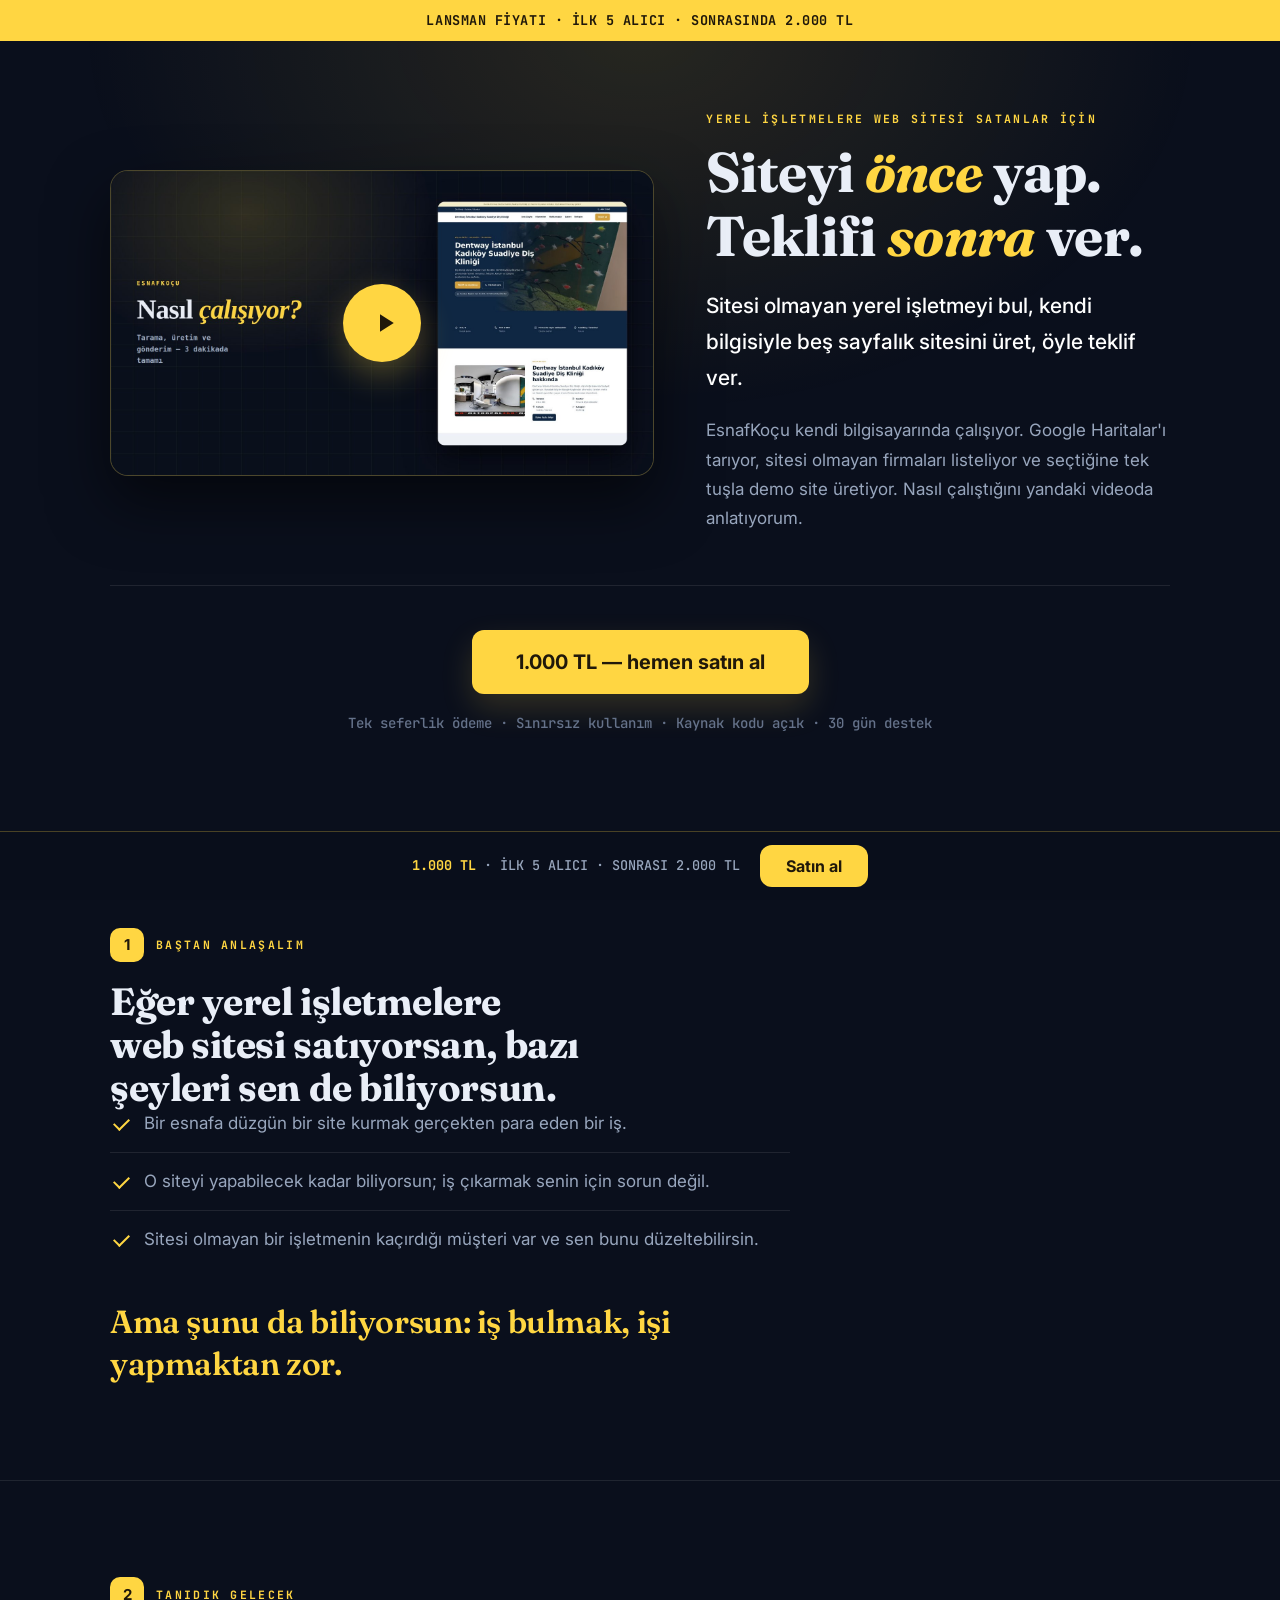
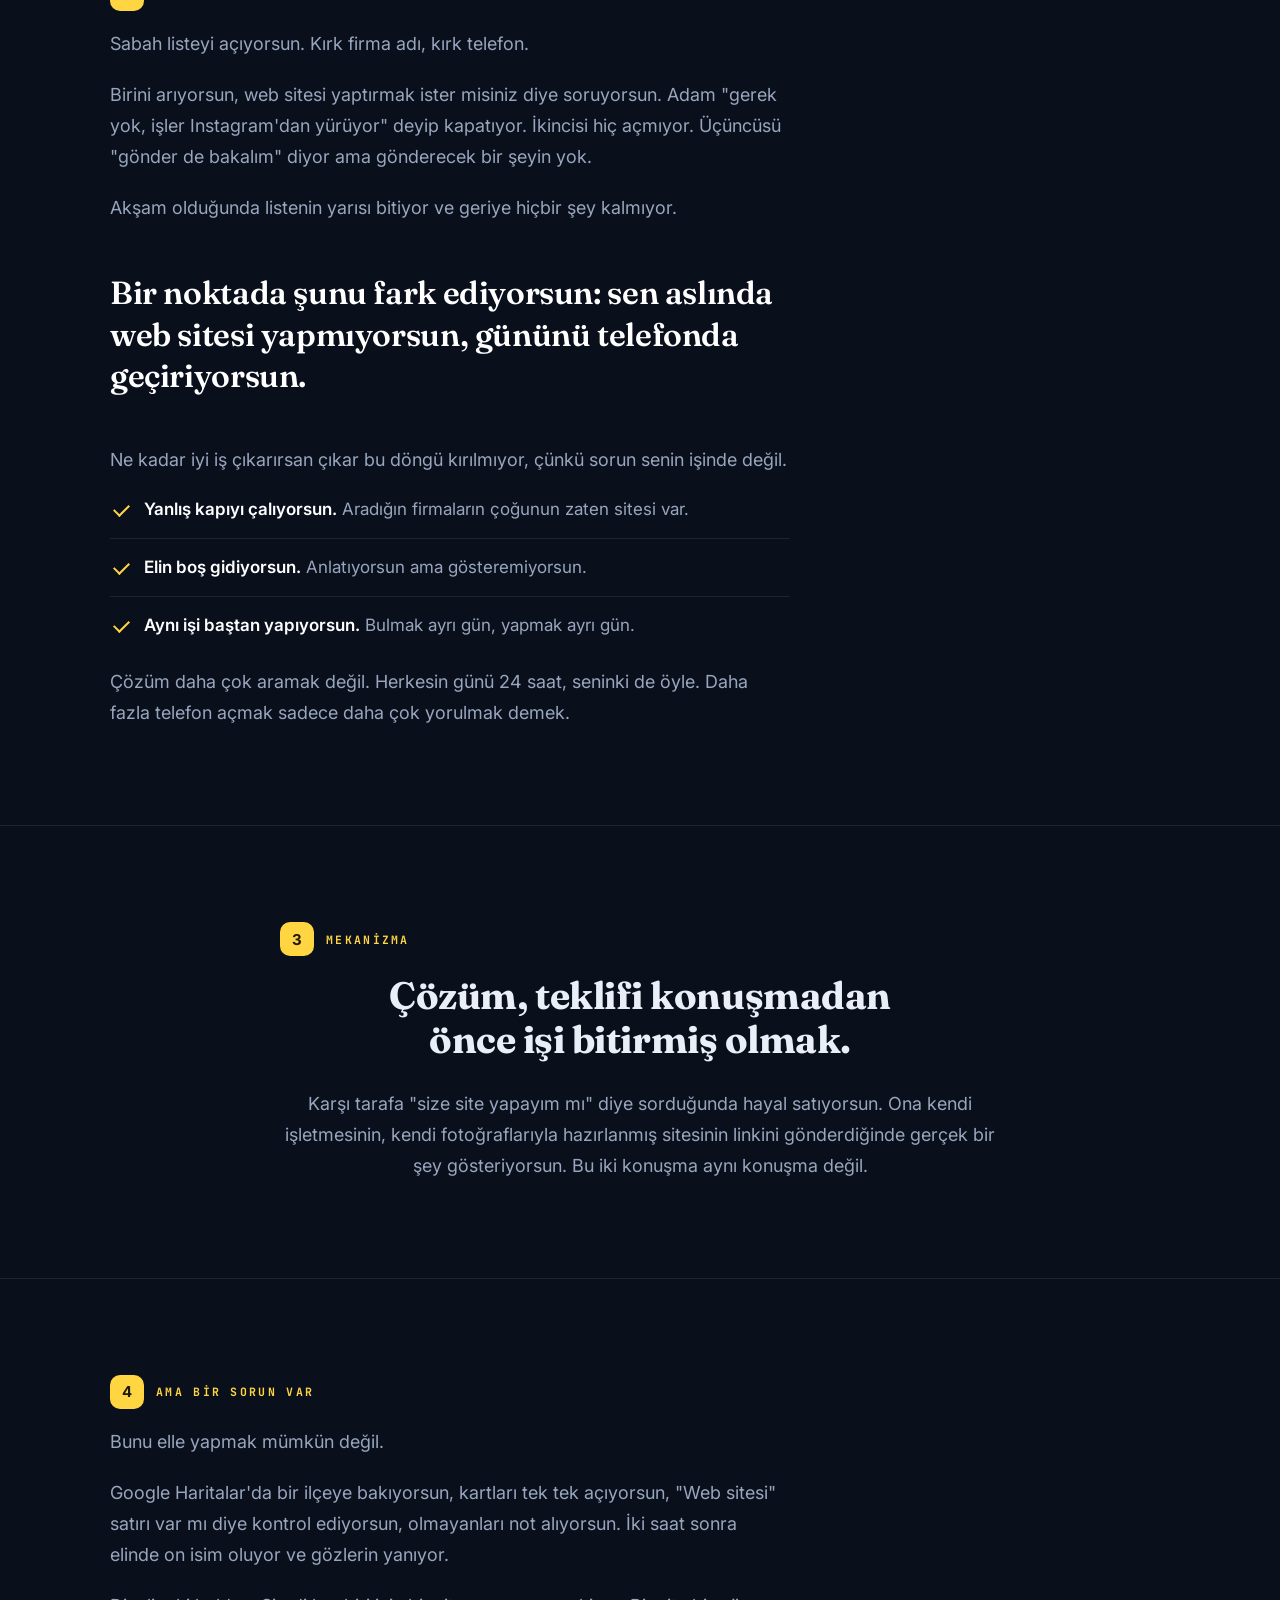
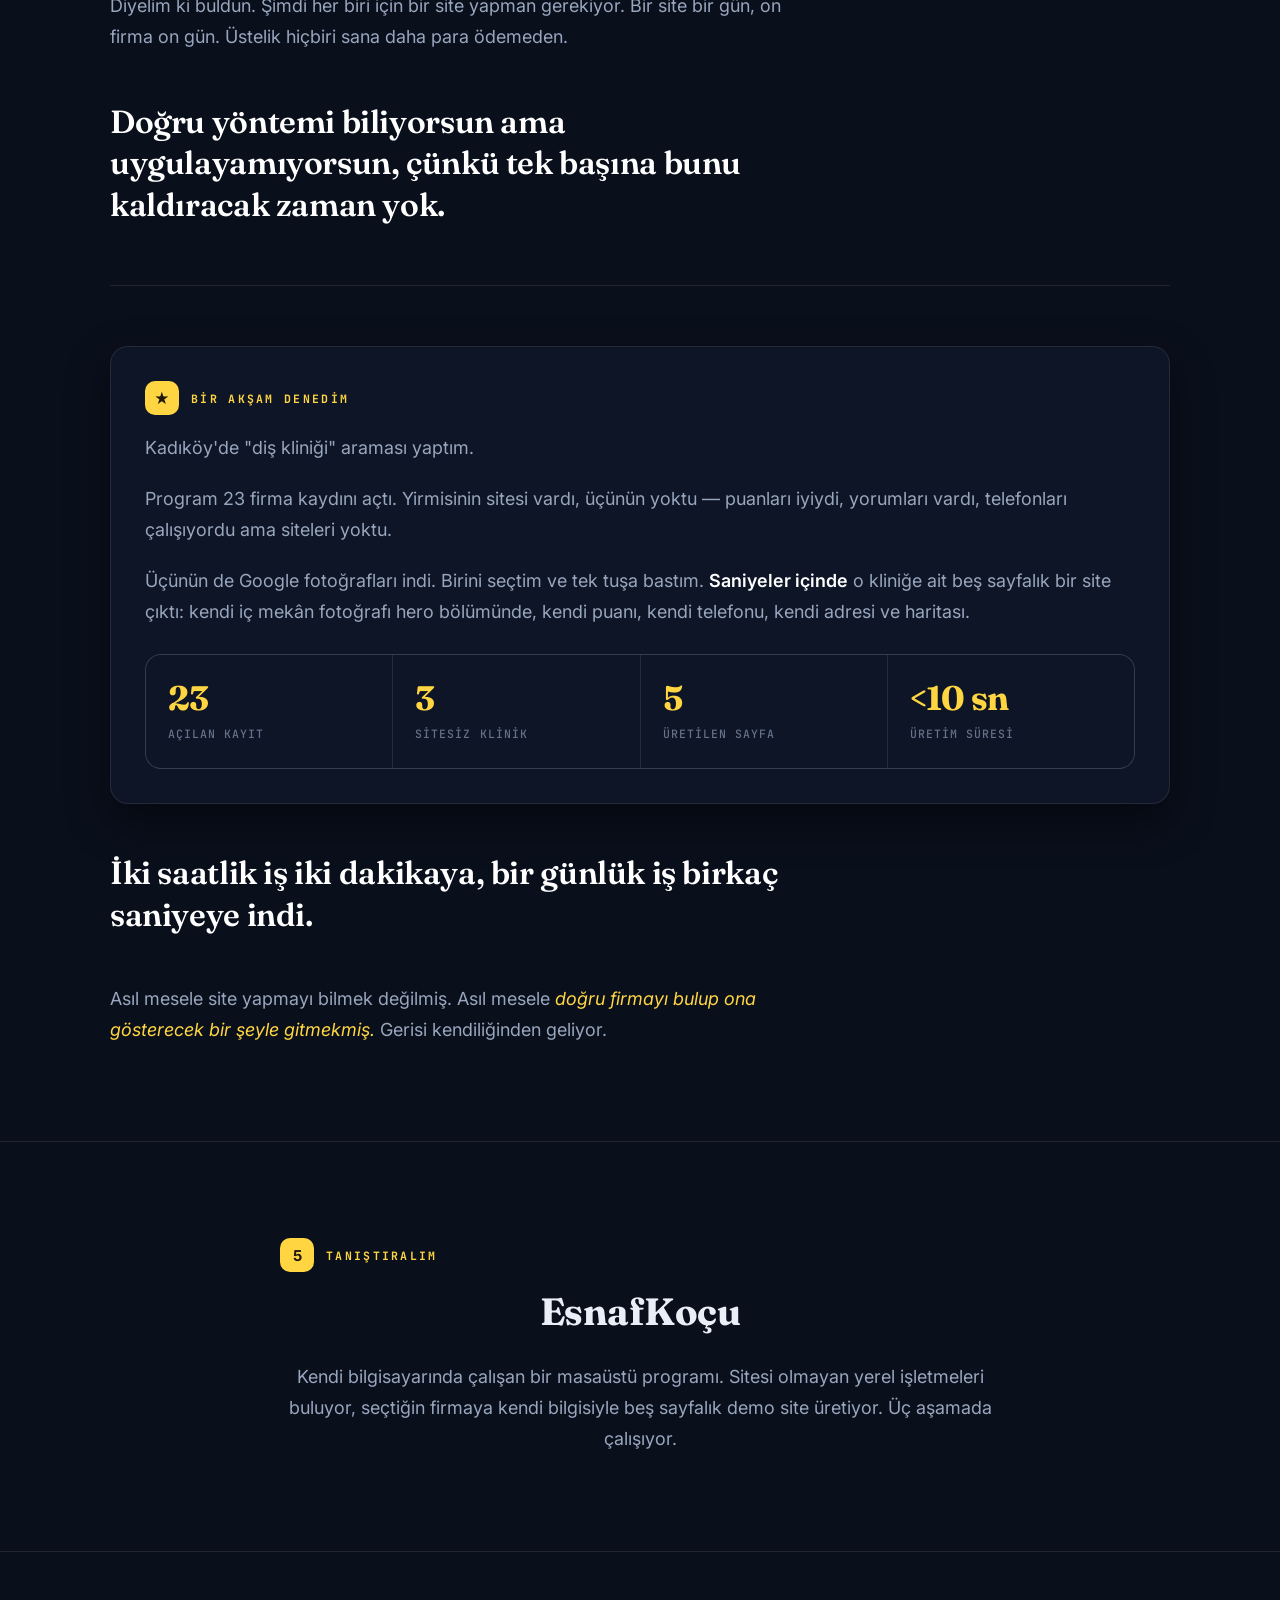
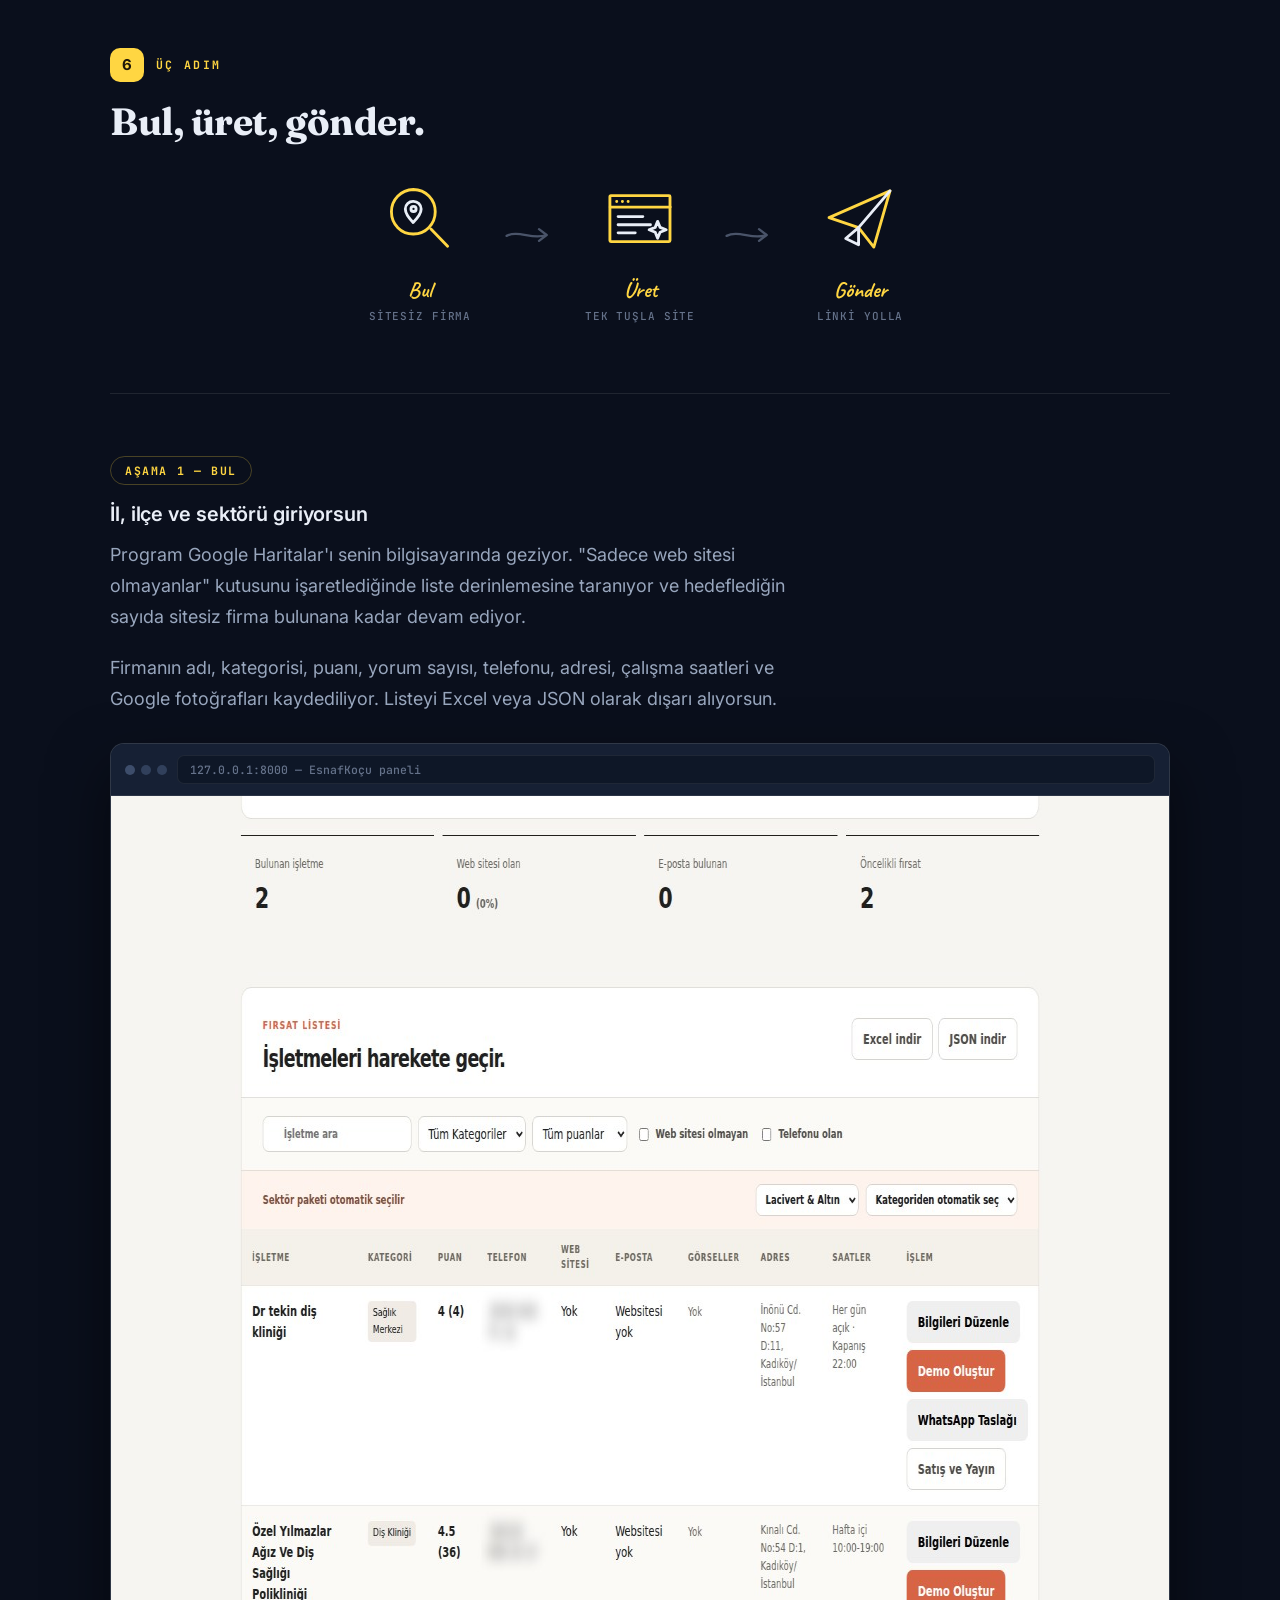
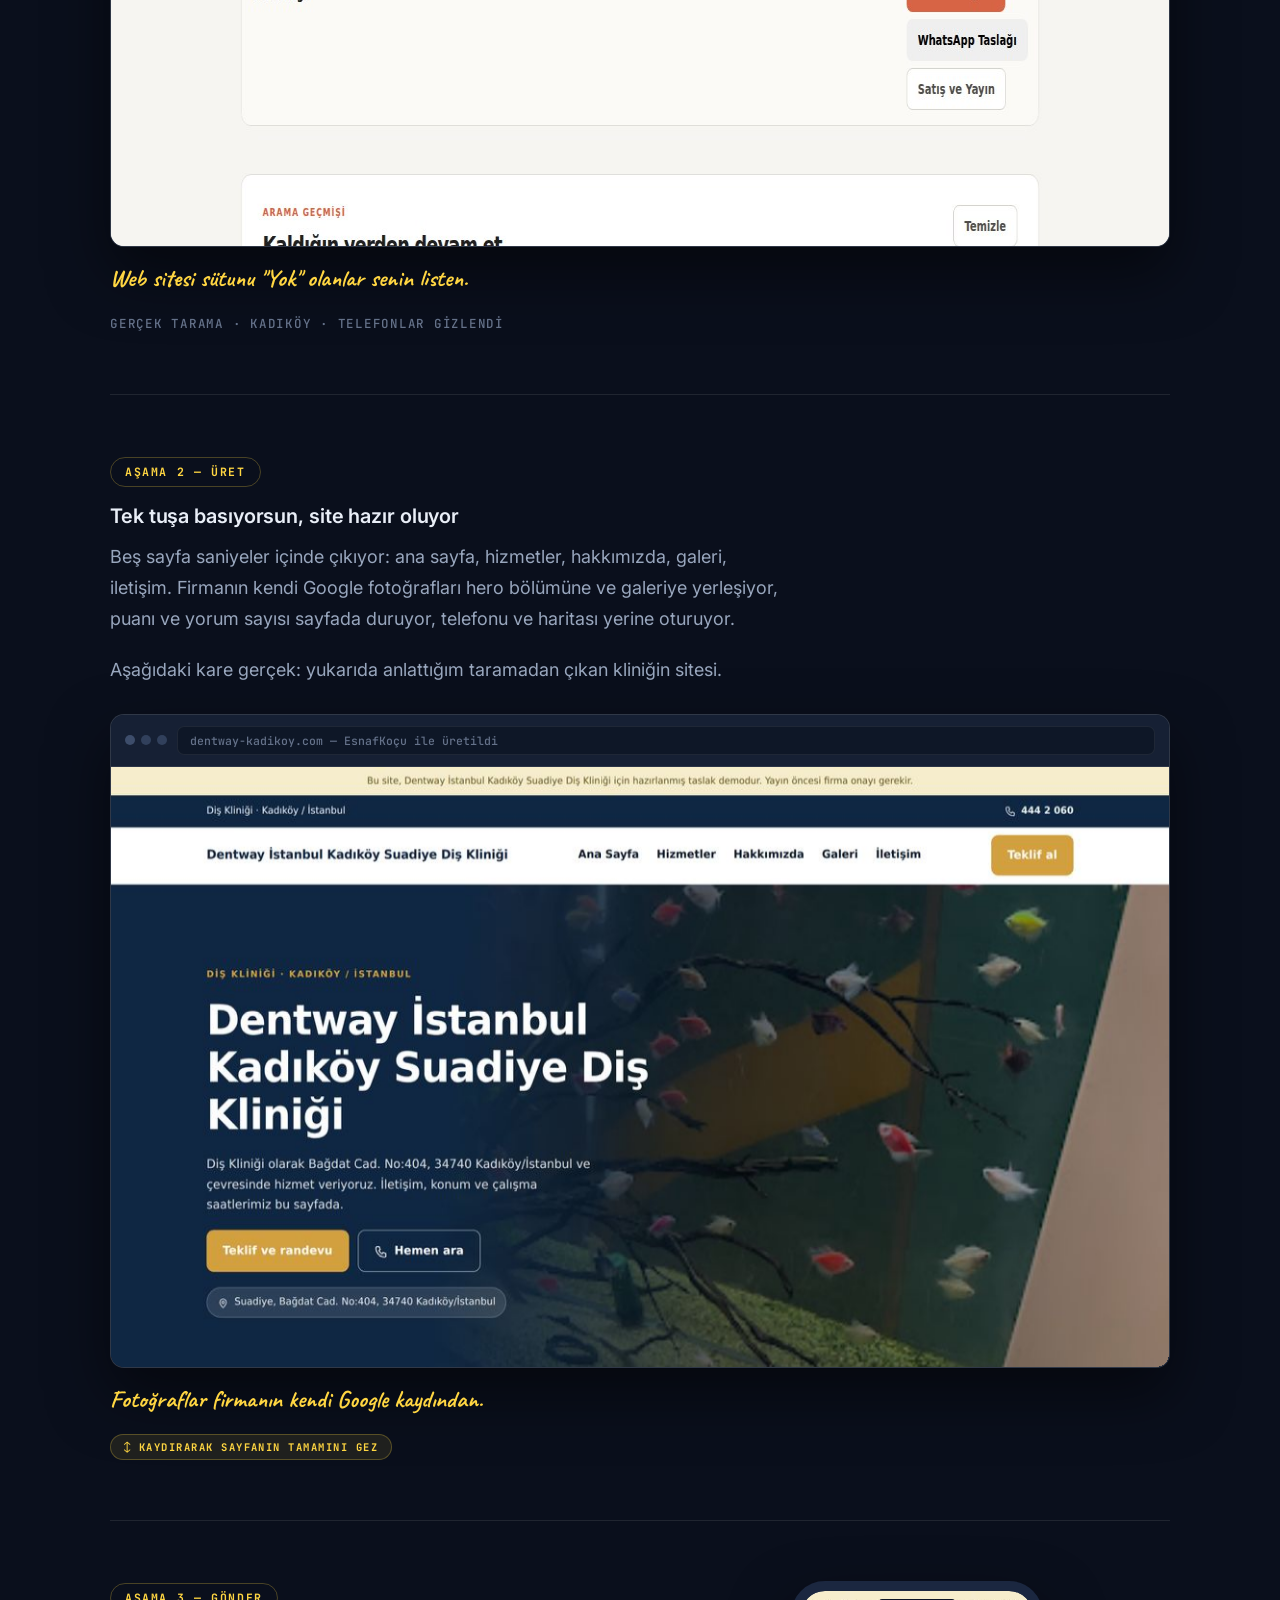
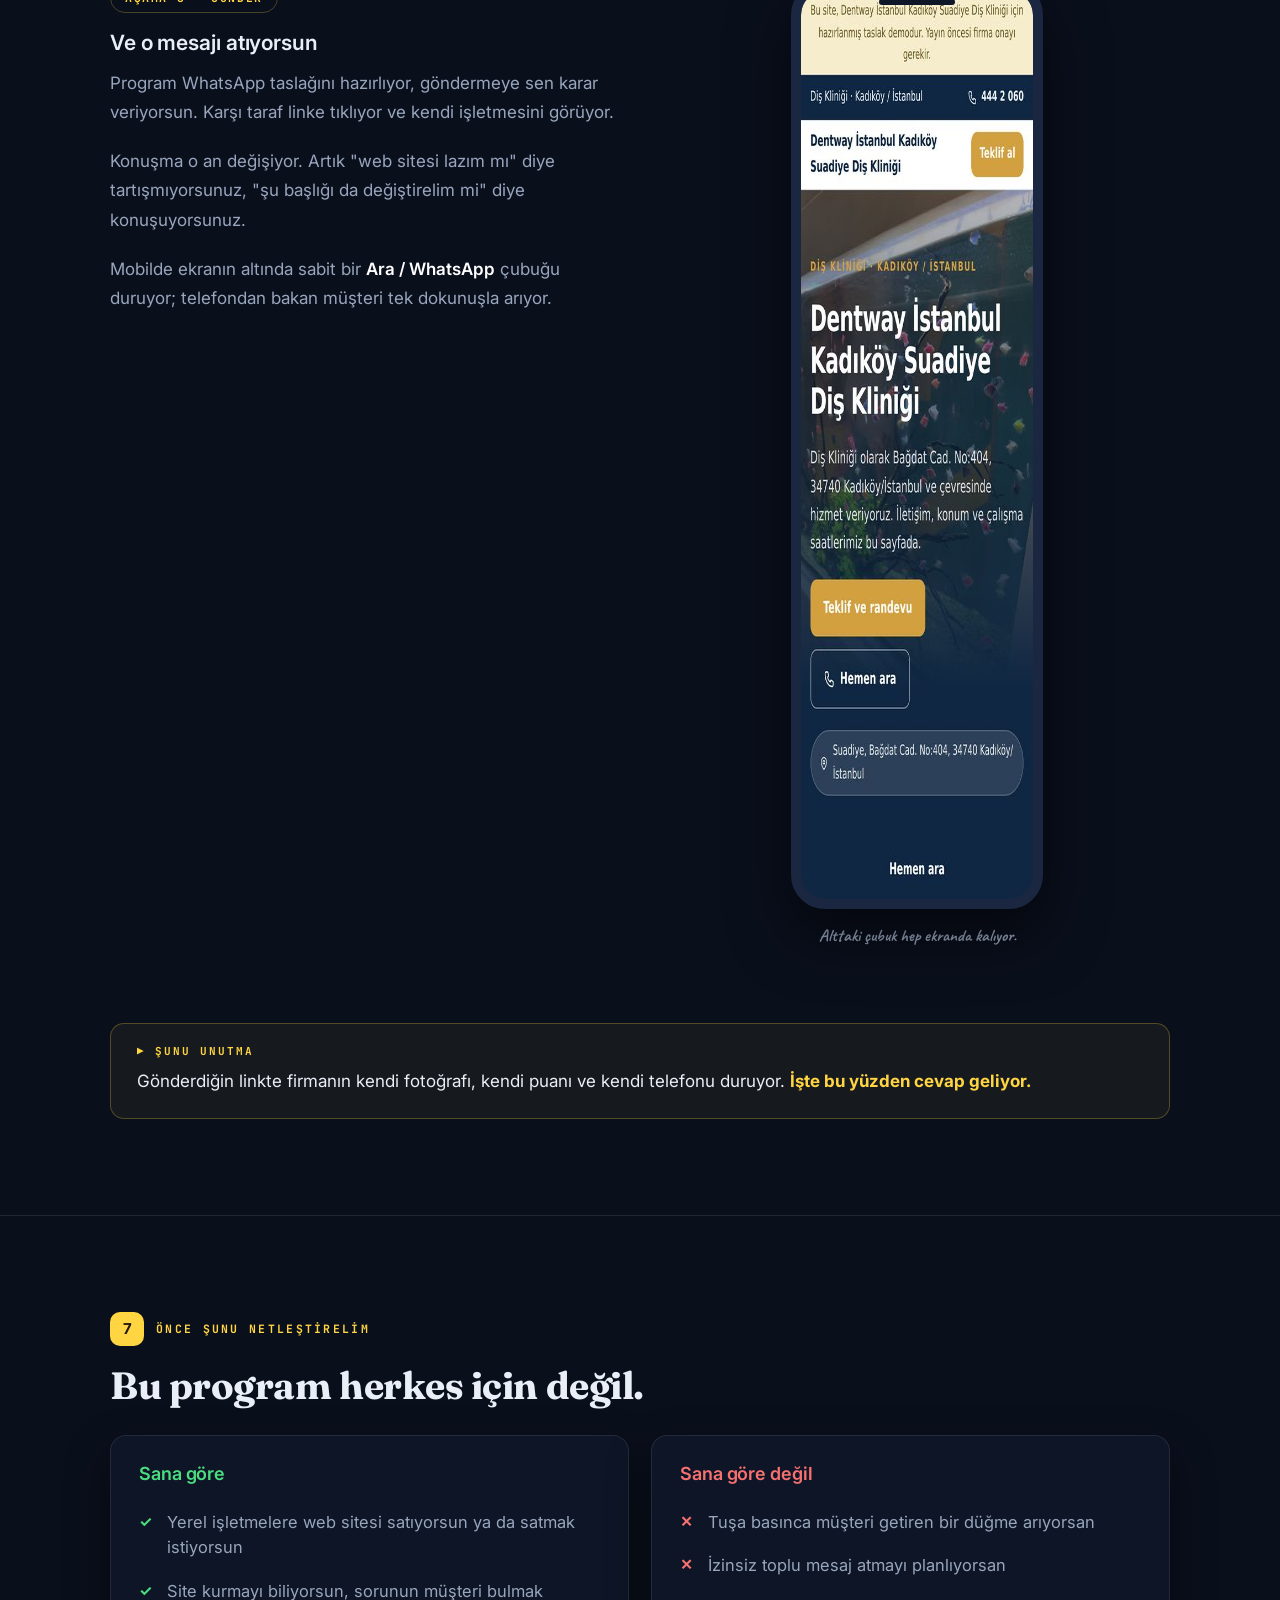
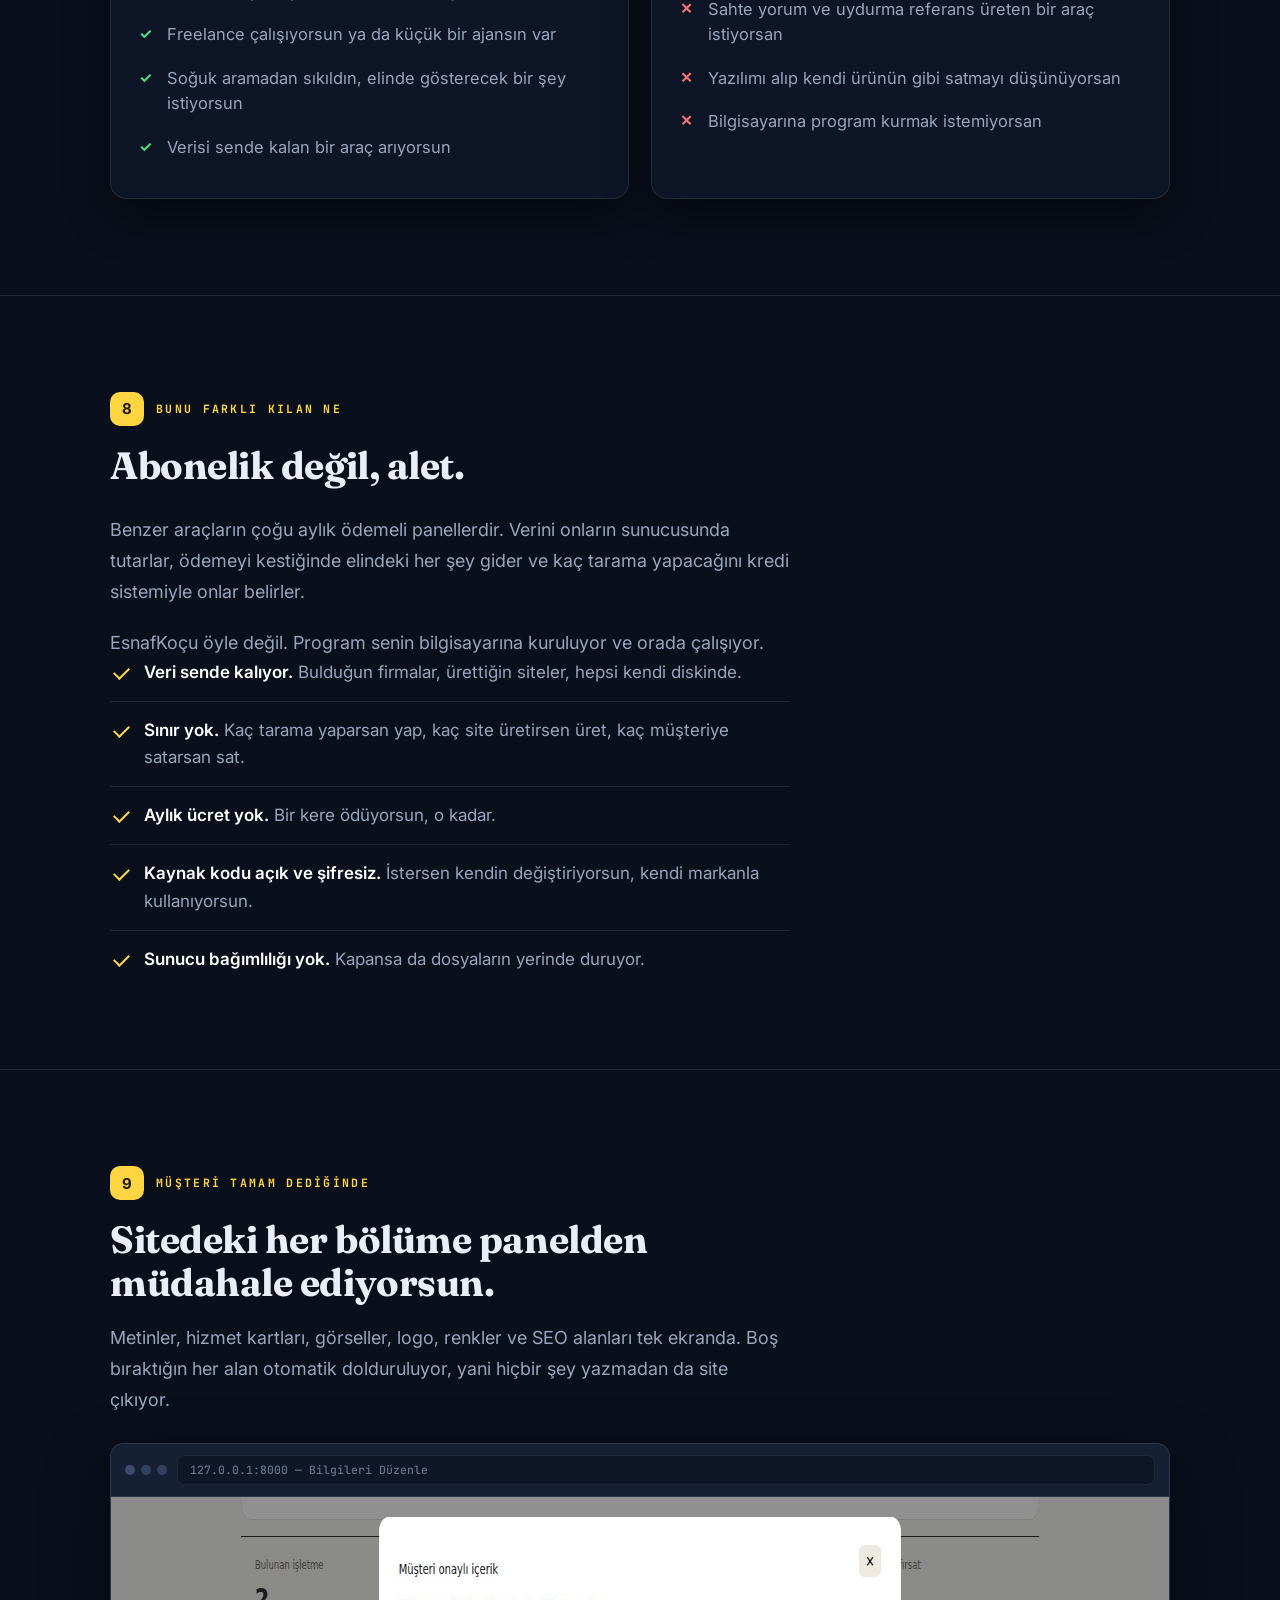
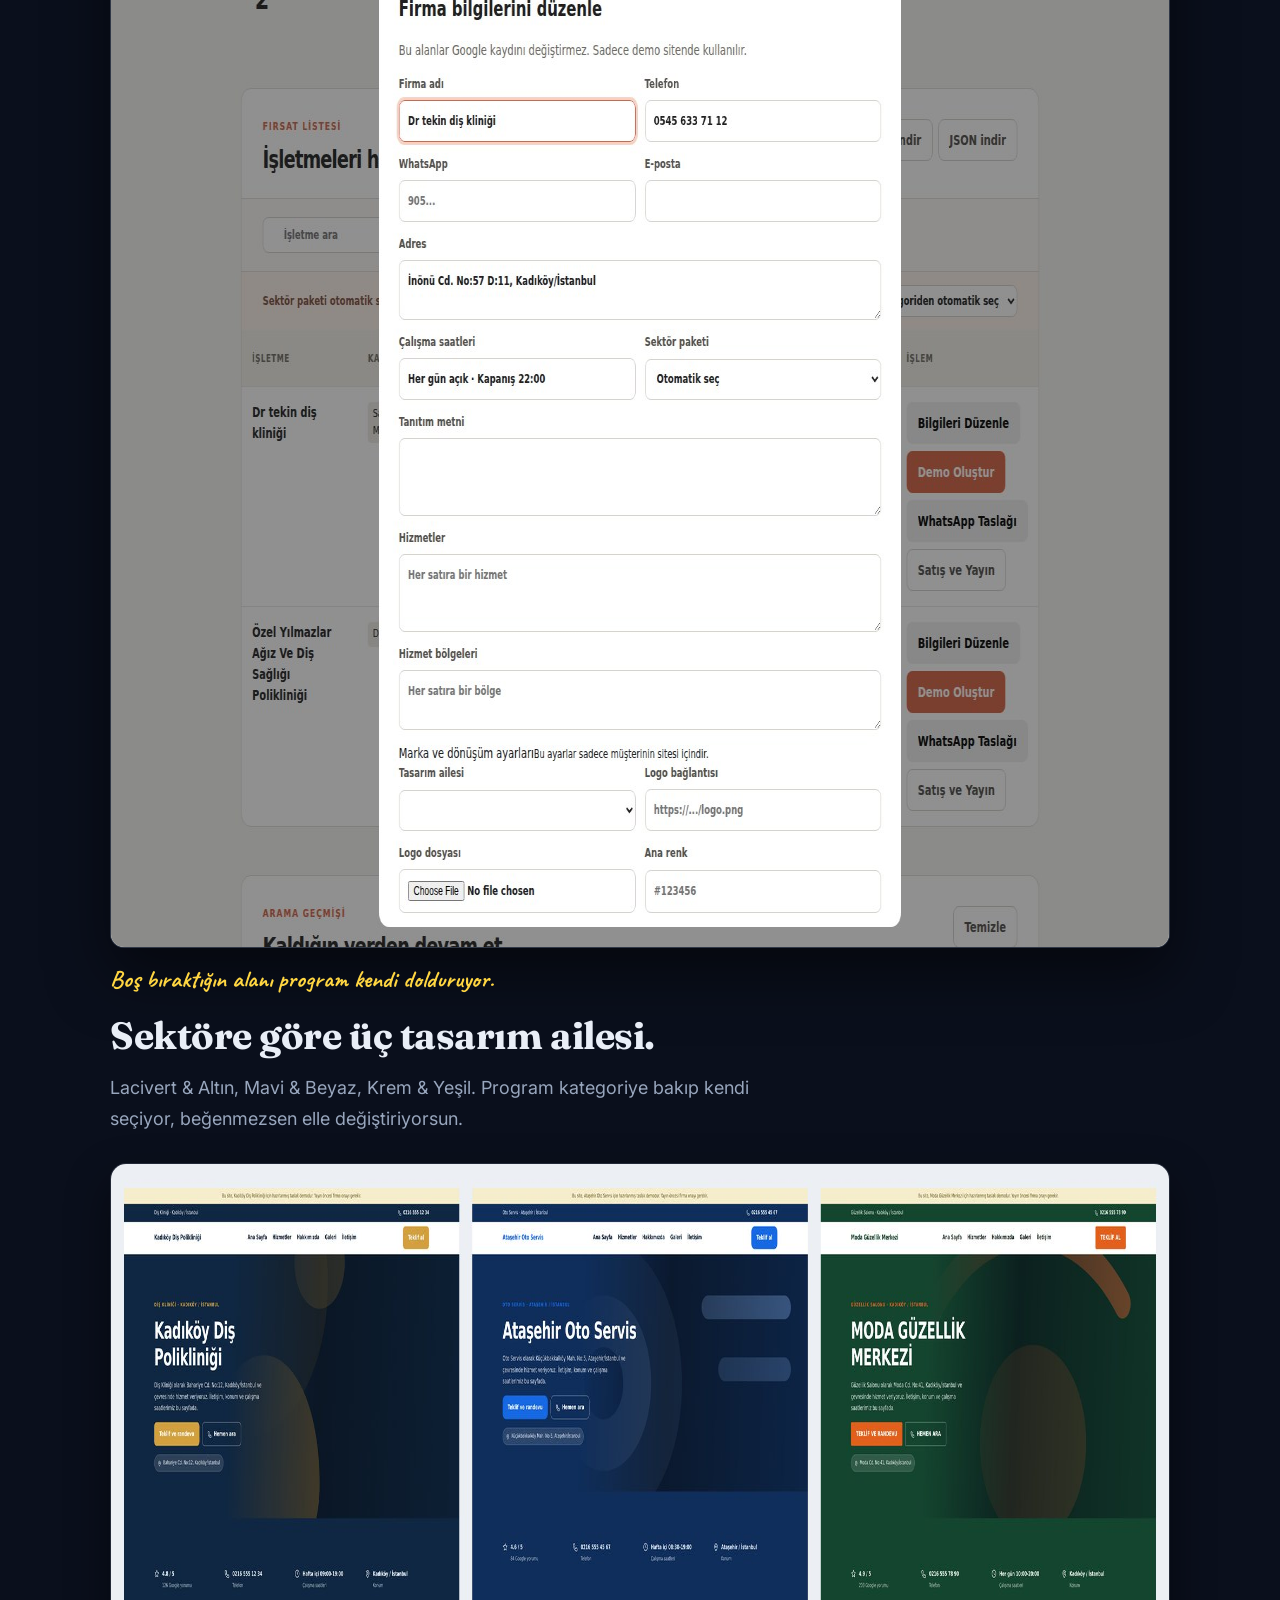
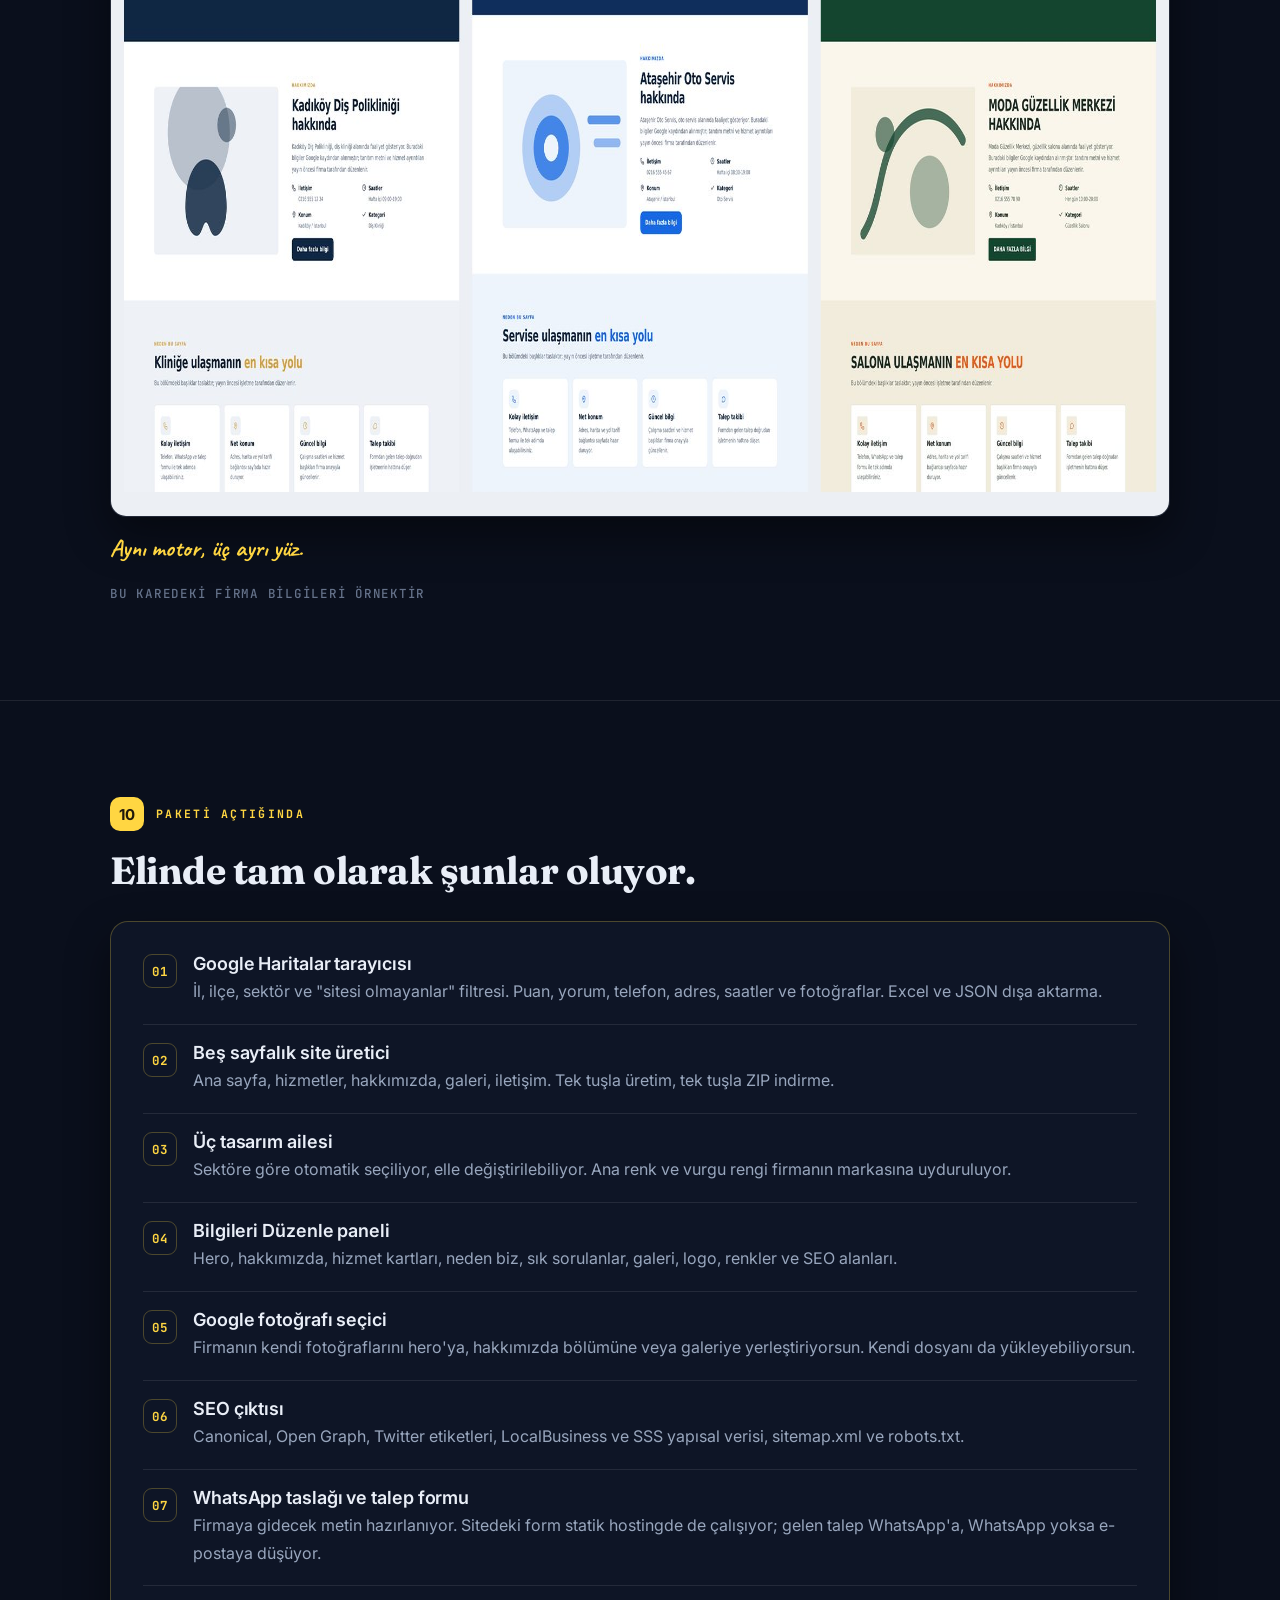
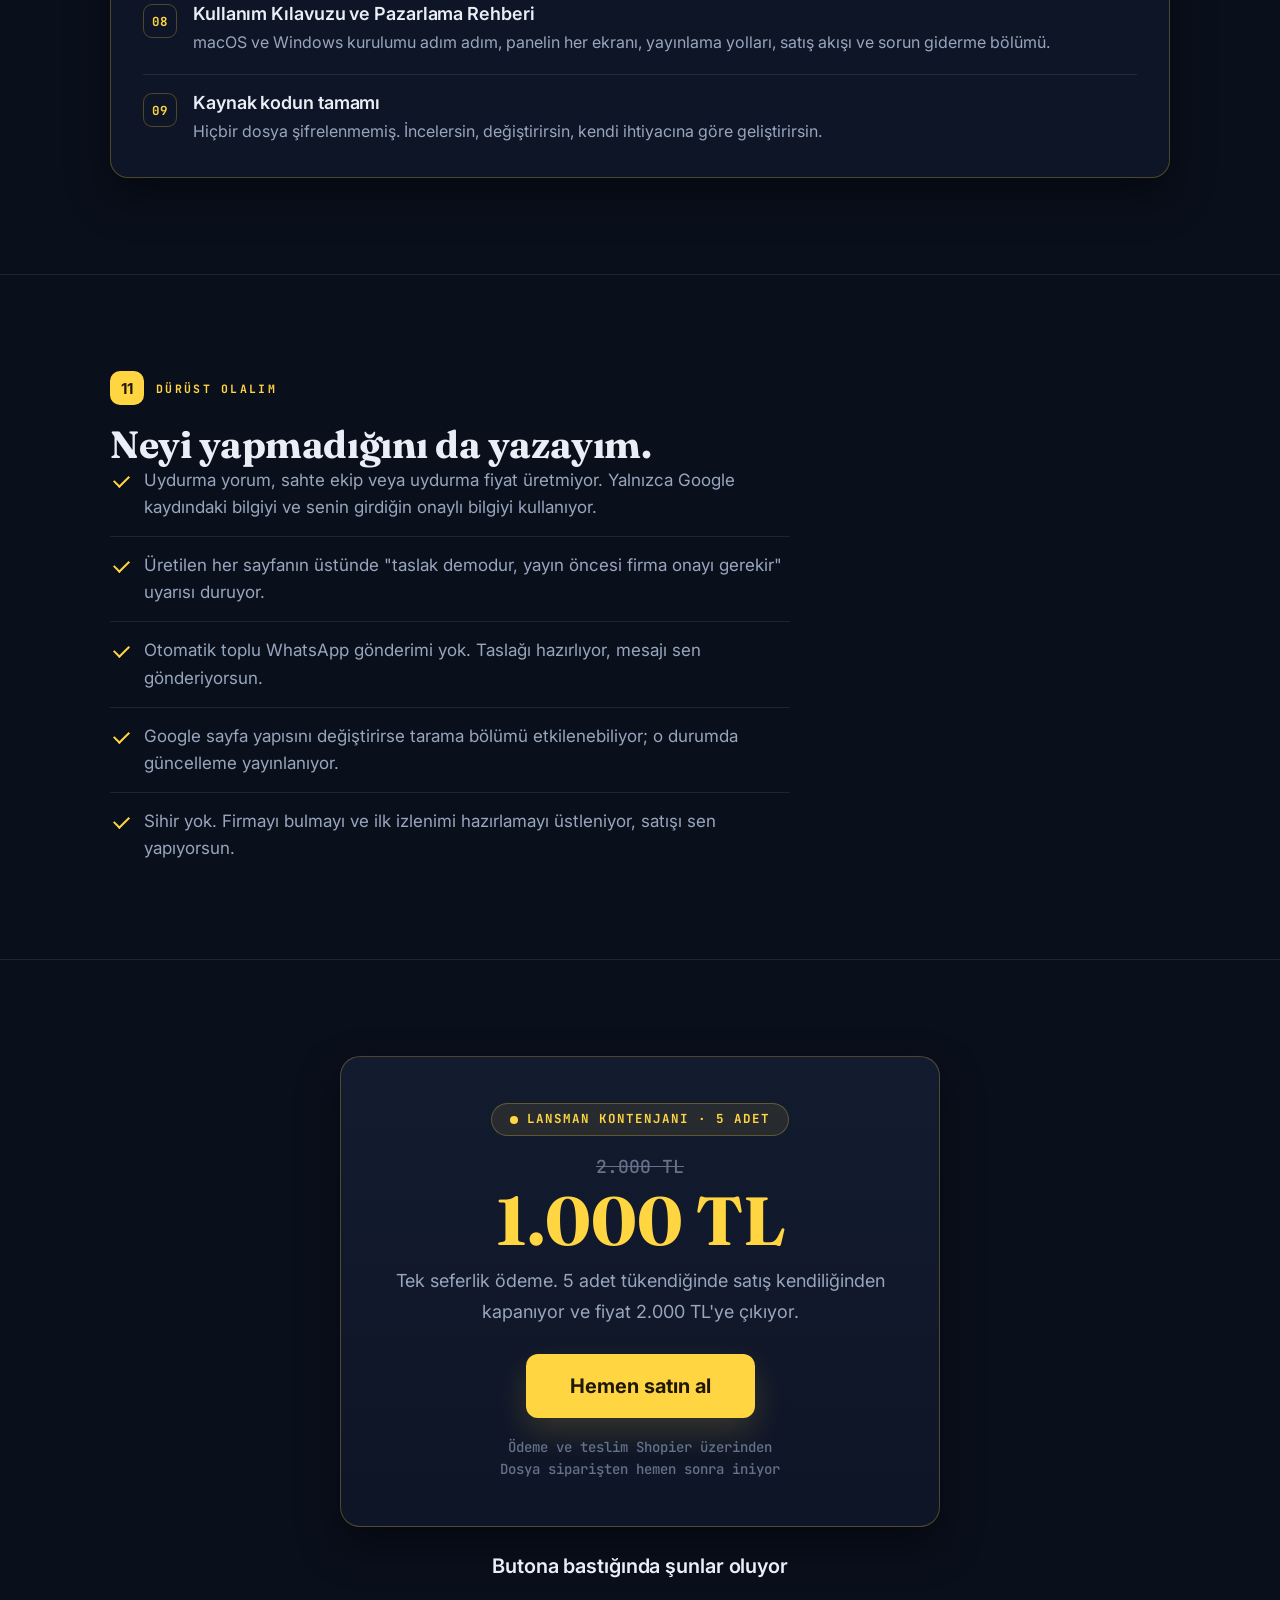
==== index.html @ 89cfa5e7 "Hero yeniden kuruldu: solda video, sagda baslik" ====
<!doctype html>
<html lang="tr">
<head>
<meta charset="utf-8">
<meta name="viewport" content="width=device-width, initial-scale=1">
<title>EsnafKoçu — Sitesi Olmayan İşletmeyi Bul, Sitesini Önceden Yap, Öyle Teklif Ver</title>
<meta name="description" content="Google Haritalar'dan web sitesi olmayan yerel işletmeleri bulan, firmanın kendi bilgisiyle beş sayfalık demo site üreten masaüstü yazılım. Sınırsız kullanım, kaynak kodu açık, tek seferlik ödeme.">
<link rel="canonical" href="https://ALANADIN.com/">
<meta property="og:type" content="website">
<meta property="og:title" content="EsnafKoçu — Sitesini önceden yap, öyle teklif ver">
<meta property="og:description" content="Sitesi olmayan yerel işletmeyi bul, tek tuşla demo sitesini üret, web sitesi hizmetini sat.">
<meta property="og:url" content="https://ALANADIN.com/">
<meta property="og:image" content="https://ALANADIN.com/img/og.jpg">
<meta property="og:locale" content="tr_TR">
<meta name="twitter:card" content="summary_large_image">
<meta name="theme-color" content="#0a0f1c">
<link rel="preconnect" href="https://fonts.googleapis.com">
<link rel="preconnect" href="https://fonts.gstatic.com" crossorigin>
<link rel="stylesheet" href="https://fonts.googleapis.com/css2?family=Caveat:wght@600;700&family=Fraunces:opsz,wght@9..144,400;9..144,600;9..144,700&family=Inter:wght@400;500;600;700&family=JetBrains+Mono:wght@500;700&display=swap">
<style>
/* ============ TEMEL ============ */
:root{
  --bg:#0a0f1c; --bg-2:#0e1526; --bg-3:#131b2f;
  --gold:#ffd642; --gold-2:#e8c451;
  --text:#e9eef7; --dim:#98a6bd; --faint:#65728a;
  --line:rgba(255,255,255,.09);
  --line-2:rgba(255,214,66,.26);
  --ok:#4ade80; --no:#f87171;
  --shadow:0 18px 44px rgba(0,0,0,.45);
  --serif:'Fraunces',Georgia,serif;
  --sans:'Inter','Helvetica Neue',Helvetica,Arial,sans-serif;
  --mono:'JetBrains Mono',ui-monospace,Menlo,Consolas,monospace;

  --gutter:24px;
  --wrap:1060px;
  --measure:680px;
  --pad:96px;
  --gap:28px;
}
*{box-sizing:border-box}
html{scroll-behavior:smooth}
body{margin:0;background:var(--bg);color:var(--text);
  font:400 18px/1.72 var(--sans);-webkit-font-smoothing:antialiased;padding-bottom:80px}
img{max-width:100%;display:block}
a{color:inherit}

/* ============ IZGARA ============ */
.wrap{width:min(100% - (var(--gutter) * 2), var(--wrap));margin-inline:auto}
.text{max-width:var(--measure)}
.mid{max-width:720px;margin-inline:auto;text-align:center}
section{padding:var(--pad) 0;border-top:1px solid var(--line)}
section.plain{border-top:0}
.stack-gap > * + *{margin-top:var(--gap)}
.stack-gap > .beat{margin-top:48px}
.stack-gap > .beat + *{margin-top:48px}
.stack-gap > .hr{margin-top:60px}
.stack-gap > .hr + *{margin-top:60px}
.stack-gap > .frame + *{margin-top:40px}

/* ============ TİPOGRAFİ ============ */
h1,h2,h3{font-family:var(--serif);line-height:1.14;text-wrap:balance;margin:0;letter-spacing:-.012em}
h1{font-size:clamp(34px,5.2vw,56px);font-weight:700}
h2{font-size:clamp(26px,3.4vw,38px);font-weight:700}
h3{font-size:20px;font-weight:600;font-family:var(--sans);letter-spacing:-.005em}
p{margin:0 0 20px}
p:last-child{margin-bottom:0}
strong{font-weight:600;color:#fff}
.label{font:700 11.5px/1 var(--mono);letter-spacing:.2em;text-transform:uppercase;
  color:var(--gold);display:block;margin-bottom:18px}
.lede{font-size:clamp(19px,2.1vw,21px);color:var(--dim)}
.body{color:var(--dim)}
.body strong{color:#fff}
.beat{font-family:var(--serif);font-weight:600;font-size:clamp(24px,3vw,32px);line-height:1.3;
  color:#fff;letter-spacing:-.012em;margin:0}
.beat.gold{color:var(--gold)}
.mark{color:var(--gold);font-style:italic}
.note{font:500 14px/1.6 var(--mono);color:var(--faint)}
.hr{height:1px;background:var(--line);border:0;margin:0}

/* ============ ÜST ŞERİT ============ */
.bar{background:var(--gold);color:#20180a;text-align:center;padding:11px 16px;
  font:700 13.5px/1.4 var(--mono);letter-spacing:.04em}

/* ============ HERO ============ */
.hero{padding:72px 0 var(--pad);position:relative;overflow:hidden;border-top:0}
.hero-grid{display:grid;grid-template-columns:1.08fr .92fr;gap:52px;align-items:center}
.hero-text .label{margin-bottom:16px}
.hero-text h1{margin-bottom:20px}
.hero-text .lede{color:#fff;font-weight:500}
.hero-text .sub{margin-top:16px;color:var(--dim);font-size:17px}
.hero-cta{text-align:center;margin-top:52px;padding-top:44px;border-top:1px solid var(--line)}
.hero-cta .note{margin-top:18px}
.hero:before{content:"";position:absolute;left:50%;top:-420px;transform:translateX(-50%);
  width:1200px;height:820px;border-radius:50%;pointer-events:none;
  background:radial-gradient(ellipse,rgba(255,214,66,.12),rgba(255,214,66,0) 66%)}
.hero .wrap{position:relative}
.hero h1 em{font-style:italic;color:var(--gold)}

/* ============ VİDEO ============ */
.vsl{margin:0}
.vsl-play{aspect-ratio:16/9}
.vsl-play img{height:100%;object-fit:cover}
.vsl-play{display:block;width:100%;position:relative;padding:0;border:1px solid var(--line-2);
  background:#0d1424;border-radius:18px;overflow:hidden;cursor:pointer;
  box-shadow:0 26px 60px rgba(0,0,0,.55);transition:transform .18s,box-shadow .18s}
.vsl-play:hover{transform:translateY(-3px);box-shadow:0 32px 72px rgba(0,0,0,.6)}
.vsl-play img{width:100%}
.vsl-play .play{position:absolute;left:50%;top:50%;transform:translate(-50%,-50%);
  width:78px;height:78px;border-radius:50%;background:var(--gold);color:#20180a;
  display:flex;align-items:center;justify-content:center;padding-left:5px;
  box-shadow:0 12px 34px rgba(255,214,66,.3);transition:transform .18s}
.vsl-play:hover .play{transform:translate(-50%,-50%) scale(1.06)}
.vsl-hint{position:absolute;left:50%;bottom:20px;transform:translateX(-50%);white-space:nowrap;
  font:700 11.5px/1 var(--mono);letter-spacing:.16em;text-transform:uppercase;color:var(--gold);
  background:rgba(10,15,28,.8);border:1px solid var(--line-2);border-radius:999px;padding:9px 16px}
.vsl-frame{position:relative;width:100%;aspect-ratio:16/9;border:1px solid var(--line-2);
  border-radius:18px;overflow:hidden;background:#000;box-shadow:0 26px 60px rgba(0,0,0,.55)}
.vsl-frame iframe,.vsl-frame video{position:absolute;inset:0;width:100%;height:100%;border:0}

/* ============ BUTON ============ */
.btn{display:inline-flex;align-items:center;justify-content:center;
  background:var(--gold);color:#20180a;text-decoration:none;
  font:700 18px/1 var(--sans);padding:19px 36px;border-radius:12px;
  box-shadow:0 14px 32px rgba(255,214,66,.16);transition:transform .15s,box-shadow .15s}
.btn:hover{transform:translateY(-2px);box-shadow:0 18px 40px rgba(255,214,66,.24)}
.btn.big{font-size:20px;padding:22px 44px}

/* ============ LİSTELER ============ */
.check{list-style:none;padding:0;margin:0}
.check li{padding:15px 0 15px 34px;position:relative;border-bottom:1px solid var(--line);
  font-size:17px;color:var(--dim);line-height:1.6}
.check li:last-child{border-bottom:0;padding-bottom:0}
.check li:first-child{padding-top:0}
.check li:before{content:"";position:absolute;left:4px;top:23px;width:13px;height:7px;
  border-left:2.5px solid var(--gold);border-bottom:2.5px solid var(--gold);transform:rotate(-45deg)}
.check li:first-child:before{top:8px}
.check b{font-weight:600;color:#fff}

/* ============ AŞAMALAR ============ */
.stage{display:grid;grid-template-columns:1fr 1fr;gap:48px;align-items:center;
  padding:48px 0;border-top:1px solid var(--line)}
.stage:first-of-type{border-top:0;padding-top:0}
.stage:last-of-type{padding-bottom:0}
.tag{display:inline-block;font:700 11.5px/1 var(--mono);letter-spacing:.14em;text-transform:uppercase;
  color:var(--gold);border:1px solid var(--line-2);border-radius:999px;padding:8px 14px;margin-bottom:18px}
.stage h3{margin-bottom:14px;font-size:21px}
.stage p{font-size:17px;color:var(--dim)}
/* --- tarayıcı çerçevesi --- */
.frame{border:1px solid var(--line);border-radius:16px;overflow:hidden;background:#0d1424;box-shadow:var(--shadow)}
.browser{border:1px solid rgba(255,255,255,.13);border-radius:14px;overflow:hidden;
  background:#111a2c;box-shadow:0 26px 60px rgba(0,0,0,.5)}
.browser .chrome{display:flex;align-items:center;gap:10px;padding:11px 14px;
  background:#162034;border-bottom:1px solid rgba(255,255,255,.09)}
.browser .dots{display:flex;gap:6px;flex:0 0 auto}
.browser .dots i{width:10px;height:10px;border-radius:50%;background:#31405c;display:block}
.browser .dots i:first-child{background:#3d4d6b}
.browser .url{flex:1;background:#0e1727;border:1px solid rgba(255,255,255,.07);border-radius:7px;
  padding:5px 12px;font:500 11.5px/1.5 var(--mono);color:var(--faint);
  overflow:hidden;text-overflow:ellipsis;white-space:nowrap}
.browser .shot{max-height:600px;overflow-y:auto;background:#fff}
.browser .shot img{width:100%}
.browser .shot.fit{max-height:none}
.scroll-note{font:700 10.5px/1 var(--mono);letter-spacing:.14em;text-transform:uppercase;
  color:var(--gold);background:rgba(255,214,66,.09);border:1px solid var(--line-2);
  border-radius:999px;padding:7px 13px;display:inline-block}

/* --- el yazısı + künye --- */
.hand{font:700 24px/1.25 'Caveat','Segoe Script','Bradley Hand',cursive;color:var(--gold);margin-top:16px}
.cap{font:500 12.5px/1.7 var(--mono);letter-spacing:.06em;text-transform:uppercase;
  color:var(--faint);margin-top:8px}
figure{margin:0}

/* --- çizim şeridi --- */
.sketch{display:flex;align-items:flex-start;justify-content:center;gap:8px;flex-wrap:wrap;
  padding:8px 0}
.sketch .step{width:150px;text-align:center}
.sketch .step svg{margin-inline:auto}
.sketch .step b{display:block;font:700 22px/1.25 'Caveat','Segoe Script','Bradley Hand',cursive;color:var(--gold);margin-top:8px}
.sketch .step span{display:block;font:500 11px/1.5 var(--mono);letter-spacing:.08em;
  text-transform:uppercase;color:var(--faint);margin-top:4px}
.sketch .arrow{flex:0 0 auto;margin-top:44px;opacity:.7}

/* --- uyarı kutusu --- */
.callout{border:1px solid var(--line-2);border-radius:14px;padding:22px 26px;
  background:rgba(255,214,66,.05)}
.callout .k{font:700 11px/1 var(--mono);letter-spacing:.18em;text-transform:uppercase;
  color:var(--gold);display:block;margin-bottom:10px}
.callout p{margin:0;color:var(--text);font-size:17px}
.callout b{color:var(--gold)}

.phone{max-width:252px}
.device{position:relative;border:10px solid #1b2740;border-radius:34px;overflow:hidden;
  background:#1b2740;box-shadow:0 26px 60px rgba(0,0,0,.55)}
.device:before{content:"";position:absolute;left:50%;top:8px;transform:translateX(-50%);
  width:76px;height:6px;border-radius:99px;background:#0e1727;z-index:2}
.device img{width:100%;border-radius:24px}

/* ============ İKİ SÜTUN KART ============ */
.duo{display:grid;grid-template-columns:1fr 1fr;gap:22px}
.panel{background:var(--bg-2);border:1px solid var(--line);border-radius:16px;padding:28px;box-shadow:var(--shadow)}
.panel h3{margin-bottom:16px;font-size:18px}
.panel ul{list-style:none;margin:0;padding:0}
.panel li{padding:9px 0 9px 28px;position:relative;font-size:16.5px;color:var(--dim);line-height:1.55}
.panel li:before{position:absolute;left:0;top:9px;font:700 15px/1.55 var(--sans)}
.panel.go li:before{content:"✓";color:var(--ok)}
.panel.no li:before{content:"✕";color:var(--no)}
.panel.go h3{color:var(--ok)}
.panel.no h3{color:var(--no)}
.panel.quiet{background:transparent;box-shadow:none}
.panel.quiet h3{color:var(--faint)}
.panel.hi{border-color:var(--line-2)}
.panel.hi h3{color:var(--gold)}
.panel.quiet li,.panel.hi li{padding-left:20px}
.panel.quiet li:before,.panel.hi li:before{content:"—";color:var(--faint)}
.panel.hi li:before{color:var(--gold)}

/* ============ TEKLİF YIĞINI ============ */
.stack{background:var(--bg-2);border:1px solid var(--line-2);border-radius:18px;
  padding:32px;box-shadow:var(--shadow)}
.stack .row{display:grid;grid-template-columns:34px 1fr;gap:16px;padding:18px 0;border-top:1px solid var(--line)}
.stack .row:first-child{border-top:0;padding-top:0}
.stack .row:last-child{padding-bottom:0}
.stack .ico{font:700 12.5px/34px var(--mono);color:var(--gold);text-align:center;
  border:1px solid var(--line-2);border-radius:9px;height:34px}
.stack h3{font-size:18px;margin-bottom:4px}
.stack p{color:var(--dim);font-size:16px}

/* ============ FİYAT ============ */
.pricebox{background:linear-gradient(180deg,var(--bg-3),var(--bg-2));
  border:1px solid var(--line-2);border-radius:20px;padding:46px 34px;
  max-width:600px;margin-inline:auto;text-align:center;box-shadow:var(--shadow)}
.limit{display:inline-flex;align-items:center;gap:9px;background:rgba(255,214,66,.09);
  border:1px solid var(--line-2);color:var(--gold);border-radius:999px;
  padding:9px 18px;font:700 12.5px/1 var(--mono);letter-spacing:.08em;margin-bottom:22px}
.dot{width:8px;height:8px;border-radius:50%;background:var(--gold);display:inline-block;
  box-shadow:0 0 0 0 rgba(255,214,66,.55);animation:pulse 2.2s infinite}
@keyframes pulse{70%{box-shadow:0 0 0 10px rgba(255,214,66,0)}100%{box-shadow:0 0 0 0 rgba(255,214,66,0)}}
@media (prefers-reduced-motion:reduce){.dot{animation:none}}
.old{font:500 18px/1 var(--mono);color:var(--faint);text-decoration:line-through}
.now{font:700 clamp(48px,7vw,68px)/1 var(--serif);color:var(--gold);margin:10px 0 12px}

/* ============ SSS ============ */
details{border-bottom:1px solid var(--line);padding:20px 0}
details:first-of-type{padding-top:0}
summary{cursor:pointer;font:600 17.5px/1.5 var(--sans);list-style:none;
  display:flex;justify-content:space-between;gap:24px;color:#fff}
summary::-webkit-details-marker{display:none}
summary:after{content:"+";color:var(--gold);font-size:24px;line-height:1.1}
details[open] summary:after{content:"–"}
details p{margin-top:14px;color:var(--dim);font-size:16.5px;max-width:var(--measure)}

/* ============ SABİT ÇUBUK ============ */
.sticky{position:fixed;left:0;right:0;bottom:0;z-index:50;background:rgba(10,15,28,.96);
  backdrop-filter:blur(10px);border-top:1px solid var(--line-2);padding:13px var(--gutter);
  display:flex;align-items:center;justify-content:center;gap:20px}
.sticky span{color:var(--dim);font:500 13.5px/1 var(--mono);white-space:nowrap}
.sticky b{color:var(--gold)}
.sticky .btn{padding:13px 26px;font-size:16px;box-shadow:none}

footer{padding:44px 0 34px;font:500 13.5px/1.9 var(--mono);color:var(--faint);
  text-align:center;border-top:1px solid var(--line)}
footer a{color:var(--gold-2)}


/* ============ RÜTBE ROZETİ ============ */
.badge-row{display:flex;align-items:center;gap:12px;margin-bottom:18px}
.badge{flex:0 0 auto;width:34px;height:34px;border-radius:10px;background:var(--gold);
  color:#20180a;display:flex;align-items:center;justify-content:center;
  font:700 15px/1 var(--sans)}
.badge-row .label{margin:0}

/* ============ KART PANEL ============ */
.card-panel{border:1px solid var(--line);border-radius:18px;padding:34px;background:var(--bg-2);
  box-shadow:var(--shadow)}
.card-panel .text{max-width:none}

/* ============ SAYI ŞERİDİ ============ */
.stats{display:grid;grid-template-columns:repeat(4,1fr);gap:1px;background:var(--line);
  border:1px solid var(--line);border-radius:16px;overflow:hidden}
.stats div{background:var(--bg-2);padding:26px 22px}
.stats b{display:block;font:700 34px/1 var(--serif);color:var(--gold);letter-spacing:-.02em}
.stats span{display:block;font:500 11.5px/1.5 var(--mono);letter-spacing:.09em;
  text-transform:uppercase;color:var(--faint);margin-top:10px}
@media (max-width:768px){.stats{grid-template-columns:repeat(2,1fr)}}

/* ============ MOBİL ============ */
@media (max-width:768px){
  :root{--pad:56px;--gap:22px;--gutter:20px}
  body{font-size:17px}
  .stage,.duo{grid-template-columns:1fr;gap:24px}
  .stage{padding:32px 0}
  .phone{max-width:240px;margin-inline:auto}
  .stack{padding:24px 20px}
  .pricebox{padding:34px 22px}
  .hero-grid{grid-template-columns:1fr;gap:30px}
  .hero-grid .vsl{order:2}
  .hero-grid .hero-text{order:1}
  .hero-cta{margin-top:34px;padding-top:30px}
  .vsl-play .play{width:60px;height:60px}
  .vsl-play .play svg{width:24px;height:24px}
  .vsl-hint{bottom:12px;font-size:10px;padding:7px 12px}
  .sticky span{display:none}
}
</style>
</head>
<body>

<div class="bar">LANSMAN FİYATI · İLK 5 ALICI · SONRASINDA 2.000 TL</div>

<!-- ============ HERO ============ -->
<header class="hero">
  <div class="wrap">
    <div class="hero-grid">
      <div class="vsl" id="vsl">
        <button class="vsl-play" type="button" aria-label="Tanıtım videosunu oynat">
          <img src="img/vsl-poster.jpg" alt="EsnafKoçu tanıtım videosu" width="1600" height="900" fetchpriority="high">
          <span class="play"><svg viewBox="0 0 24 24" width="30" height="30" aria-hidden="true"><path d="M8 5v14l11-7z" fill="currentColor"/></svg></span>
        </button>
      </div>

      <div class="hero-text">
        <span class="label">Yerel işletmelere web sitesi satanlar için</span>
        <h1>Siteyi <em>önce</em> yap.<br>Teklifi <em>sonra</em> ver.</h1>
        <p class="lede">Sitesi olmayan yerel işletmeyi bul, kendi bilgisiyle beş sayfalık sitesini üret, öyle teklif ver.</p>
        <p class="sub">EsnafKoçu kendi bilgisayarında çalışıyor. Google Haritalar'ı tarıyor, sitesi olmayan firmaları listeliyor ve seçtiğine tek tuşla demo site üretiyor. Nasıl çalıştığını yandaki videoda anlatıyorum.</p>
      </div>
    </div>

    <div class="hero-cta">
      <a class="btn big" href="#satinal">1.000 TL — hemen satın al</a>
      <p class="note">Tek seferlik ödeme · Sınırsız kullanım · Kaynak kodu açık · 30 gün destek</p>
    </div>
  </div>
</header>

<!-- ============ EVET MERDİVENİ ============ -->
<section>
  <div class="wrap stack-gap">
    <div class="text">
      <div class="badge-row"><span class="badge">1</span><span class="label">Baştan anlaşalım</span></div>
      <h2>Eğer yerel işletmelere web sitesi satıyorsan, bazı şeyleri sen de biliyorsun.</h2>
    </div>
    <ul class="check text">
      <li>Bir esnafa düzgün bir site kurmak gerçekten para eden bir iş.</li>
      <li>O siteyi yapabilecek kadar biliyorsun; iş çıkarmak senin için sorun değil.</li>
      <li>Sitesi olmayan bir işletmenin kaçırdığı müşteri var ve sen bunu düzeltebilirsin.</li>
    </ul>
    <p class="beat gold text">Ama şunu da biliyorsun: iş bulmak, işi yapmaktan zor.</p>
  </div>
</section>

<!-- ============ PROBLEM ============ -->
<section>
  <div class="wrap stack-gap">
    <div class="text">
      <div class="badge-row"><span class="badge">2</span><span class="label">Tanıdık gelecek</span></div>
      <div class="body">
        <p>Sabah listeyi açıyorsun. Kırk firma adı, kırk telefon.</p>
        <p>Birini arıyorsun, web sitesi yaptırmak ister misiniz diye soruyorsun. Adam "gerek yok, işler Instagram'dan yürüyor" deyip kapatıyor. İkincisi hiç açmıyor. Üçüncüsü "gönder de bakalım" diyor ama gönderecek bir şeyin yok.</p>
        <p>Akşam olduğunda listenin yarısı bitiyor ve geriye hiçbir şey kalmıyor.</p>
      </div>
    </div>

    <p class="beat text">Bir noktada şunu fark ediyorsun: sen aslında web sitesi yapmıyorsun, gününü telefonda geçiriyorsun.</p>

    <p class="body text">Ne kadar iyi iş çıkarırsan çıkar bu döngü kırılmıyor, çünkü sorun senin işinde değil.</p>

    <ul class="check text">
      <li><b>Yanlış kapıyı çalıyorsun.</b> Aradığın firmaların çoğunun zaten sitesi var.</li>
      <li><b>Elin boş gidiyorsun.</b> Anlatıyorsun ama gösteremiyorsun.</li>
      <li><b>Aynı işi baştan yapıyorsun.</b> Bulmak ayrı gün, yapmak ayrı gün.</li>
    </ul>

    <p class="body text">Çözüm daha çok aramak değil. Herkesin günü 24 saat, seninki de öyle. Daha fazla telefon açmak sadece daha çok yorulmak demek.</p>
  </div>
</section>

<!-- ============ MEKANİZMA ============ -->
<section>
  <div class="wrap">
    <div class="mid stack-gap">
      <div>
        <div class="badge-row"><span class="badge">3</span><span class="label">Mekanizma</span></div>
        <h2>Çözüm, teklifi konuşmadan önce işi bitirmiş olmak.</h2>
      </div>
      <p class="body">Karşı tarafa "size site yapayım mı" diye sorduğunda hayal satıyorsun. Ona kendi işletmesinin, kendi fotoğraflarıyla hazırlanmış sitesinin linkini gönderdiğinde gerçek bir şey gösteriyorsun. Bu iki konuşma aynı konuşma değil.</p>
    </div>
  </div>
</section>

<!-- ============ ELLE OLMUYOR + HİKÂYE ============ -->
<section>
  <div class="wrap stack-gap">
    <div class="text body">
      <div class="badge-row"><span class="badge">4</span><span class="label">Ama bir sorun var</span></div>
      <p>Bunu elle yapmak mümkün değil.</p>
      <p>Google Haritalar'da bir ilçeye bakıyorsun, kartları tek tek açıyorsun, "Web sitesi" satırı var mı diye kontrol ediyorsun, olmayanları not alıyorsun. İki saat sonra elinde on isim oluyor ve gözlerin yanıyor.</p>
      <p>Diyelim ki buldun. Şimdi her biri için bir site yapman gerekiyor. Bir site bir gün, on firma on gün. Üstelik hiçbiri sana daha para ödemeden.</p>
    </div>

    <p class="beat text">Doğru yöntemi biliyorsun ama uygulayamıyorsun, çünkü tek başına bunu kaldıracak zaman yok.</p>

    <hr class="hr">

    <div class="card-panel">
      <div class="badge-row"><span class="badge">★</span><span class="label">Bir akşam denedim</span></div>
      <div class="body">
      <p>Kadıköy'de "diş kliniği" araması yaptım.</p>
      <p>Program 23 firma kaydını açtı. Yirmisinin sitesi vardı, üçünün yoktu — puanları iyiydi, yorumları vardı, telefonları çalışıyordu ama siteleri yoktu.</p>
      <p>Üçünün de Google fotoğrafları indi. Birini seçtim ve tek tuşa bastım. <strong>Saniyeler içinde</strong> o kliniğe ait beş sayfalık bir site çıktı: kendi iç mekân fotoğrafı hero bölümünde, kendi puanı, kendi telefonu, kendi adresi ve haritası.</p>
      </div>
      <div class="stats" style="margin-top:26px">
        <div><b>23</b><span>Açılan kayıt</span></div>
        <div><b>3</b><span>Sitesiz klinik</span></div>
        <div><b>5</b><span>Üretilen sayfa</span></div>
        <div><b>&lt;10 sn</b><span>Üretim süresi</span></div>
      </div>
    </div>

    <p class="beat text">İki saatlik iş iki dakikaya, bir günlük iş birkaç saniyeye indi.</p>

    <p class="body text">Asıl mesele site yapmayı bilmek değilmiş. Asıl mesele <span class="mark">doğru firmayı bulup ona gösterecek bir şeyle gitmekmiş.</span> Gerisi kendiliğinden geliyor.</p>
  </div>
</section>

<!-- ============ ÜRÜN ============ -->
<section>
  <div class="wrap">
    <div class="mid stack-gap">
      <div>
        <div class="badge-row"><span class="badge">5</span><span class="label">Tanıştıralım</span></div>
        <h2>EsnafKoçu</h2>
      </div>
      <p class="body">Kendi bilgisayarında çalışan bir masaüstü programı. Sitesi olmayan yerel işletmeleri buluyor, seçtiğin firmaya kendi bilgisiyle beş sayfalık demo site üretiyor. Üç aşamada çalışıyor.</p>
    </div>
  </div>
</section>

<!-- ============ AŞAMALAR ============ -->
<section>
  <div class="wrap stack-gap">
    <div class="text">
      <div class="badge-row"><span class="badge">6</span><span class="label">Üç adım</span></div>
      <h2>Bul, üret, gönder.</h2>
    </div>

    <div class="sketch">
      <div class="step">
        <svg viewBox="0 0 84 84" width="80" height="80" fill="none" stroke="#ffd642" stroke-width="3" stroke-linecap="round" stroke-linejoin="round" aria-hidden="true">
          <path d="M35 11c-13.2.4-23 10.6-23 23.4C12 47.6 22.2 58 35.2 57.8 48 57.6 58 47.2 58 34.4 58 21.6 48 11 35 11z"/>
          <path d="M53.5 52.5 71 70.5"/>
          <path d="M35 23.5c-4.6-.2-8.4 3.4-8.4 7.9 0 5.6 8.2 14.2 8.2 14.2s8.4-8.4 8.4-14.1c0-4.5-3.7-8.1-8.2-8z" stroke="#e9eef7"/>
          <path d="M35.2 28.7c-1.5 0-2.7 1.2-2.7 2.7s1.2 2.7 2.7 2.7 2.7-1.2 2.7-2.7-1.2-2.7-2.7-2.7z" stroke="#e9eef7"/>
        </svg>
        <b>Bul</b><span>Sitesiz firma</span>
      </div>

      <svg class="arrow" viewBox="0 0 60 24" width="54" height="24" fill="none" stroke="#65728a" stroke-width="2.6" stroke-linecap="round" stroke-linejoin="round" aria-hidden="true"><path d="M4 13c13-7 29 5 44-1"/><path d="M40 5.5 48.5 12 40 18.5"/></svg>

      <div class="step">
        <svg viewBox="0 0 84 84" width="80" height="80" fill="none" stroke="#ffd642" stroke-width="3" stroke-linecap="round" stroke-linejoin="round" aria-hidden="true">
          <path d="M11.5 17.5h61c.6 0 1 .5 1 1.1v46c0 .6-.5 1.1-1.1 1.1H11.4c-.6 0-1-.5-1-1.1V18.7c0-.7.5-1.2 1.1-1.2z"/>
          <path d="M10.7 29.5h63"/>
          <path d="M17.5 23.6h.1M23.5 23.6h.1M29.5 23.6h.1"/>
          <path d="M19 39.5h26M19 48h34M19 56.5h18" stroke="#e9eef7"/>
          <path d="M60.5 44.5l2.6 6.3 6.4 2.5-6.4 2.6-2.6 6.3-2.5-6.3-6.4-2.6 6.4-2.5z" stroke="#e9eef7"/>
        </svg>
        <b>Üret</b><span>Tek tuşla site</span>
      </div>

      <svg class="arrow" viewBox="0 0 60 24" width="54" height="24" fill="none" stroke="#65728a" stroke-width="2.6" stroke-linecap="round" stroke-linejoin="round" aria-hidden="true"><path d="M4 13c13-7 29 5 44-1"/><path d="M40 5.5 48.5 12 40 18.5"/></svg>

      <div class="step">
        <svg viewBox="0 0 84 84" width="80" height="80" fill="none" stroke="#ffd642" stroke-width="3" stroke-linecap="round" stroke-linejoin="round" aria-hidden="true">
          <path d="M9.5 40.5 73.5 12.5 56.5 71.5 40.5 51z"/>
          <path d="M40.5 51 73.5 12.5" stroke="#e9eef7"/>
          <path d="M27 62.5 40.5 51v18z" stroke="#e9eef7"/>
        </svg>
        <b>Gönder</b><span>Linki yolla</span>
      </div>
    </div>

    <hr class="hr">

    <!-- AŞAMA 1 -->
    <div class="text">
      <span class="tag">Aşama 1 — Bul</span>
      <h3>İl, ilçe ve sektörü giriyorsun</h3>
      <div class="body" style="margin-top:14px">
        <p>Program Google Haritalar'ı senin bilgisayarında geziyor. "Sadece web sitesi olmayanlar" kutusunu işaretlediğinde liste derinlemesine taranıyor ve hedeflediğin sayıda sitesiz firma bulunana kadar devam ediyor.</p>
        <p>Firmanın adı, kategorisi, puanı, yorum sayısı, telefonu, adresi, çalışma saatleri ve Google fotoğrafları kaydediliyor. Listeyi Excel veya JSON olarak dışarı alıyorsun.</p>
      </div>
    </div>
    <figure>
      <div class="browser">
        <div class="chrome"><span class="dots"><i></i><i></i><i></i></span><span class="url">127.0.0.1:8000 — EsnafKoçu paneli</span></div>
        <div class="shot fit"><img src="img/tarama.jpg" alt="Tarama sonucu: web sitesi olmayan firmaların listesi" loading="lazy" width="1500" height="1050"></div>
      </div>
      <figcaption>
        <p class="hand">Web sitesi sütunu "Yok" olanlar senin listen.</p>
        <p class="cap">Gerçek tarama · Kadıköy · telefonlar gizlendi</p>
      </figcaption>
    </figure>

    <hr class="hr">

    <!-- AŞAMA 2 -->
    <div class="text">
      <span class="tag">Aşama 2 — Üret</span>
      <h3>Tek tuşa basıyorsun, site hazır oluyor</h3>
      <div class="body" style="margin-top:14px">
        <p>Beş sayfa saniyeler içinde çıkıyor: ana sayfa, hizmetler, hakkımızda, galeri, iletişim. Firmanın kendi Google fotoğrafları hero bölümüne ve galeriye yerleşiyor, puanı ve yorum sayısı sayfada duruyor, telefonu ve haritası yerine oturuyor.</p>
        <p>Aşağıdaki kare gerçek: yukarıda anlattığım taramadan çıkan kliniğin sitesi.</p>
      </div>
    </div>
    <figure>
      <div class="browser">
        <div class="chrome"><span class="dots"><i></i><i></i><i></i></span><span class="url">dentway-kadikoy.com — EsnafKoçu ile üretildi</span></div>
        <div class="shot"><img src="img/site.jpg" alt="Taramadan çıkan firmaya tek tuşla üretilen sitenin tamamı" loading="lazy" width="1100" height="5160"></div>
      </div>
      <figcaption>
        <p class="hand">Fotoğraflar firmanın kendi Google kaydından.</p>
        <p class="cap"><span class="scroll-note">↕ Kaydırarak sayfanın tamamını gez</span></p>
      </figcaption>
    </figure>

    <hr class="hr">

    <!-- AŞAMA 3 -->
    <div class="stage" style="border-top:0;padding-top:0;align-items:start">
      <div>
        <span class="tag">Aşama 3 — Gönder</span>
        <h3>Ve o mesajı atıyorsun</h3>
        <div class="body">
          <p>Program WhatsApp taslağını hazırlıyor, göndermeye sen karar veriyorsun. Karşı taraf linke tıklıyor ve kendi işletmesini görüyor.</p>
          <p>Konuşma o an değişiyor. Artık "web sitesi lazım mı" diye tartışmıyorsunuz, "şu başlığı da değiştirelim mi" diye konuşuyorsunuz.</p>
          <p>Mobilde ekranın altında sabit bir <strong>Ara / WhatsApp</strong> çubuğu duruyor; telefondan bakan müşteri tek dokunuşla arıyor.</p>
        </div>
      </div>
      <figure class="phone" style="margin-inline:auto">
        <div class="device"><img src="img/mobil.jpg" alt="Üretilen sitenin mobil görünümü" loading="lazy" width="420" height="908"></div>
        <figcaption><p class="hand" style="text-align:center">Alttaki çubuk hep ekranda kalıyor.</p></figcaption>
      </figure>
    </div>

    <div class="callout">
      <span class="k">▶ Şunu unutma</span>
      <p>Gönderdiğin linkte firmanın kendi fotoğrafı, kendi puanı ve kendi telefonu duruyor. <b>İşte bu yüzden cevap geliyor.</b></p>
    </div>
  </div>
</section>

<!-- ============ KİMİN İÇİN ============ -->
<section>
  <div class="wrap stack-gap">
    <div class="text">
      <div class="badge-row"><span class="badge">7</span><span class="label">Önce şunu netleştirelim</span></div>
      <h2>Bu program herkes için değil.</h2>
    </div>
    <div class="duo">
      <div class="panel go">
        <h3>Sana göre</h3>
        <ul>
          <li>Yerel işletmelere web sitesi satıyorsun ya da satmak istiyorsun</li>
          <li>Site kurmayı biliyorsun, sorunun müşteri bulmak</li>
          <li>Freelance çalışıyorsun ya da küçük bir ajansın var</li>
          <li>Soğuk aramadan sıkıldın, elinde gösterecek bir şey istiyorsun</li>
          <li>Verisi sende kalan bir araç arıyorsun</li>
        </ul>
      </div>
      <div class="panel no">
        <h3>Sana göre değil</h3>
        <ul>
          <li>Tuşa basınca müşteri getiren bir düğme arıyorsan</li>
          <li>İzinsiz toplu mesaj atmayı planlıyorsan</li>
          <li>Sahte yorum ve uydurma referans üreten bir araç istiyorsan</li>
          <li>Yazılımı alıp kendi ürünün gibi satmayı düşünüyorsan</li>
          <li>Bilgisayarına program kurmak istemiyorsan</li>
        </ul>
      </div>
    </div>
  </div>
</section>

<!-- ============ NEDEN FARKLI ============ -->
<section>
  <div class="wrap stack-gap">
    <div class="text">
      <div class="badge-row"><span class="badge">8</span><span class="label">Bunu farklı kılan ne</span></div>
      <h2>Abonelik değil, alet.</h2>
    </div>
    <div class="text body">
      <p>Benzer araçların çoğu aylık ödemeli panellerdir. Verini onların sunucusunda tutarlar, ödemeyi kestiğinde elindeki her şey gider ve kaç tarama yapacağını kredi sistemiyle onlar belirler.</p>
      <p>EsnafKoçu öyle değil. Program senin bilgisayarına kuruluyor ve orada çalışıyor.</p>
    </div>
    <ul class="check text">
      <li><b>Veri sende kalıyor.</b> Bulduğun firmalar, ürettiğin siteler, hepsi kendi diskinde.</li>
      <li><b>Sınır yok.</b> Kaç tarama yaparsan yap, kaç site üretirsen üret, kaç müşteriye satarsan sat.</li>
      <li><b>Aylık ücret yok.</b> Bir kere ödüyorsun, o kadar.</li>
      <li><b>Kaynak kodu açık ve şifresiz.</b> İstersen kendin değiştiriyorsun, kendi markanla kullanıyorsun.</li>
      <li><b>Sunucu bağımlılığı yok.</b> Kapansa da dosyaların yerinde duruyor.</li>
    </ul>
  </div>
</section>

<!-- ============ PANEL ============ -->
<section>
  <div class="wrap stack-gap">
    <div class="text">
      <div class="badge-row"><span class="badge">9</span><span class="label">Müşteri tamam dediğinde</span></div>
      <h2>Sitedeki her bölüme panelden müdahale ediyorsun.</h2>
      <p class="body" style="margin-top:18px">Metinler, hizmet kartları, görseller, logo, renkler ve SEO alanları tek ekranda. Boş bıraktığın her alan otomatik dolduruluyor, yani hiçbir şey yazmadan da site çıkıyor.</p>
    </div>
    <figure>
      <div class="browser">
        <div class="chrome"><span class="dots"><i></i><i></i><i></i></span><span class="url">127.0.0.1:8000 — Bilgileri Düzenle</span></div>
        <div class="shot fit"><img src="img/duzenle.jpg" alt="Bilgileri Düzenle ekranı" loading="lazy" width="1500" height="1050"></div>
      </div>
      <figcaption><p class="hand">Boş bıraktığın alanı program kendi dolduruyor.</p></figcaption>
    </figure>

    <div class="text" style="margin-top:20px">
      <h2>Sektöre göre üç tasarım ailesi.</h2>
      <p class="body" style="margin-top:16px">Lacivert &amp; Altın, Mavi &amp; Beyaz, Krem &amp; Yeşil. Program kategoriye bakıp kendi seçiyor, beğenmezsen elle değiştiriyorsun.</p>
    </div>
    <figure>
      <div class="frame"><img src="img/stiller.jpg" alt="Üç tasarım ailesi yan yana" loading="lazy" width="1956" height="952"></div>
      <figcaption>
        <p class="hand">Aynı motor, üç ayrı yüz.</p>
        <p class="cap">Bu karedeki firma bilgileri örnektir</p>
      </figcaption>
    </figure>
  </div>
</section>

<!-- ============ TEKLİF YIĞINI ============ -->
<section>
  <div class="wrap stack-gap">
    <div class="text">
      <div class="badge-row"><span class="badge">10</span><span class="label">Paketi açtığında</span></div>
      <h2>Elinde tam olarak şunlar oluyor.</h2>
    </div>
    <div class="stack">
      <div class="row"><div class="ico">01</div><div>
        <h3>Google Haritalar tarayıcısı</h3>
        <p>İl, ilçe, sektör ve "sitesi olmayanlar" filtresi. Puan, yorum, telefon, adres, saatler ve fotoğraflar. Excel ve JSON dışa aktarma.</p></div></div>
      <div class="row"><div class="ico">02</div><div>
        <h3>Beş sayfalık site üretici</h3>
        <p>Ana sayfa, hizmetler, hakkımızda, galeri, iletişim. Tek tuşla üretim, tek tuşla ZIP indirme.</p></div></div>
      <div class="row"><div class="ico">03</div><div>
        <h3>Üç tasarım ailesi</h3>
        <p>Sektöre göre otomatik seçiliyor, elle değiştirilebiliyor. Ana renk ve vurgu rengi firmanın markasına uyduruluyor.</p></div></div>
      <div class="row"><div class="ico">04</div><div>
        <h3>Bilgileri Düzenle paneli</h3>
        <p>Hero, hakkımızda, hizmet kartları, neden biz, sık sorulanlar, galeri, logo, renkler ve SEO alanları.</p></div></div>
      <div class="row"><div class="ico">05</div><div>
        <h3>Google fotoğrafı seçici</h3>
        <p>Firmanın kendi fotoğraflarını hero'ya, hakkımızda bölümüne veya galeriye yerleştiriyorsun. Kendi dosyanı da yükleyebiliyorsun.</p></div></div>
      <div class="row"><div class="ico">06</div><div>
        <h3>SEO çıktısı</h3>
        <p>Canonical, Open Graph, Twitter etiketleri, LocalBusiness ve SSS yapısal verisi, sitemap.xml ve robots.txt.</p></div></div>
      <div class="row"><div class="ico">07</div><div>
        <h3>WhatsApp taslağı ve talep formu</h3>
        <p>Firmaya gidecek metin hazırlanıyor. Sitedeki form statik hostingde de çalışıyor; gelen talep WhatsApp'a, WhatsApp yoksa e-postaya düşüyor.</p></div></div>
      <div class="row"><div class="ico">08</div><div>
        <h3>Kullanım Kılavuzu ve Pazarlama Rehberi</h3>
        <p>macOS ve Windows kurulumu adım adım, panelin her ekranı, yayınlama yolları, satış akışı ve sorun giderme bölümü.</p></div></div>
      <div class="row"><div class="ico">09</div><div>
        <h3>Kaynak kodun tamamı</h3>
        <p>Hiçbir dosya şifrelenmemiş. İncelersin, değiştirirsin, kendi ihtiyacına göre geliştirirsin.</p></div></div>
    </div>
  </div>
</section>

<!-- ============ DÜRÜST SINIRLAR ============ -->
<section>
  <div class="wrap stack-gap">
    <div class="text">
      <div class="badge-row"><span class="badge">11</span><span class="label">Dürüst olalım</span></div>
      <h2>Neyi yapmadığını da yazayım.</h2>
    </div>
    <ul class="check text">
      <li>Uydurma yorum, sahte ekip veya uydurma fiyat üretmiyor. Yalnızca Google kaydındaki bilgiyi ve senin girdiğin onaylı bilgiyi kullanıyor.</li>
      <li>Üretilen her sayfanın üstünde "taslak demodur, yayın öncesi firma onayı gerekir" uyarısı duruyor.</li>
      <li>Otomatik toplu WhatsApp gönderimi yok. Taslağı hazırlıyor, mesajı sen gönderiyorsun.</li>
      <li>Google sayfa yapısını değiştirirse tarama bölümü etkilenebiliyor; o durumda güncelleme yayınlanıyor.</li>
      <li>Sihir yok. Firmayı bulmayı ve ilk izlenimi hazırlamayı üstleniyor, satışı sen yapıyorsun.</li>
    </ul>
  </div>
</section>

<!-- ============ FİYAT ============ -->
<section id="satinal">
  <div class="wrap stack-gap">
    <div class="pricebox">
      <span class="limit"><span class="dot"></span> LANSMAN KONTENJANI · 5 ADET</span>
      <div class="old">2.000 TL</div>
      <div class="now">1.000 TL</div>
      <p class="body" style="margin-bottom:26px">Tek seferlik ödeme. 5 adet tükendiğinde satış kendiliğinden kapanıyor ve fiyat 2.000 TL'ye çıkıyor.</p>
      <a class="btn big" href="https://www.shopier.com/50565225">Hemen satın al</a>
      <p class="note" style="margin-top:18px">Ödeme ve teslim Shopier üzerinden<br>Dosya siparişten hemen sonra iniyor</p>
    </div>

    <div style="max-width:600px;margin-inline:auto">
      <h3 style="text-align:center;margin-bottom:18px">Butona bastığında şunlar oluyor</h3>
      <ul class="check">
        <li>Programın tamamını ZIP olarak indiriyorsun, kaynak kodu dahil.</li>
        <li>Kullanım kılavuzu ve pazarlama rehberi paketin içinden çıkıyor.</li>
        <li>Tek dosyaya çift tıklayıp kuruyorsun, on dakika içinde ilk taramanı yapıyorsun.</li>
        <li>Otuz gün boyunca kurulum ve kullanım sorularını bana sorabiliyorsun.</li>
      </ul>
    </div>
  </div>
</section>

<!-- ============ LİSANS ============ -->
<section>
  <div class="wrap stack-gap">
    <div class="text">
      <div class="badge-row"><span class="badge">12</span><span class="label">Lisans</span></div>
      <h2>Ne yapabilirsin, ne yapamazsın.</h2>
    </div>
    <div class="duo">
      <div class="panel go">
        <h3>Serbest</h3>
        <ul>
          <li>Sınırsız kurulum, sınırsız tarama, sınırsız site, sınırsız müşteri</li>
          <li>Kaynak kodu değiştirme ve kendi markanla kullanma</li>
          <li>Ürettiğin siteleri satma — gelirin tamamı sende kalıyor</li>
        </ul>
      </div>
      <div class="panel no">
        <h3>Serbest değil</h3>
        <ul>
          <li>Yazılımın kendisini üçüncü kişilere satma, kiralama veya dağıtma</li>
          <li>Değiştirilmiş hâlini dağıtma</li>
          <li>Kendi ürünün gibi yeniden paketleyip pazarlama</li>
        </ul>
      </div>
    </div>
  </div>
</section>

<!-- ============ İKİ YOL ============ -->
<section>
  <div class="wrap stack-gap">
    <div class="text">
      <div class="badge-row"><span class="badge">13</span><span class="label">Seçim senin</span></div>
      <h2>İki yol var.</h2>
    </div>
    <div class="duo">
      <div class="panel quiet">
        <h3>Bugünkü yol</h3>
        <ul>
          <li>Listeyi açmaya devam edersin</li>
          <li>Aynı cevapları duyarsın</li>
          <li>Gösterecek bir şeyin olmaz</li>
          <li>Ayın sonunda yine aynı yerde durursun</li>
        </ul>
      </div>
      <div class="panel hi">
        <h3>Diğer yol</h3>
        <ul>
          <li>Sitesiz firmaları on dakikada listelersin</li>
          <li>Seçtiğine tek tuşla site üretirsin</li>
          <li>Linki gönderir, cevabı beklersin</li>
          <li>Konuşma "yapalım mı" değil "ne zaman" olur</li>
        </ul>
      </div>
    </div>
  </div>
</section>

<!-- ============ SSS ============ -->
<section>
  <div class="wrap stack-gap">
    <div class="text">
      <div class="badge-row"><span class="badge">14</span><span class="label">Sık sorulanlar</span></div>
      <h2>Aklına takılanlar</h2>
    </div>
    <div>
      <details open><summary>Kurulum zor mu?</summary><p>macOS'ta start.command, Windows'ta start.bat dosyasına çift tıklıyorsun. İlk açılışta gerekli bileşenler iniyor, sonraki açılışlar birkaç saniye sürüyor. Bilgisayarında Python 3 kurulu olması yeterli; kılavuzda onun kurulumu da anlatılıyor.</p></details>
      <details><summary>Kaç firma çekebiliyorum?</summary><p>Sınır yok. Tarama sayısı, üretilen site sayısı ve müşteri sayısı sınırsız. Aylık ücret de yok.</p></details>
      <details><summary>Google engellemez mi?</summary><p>Program tarayıcıyı senin bilgisayarında açıyor ve herkese açık sayfaları geziyor, hız ayarları makul tutuldu. Yine de tek oturumda binlerce kayıt çekmeye çalışma.</p></details>
      <details><summary>Yapay zekâ şart mı?</summary><p>Değil. OpenAI anahtarı girmezsen program tam olarak çalışıyor, metinler firma bilgisinden hazırlanıyor.</p></details>
      <details><summary>Ürettiği siteyi nereye yüklerim?</summary><p>ZIP kendi kendine yetiyor, dış dosya bağımlılığı yok. Cloudflare Pages, Netlify, Vercel veya klasik cPanel hostinge olduğu gibi yükleniyor. Kılavuzda üçünün de adımları var.</p></details>
      <details><summary>Yazılımı ben de satabilir miyim?</summary><p>Hayır. Ürettiğin siteleri müşterine satıyorsun ama yazılımın kendisini üçüncü kişilere satamıyor ve dağıtamıyorsun.</p></details>
      <details><summary>Güncelleme ücretli mi?</summary><p>Yayınlanan güncellemeler için ek ücret istenmiyor, satın alma kanalı üzerinden duyuruluyor. Güncelleme takvimi taahhüt edilmiyor.</p></details>
      <details><summary>Windows mu, Mac mi?</summary><p>İkisi de. Pakette hem start.command hem start.bat var, kılavuzda ikisinin kurulumu ayrı ayrı anlatılıyor.</p></details>
    </div>
  </div>
</section>

<!-- ============ SON ÇAĞRI ============ -->
<section>
  <div class="wrap">
    <div class="mid stack-gap">
      <h2>Bir müşteriye sattığın tek site bunu zaten çıkarıyor.</h2>
      <p class="body">Gerisi sana kalıyor. Kontenjan 5 kişi, sonrasında fiyat iki katına çıkıyor.</p>
      <div>
        <a class="btn big" href="https://www.shopier.com/50565225">1.000 TL — hemen satın al</a>
        <p class="note" style="margin-top:18px">Sınırsız kullanım · Kaynak kodu açık · 30 gün teknik destek</p>
      </div>
    </div>
  </div>
</section>

<footer>
  <div class="wrap">
    © 2026 EsnafKoçu · Sürüm 1.0<br>
    Ödeme ve teslim: <a href="https://www.shopier.com/50565225">Shopier</a>
  </div>
</footer>

<div class="sticky">
  <span><b>1.000 TL</b> · İLK 5 ALICI · SONRASI 2.000 TL</span>
  <a class="btn" href="https://www.shopier.com/50565225">Satın al</a>
</div>

<script>
/* ------------------------------------------------------------------
   VİDEO AYARI — buraya kendi videonu yaz.
   YouTube  : VIDEO = "yt:VIDEO_ID"        ör. "yt:dQw4w9WgXcQ"
   Vimeo    : VIDEO = "vimeo:VIDEO_ID"     ör. "vimeo:123456789"
   Kendi MP4: VIDEO = "video/tanitim.mp4"  (dosyayı siteyle beraber yükle)
   Boş bırakırsan poster tıklanınca satın alma bölümüne gider.
------------------------------------------------------------------- */
var VIDEO = "";

(function () {
  var box = document.getElementById('vsl');
  if (!box) return;
  box.querySelector('.vsl-play').addEventListener('click', function () {
    if (!VIDEO) { document.getElementById('satinal').scrollIntoView({ behavior: 'smooth' }); return; }
    var frame = document.createElement('div');
    frame.className = 'vsl-frame';
    if (VIDEO.indexOf('yt:') === 0) {
      frame.innerHTML = '<iframe src="https://www.youtube-nocookie.com/embed/' + VIDEO.slice(3) +
        '?autoplay=1&rel=0&modestbranding=1" title="EsnafKoçu tanıtım videosu" ' +
        'allow="autoplay; encrypted-media; picture-in-picture; fullscreen" allowfullscreen></iframe>';
    } else if (VIDEO.indexOf('vimeo:') === 0) {
      frame.innerHTML = '<iframe src="https://player.vimeo.com/video/' + VIDEO.slice(6) +
        '?autoplay=1&title=0&byline=0" title="EsnafKoçu tanıtım videosu" ' +
        'allow="autoplay; fullscreen; picture-in-picture" allowfullscreen></iframe>';
    } else {
      frame.innerHTML = '<video src="' + VIDEO + '" poster="img/vsl-poster.jpg" controls autoplay playsinline></video>';
    }
    box.replaceChildren(frame);
  });
})();
</script>

<script type="application/ld+json">
{"@context":"https://schema.org","@type":"SoftwareApplication","name":"EsnafKoçu","applicationCategory":"BusinessApplication","operatingSystem":"macOS, Windows","description":"Google Haritalar'dan web sitesi olmayan yerel işletmeleri bulan ve firmanın kendi bilgisiyle beş sayfalık demo site üreten masaüstü yazılım.","offers":{"@type":"Offer","price":"1000","priceCurrency":"TRY","url":"https://www.shopier.com/50565225","availability":"https://schema.org/LimitedAvailability"}}
</script>
</body>
</html>
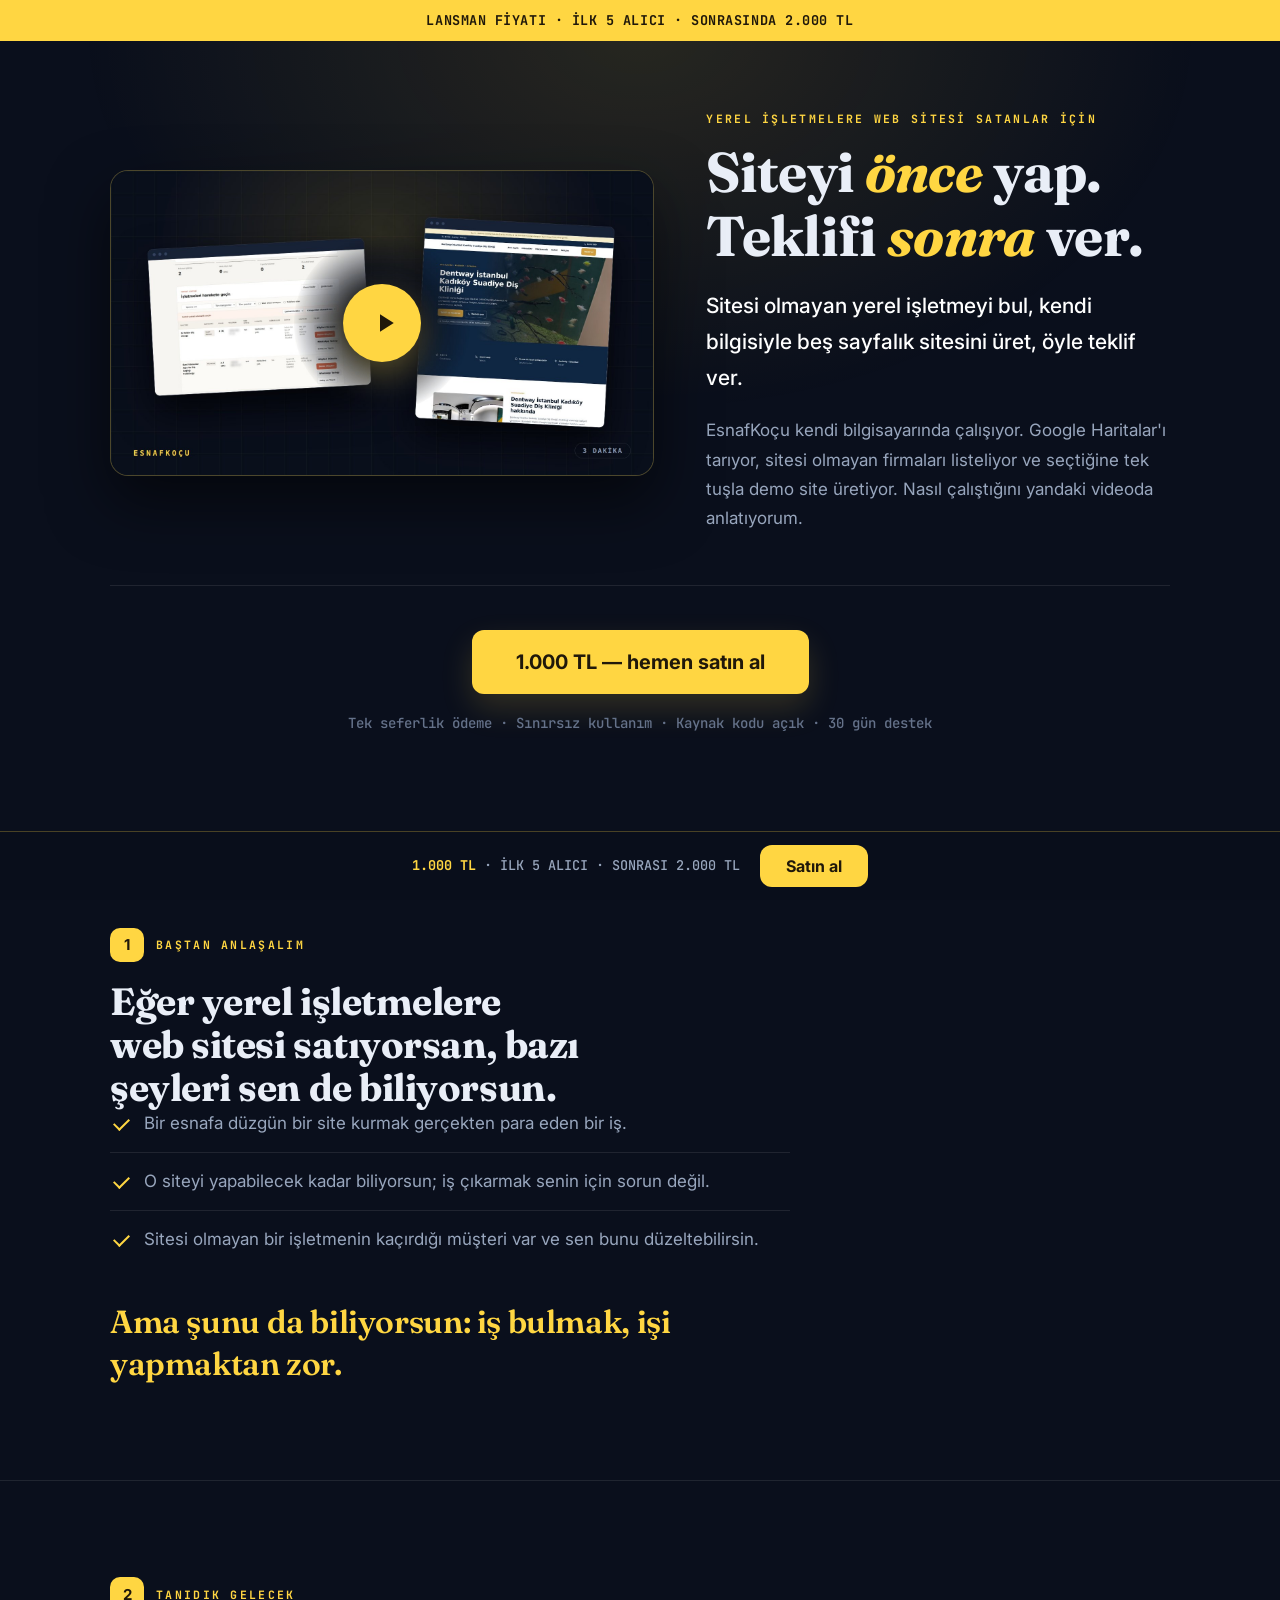
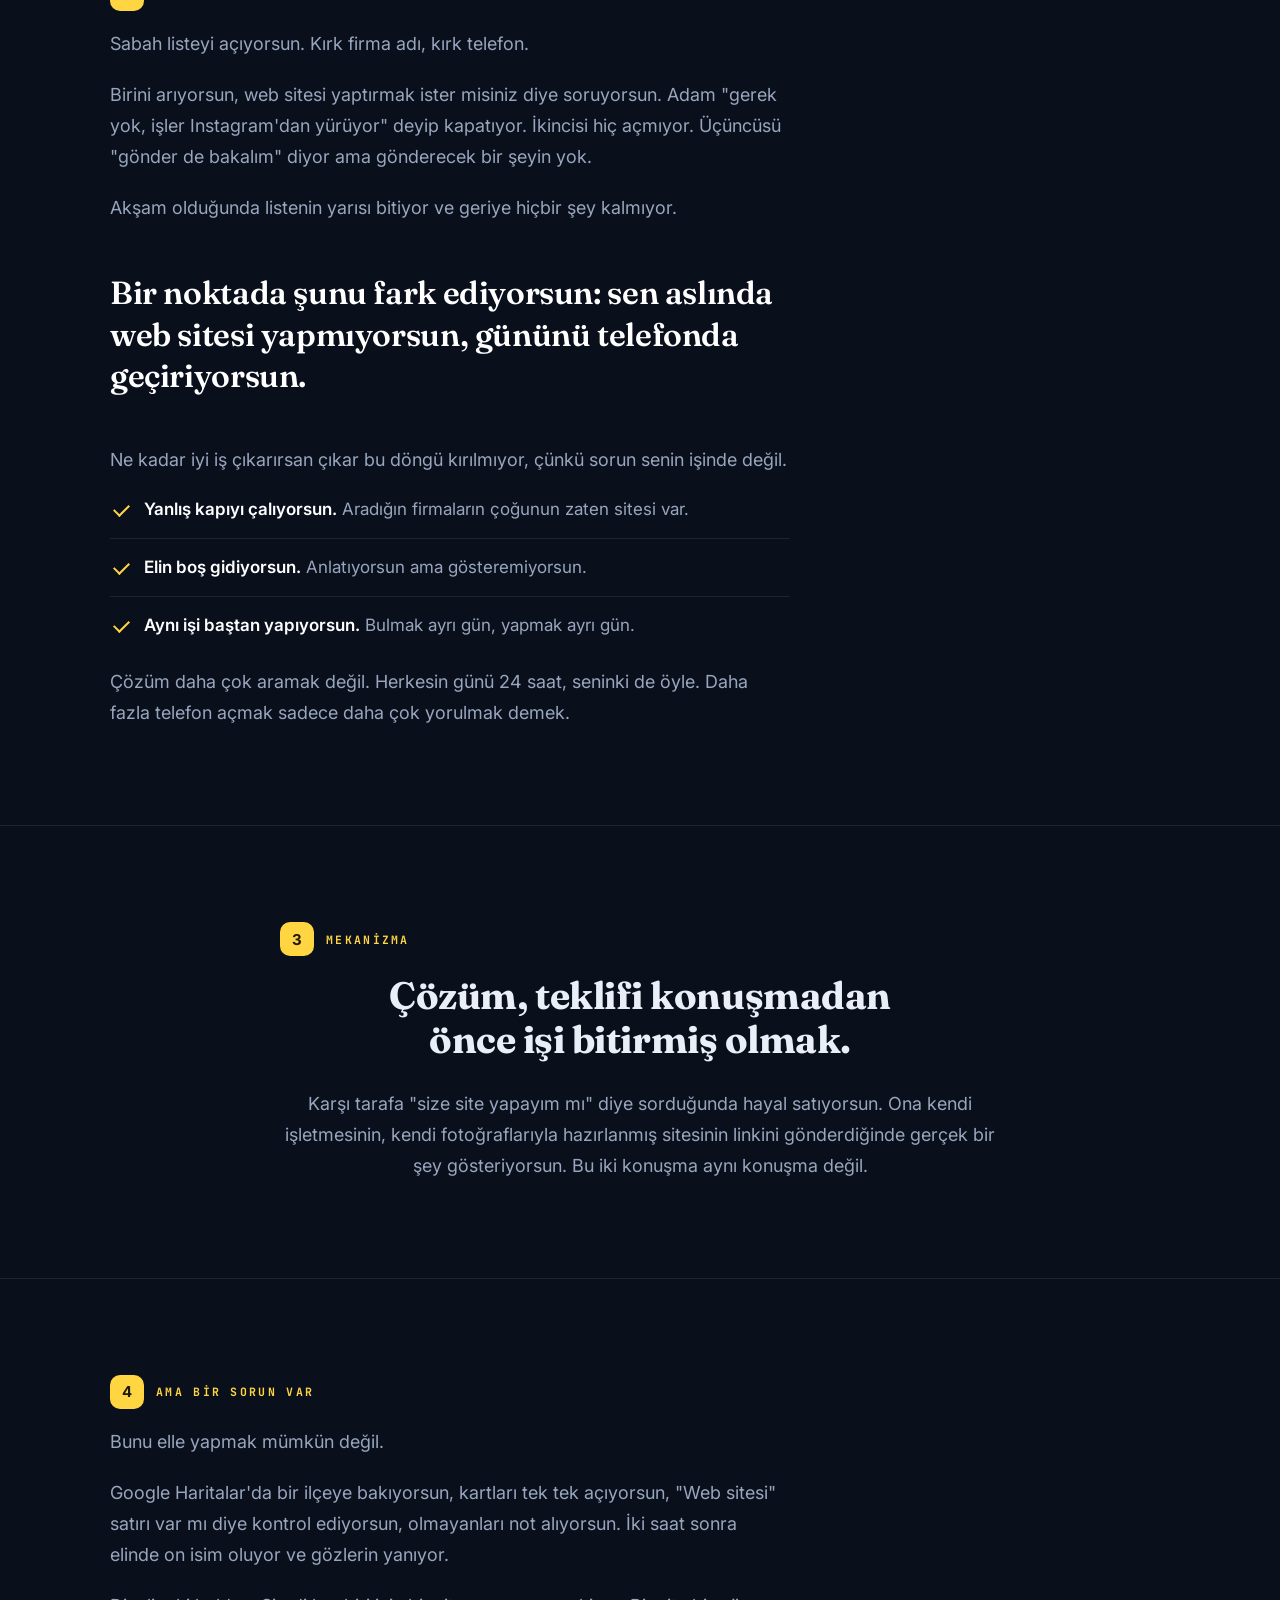
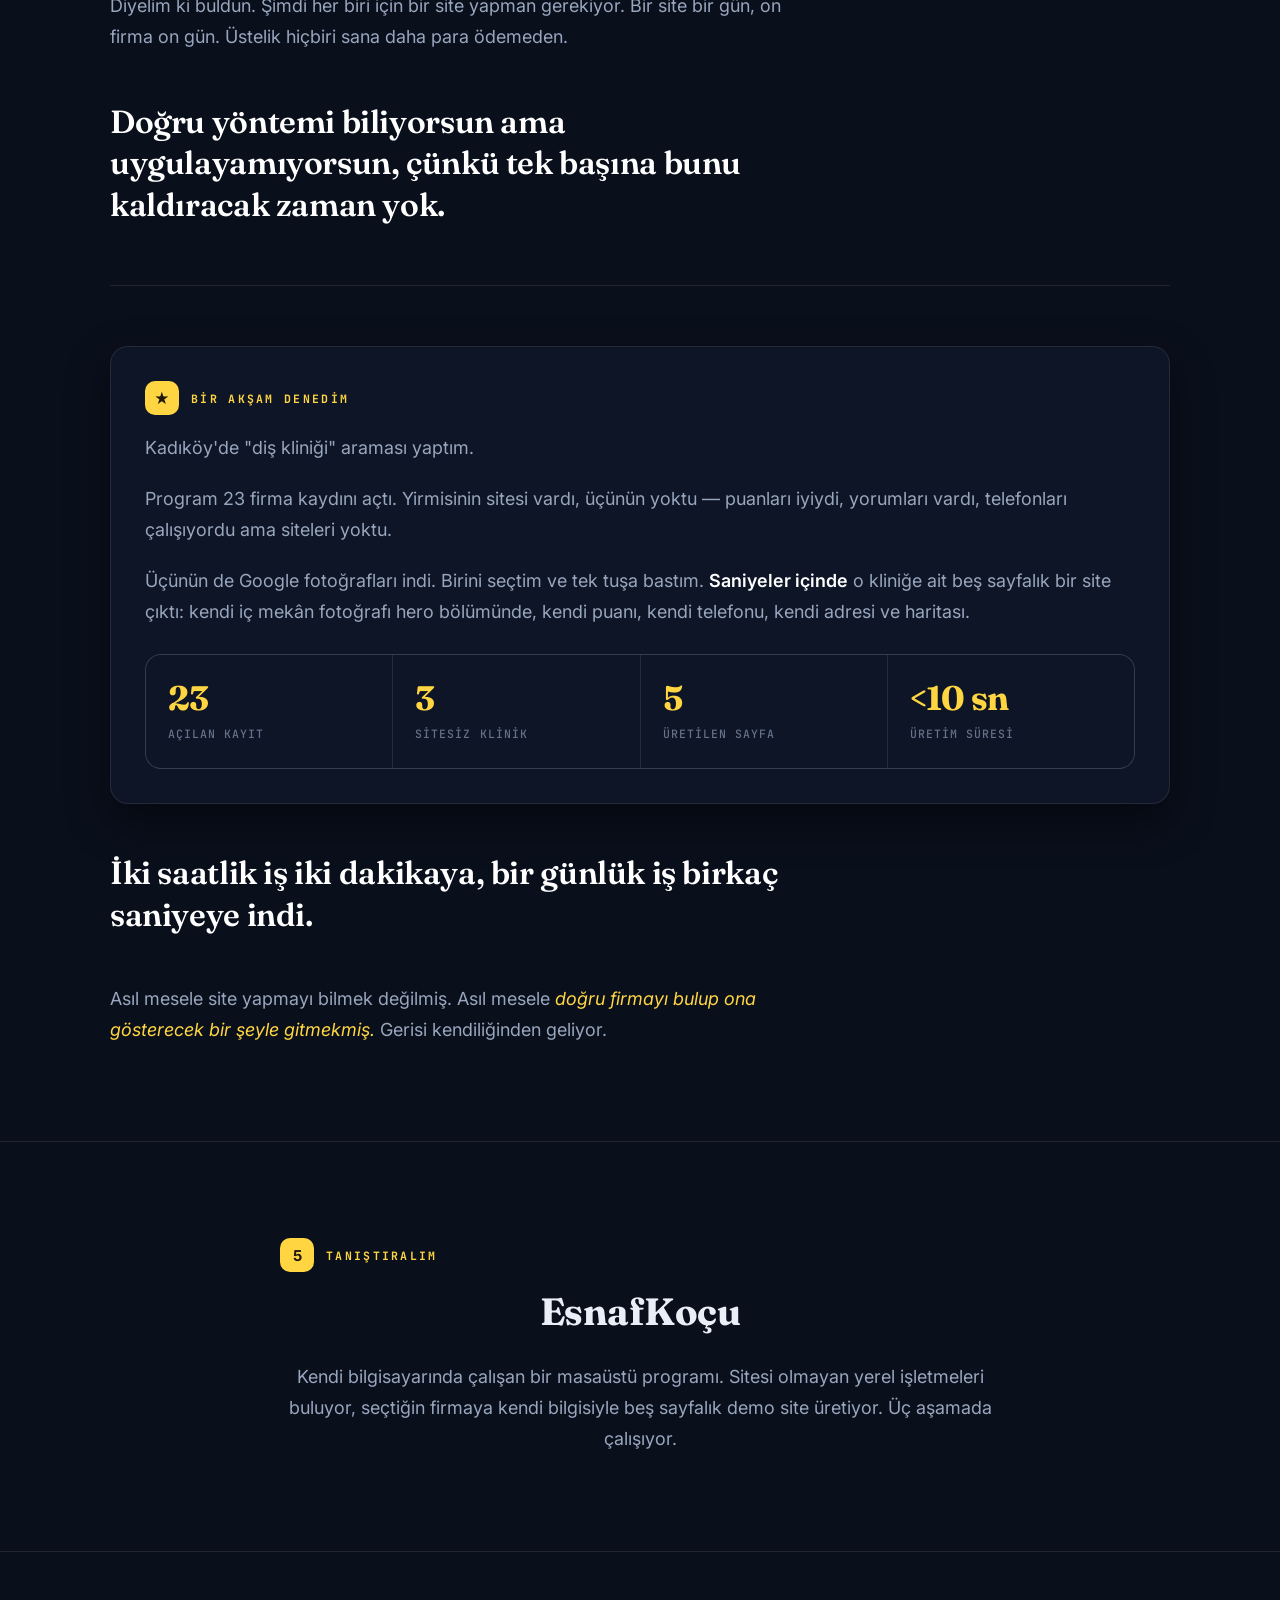
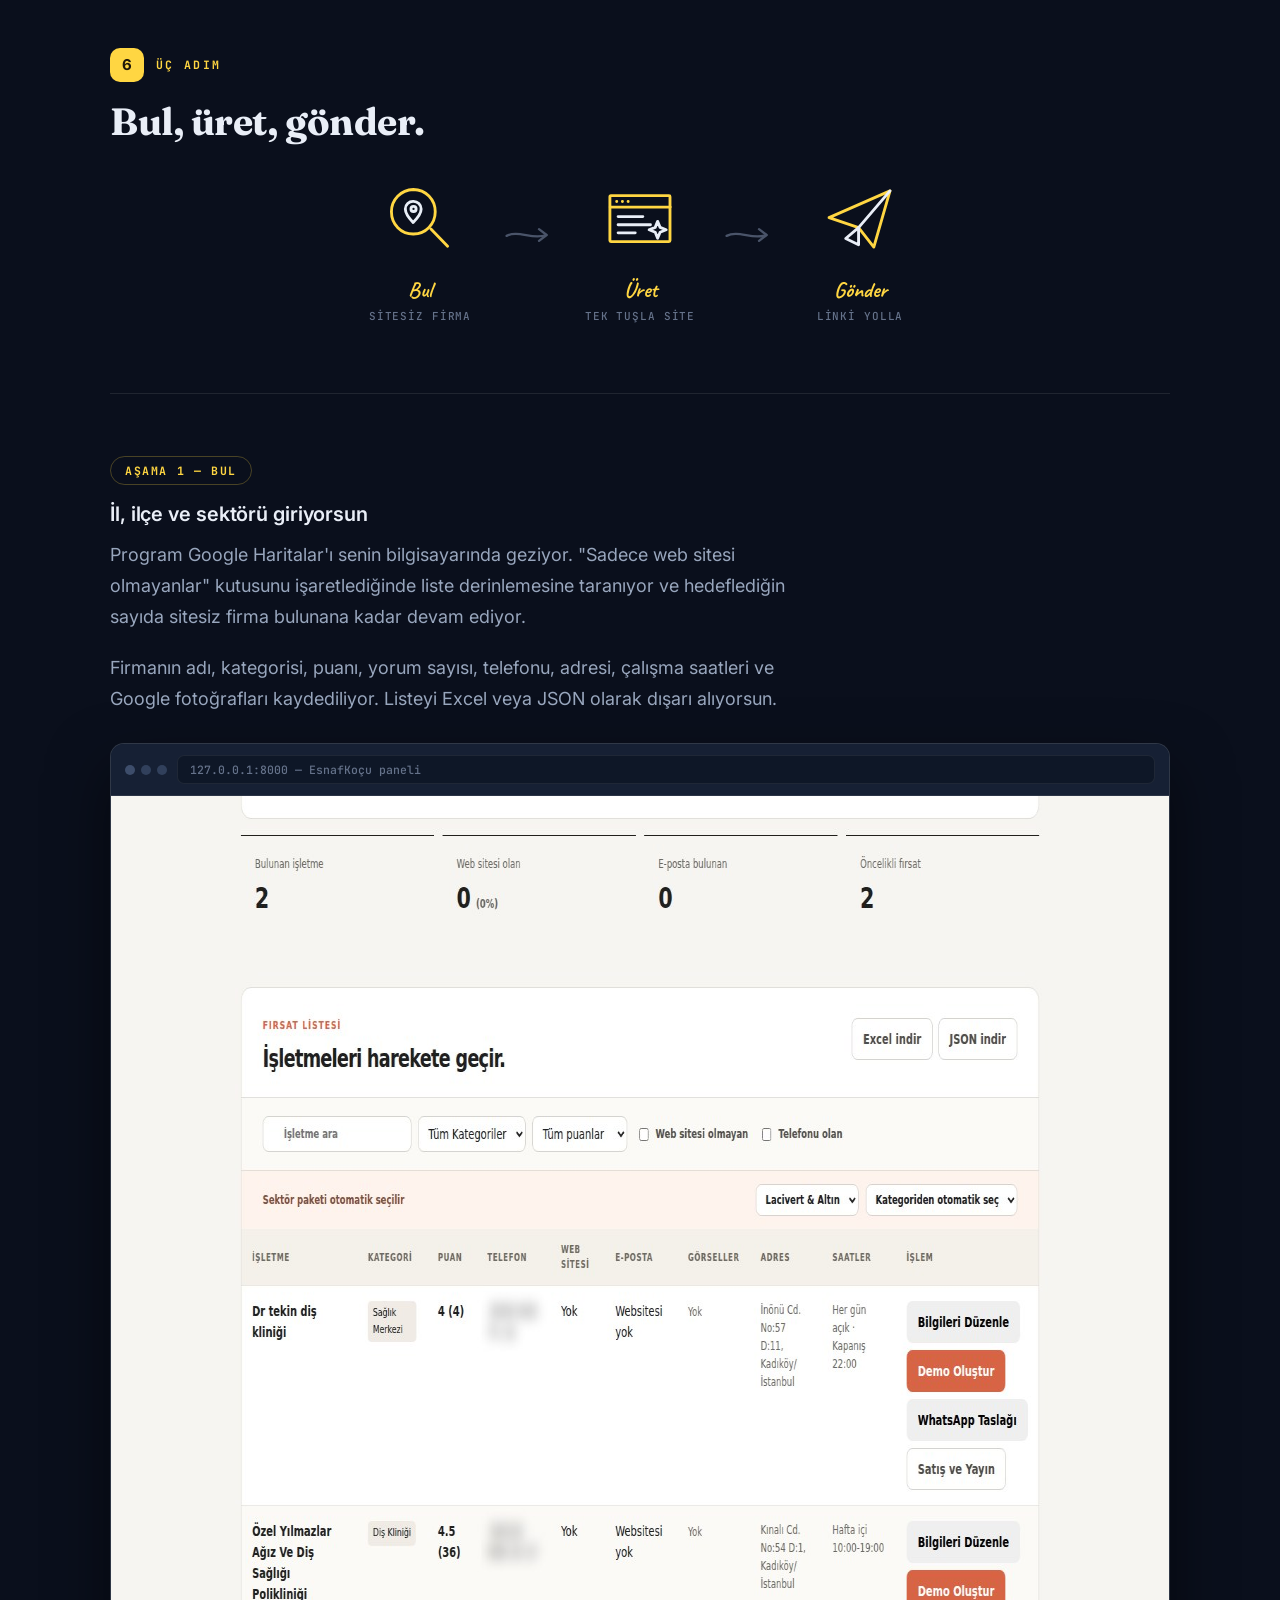
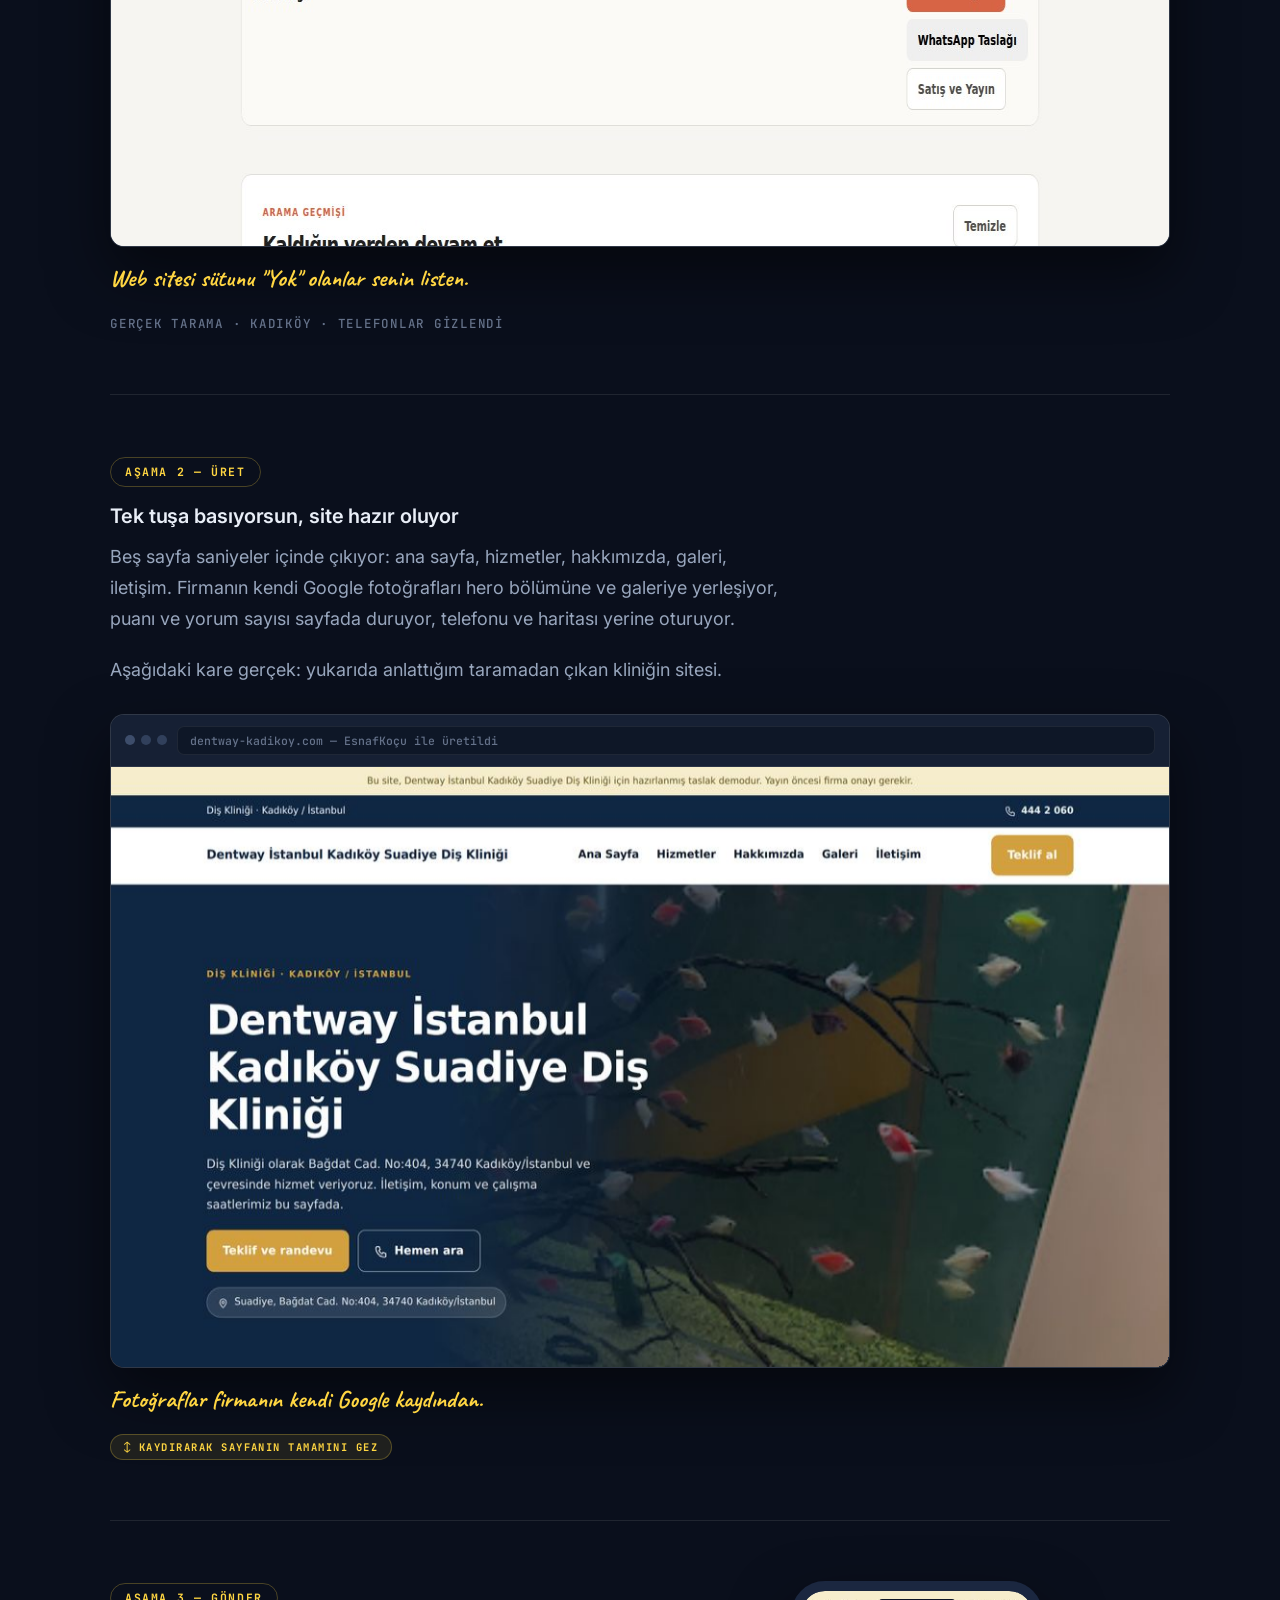
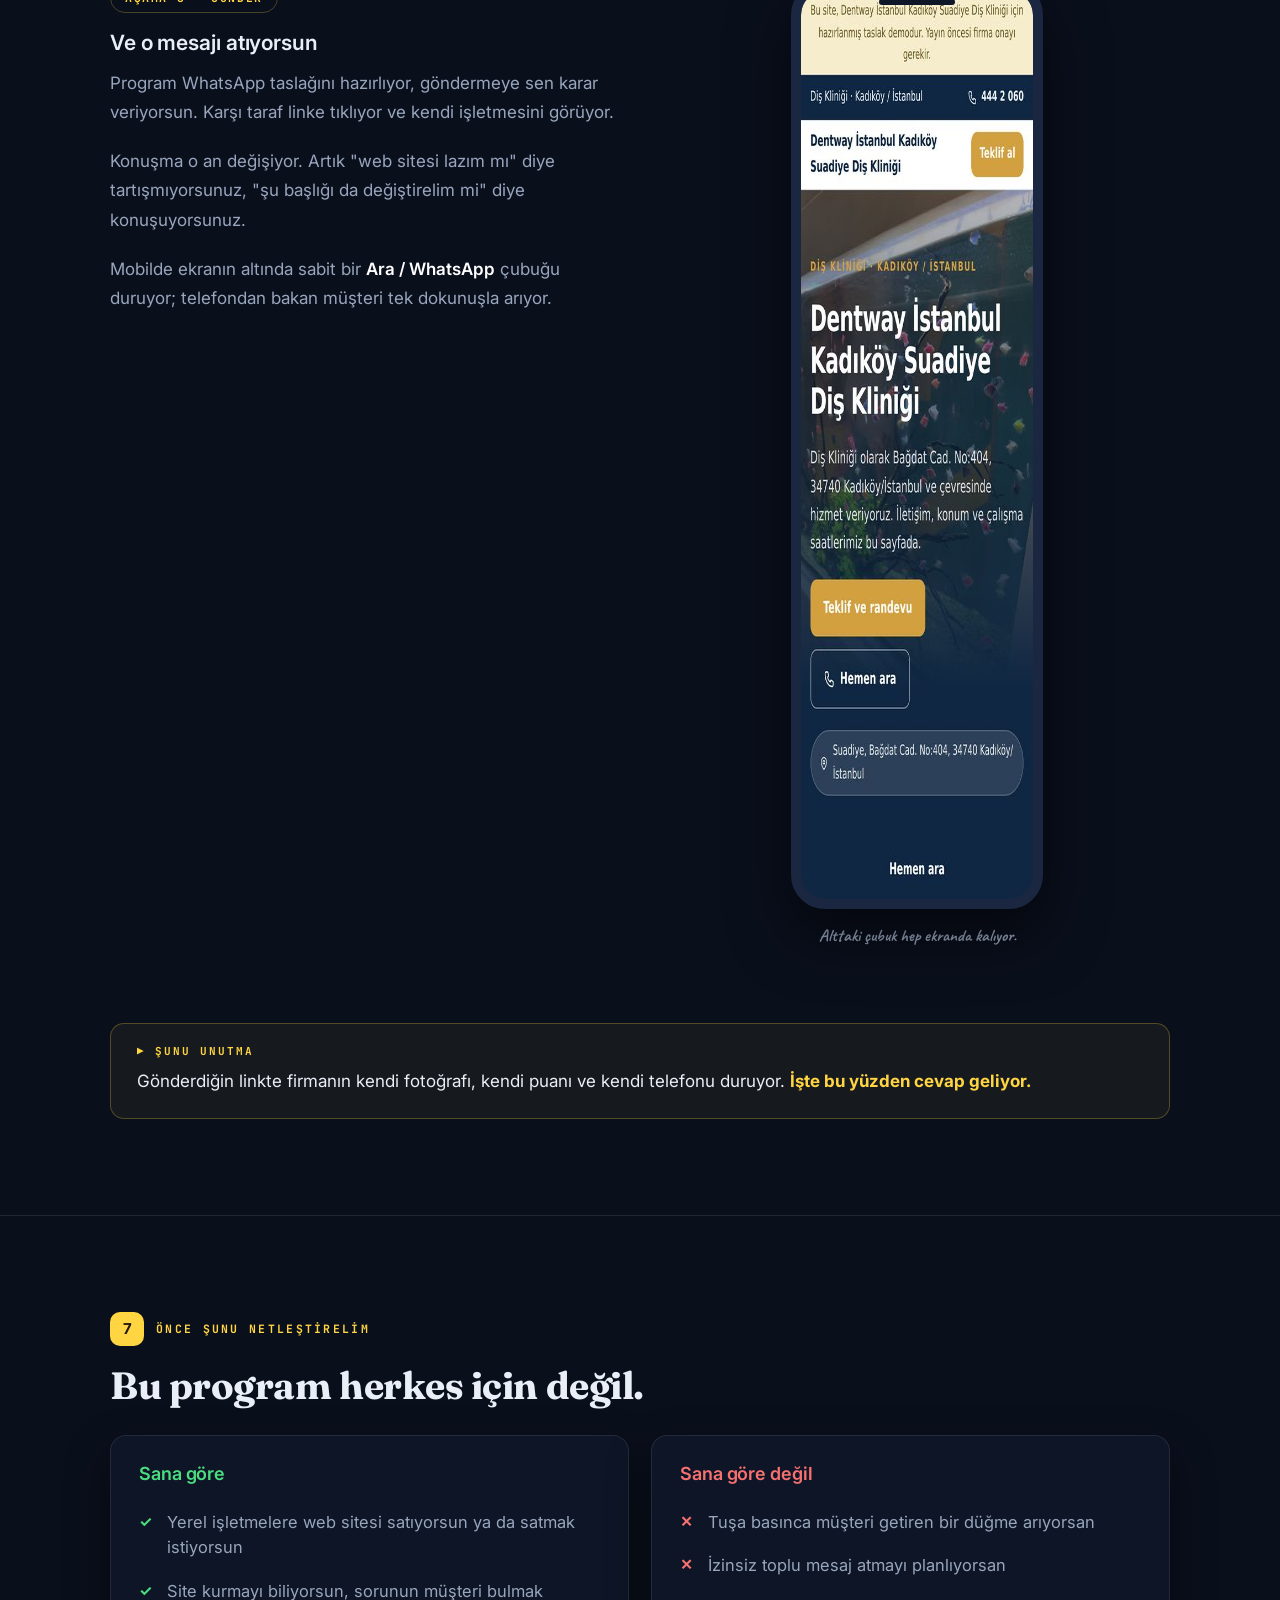
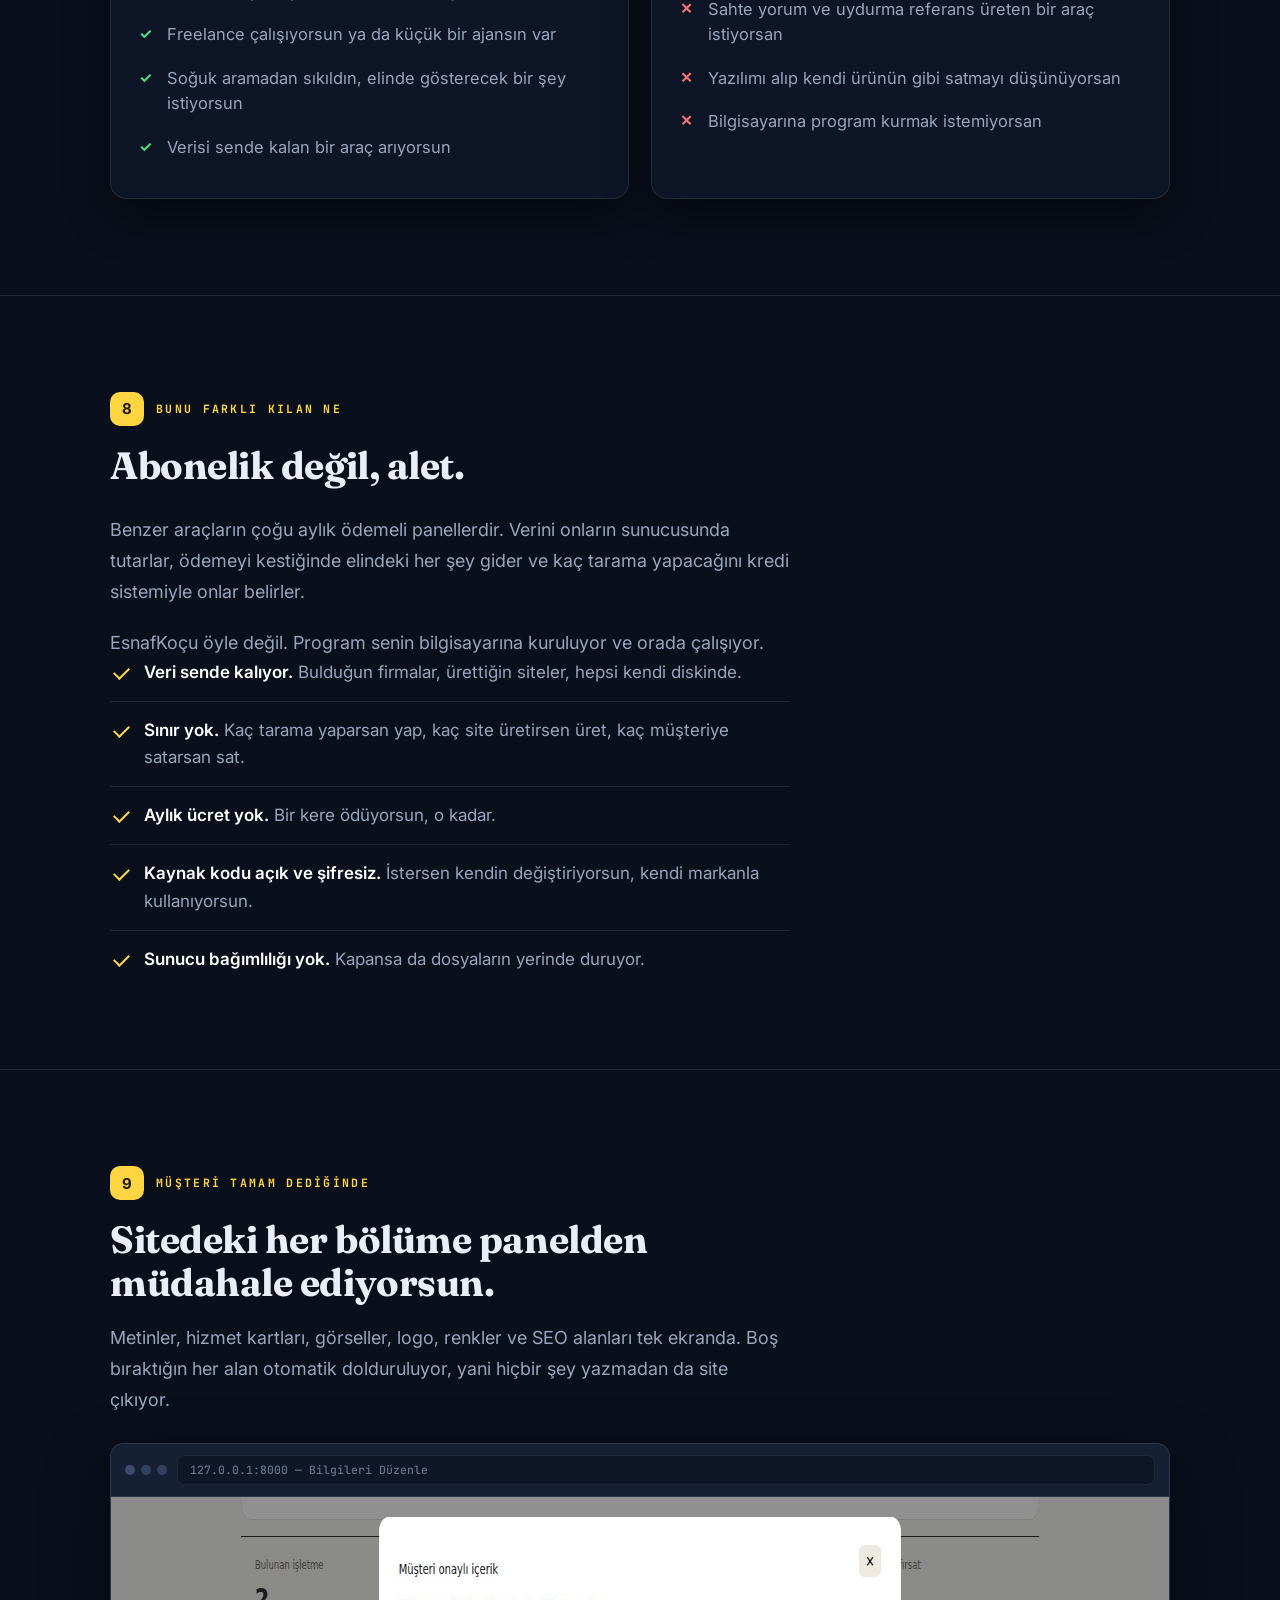
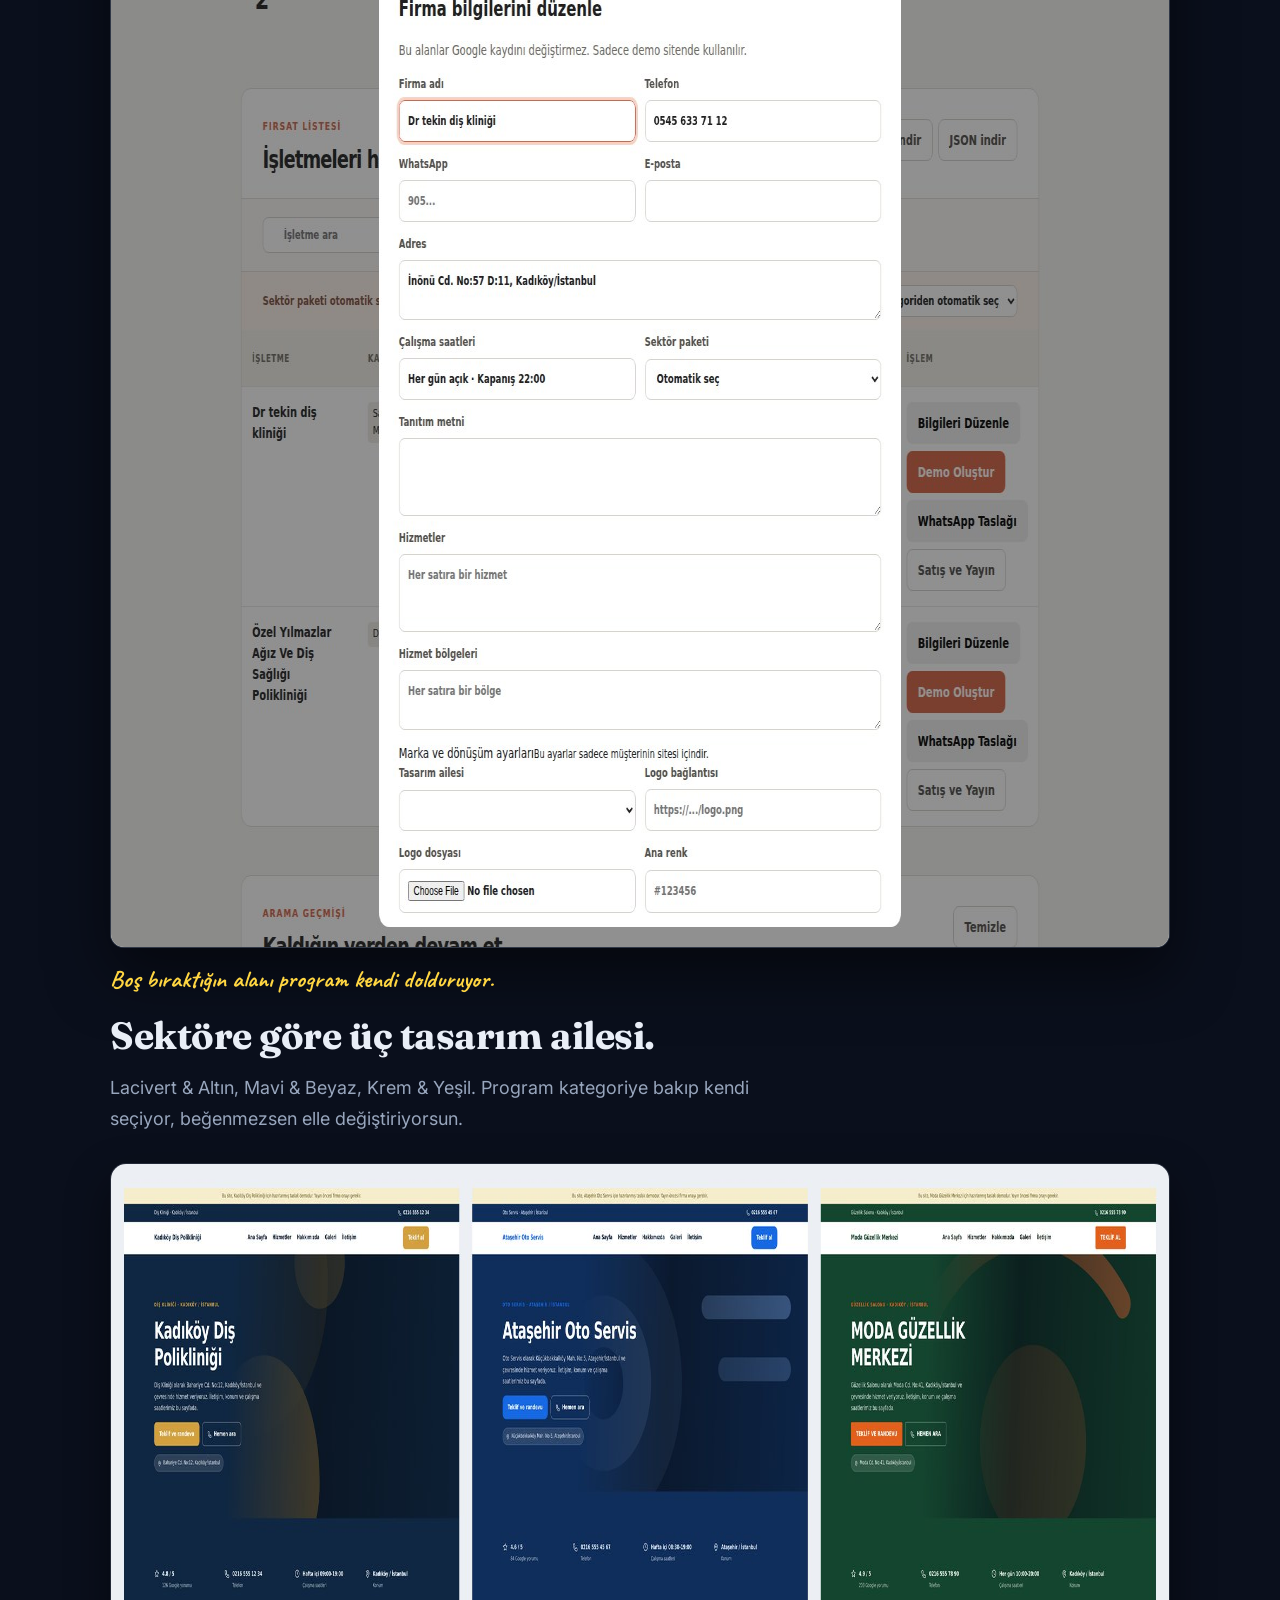
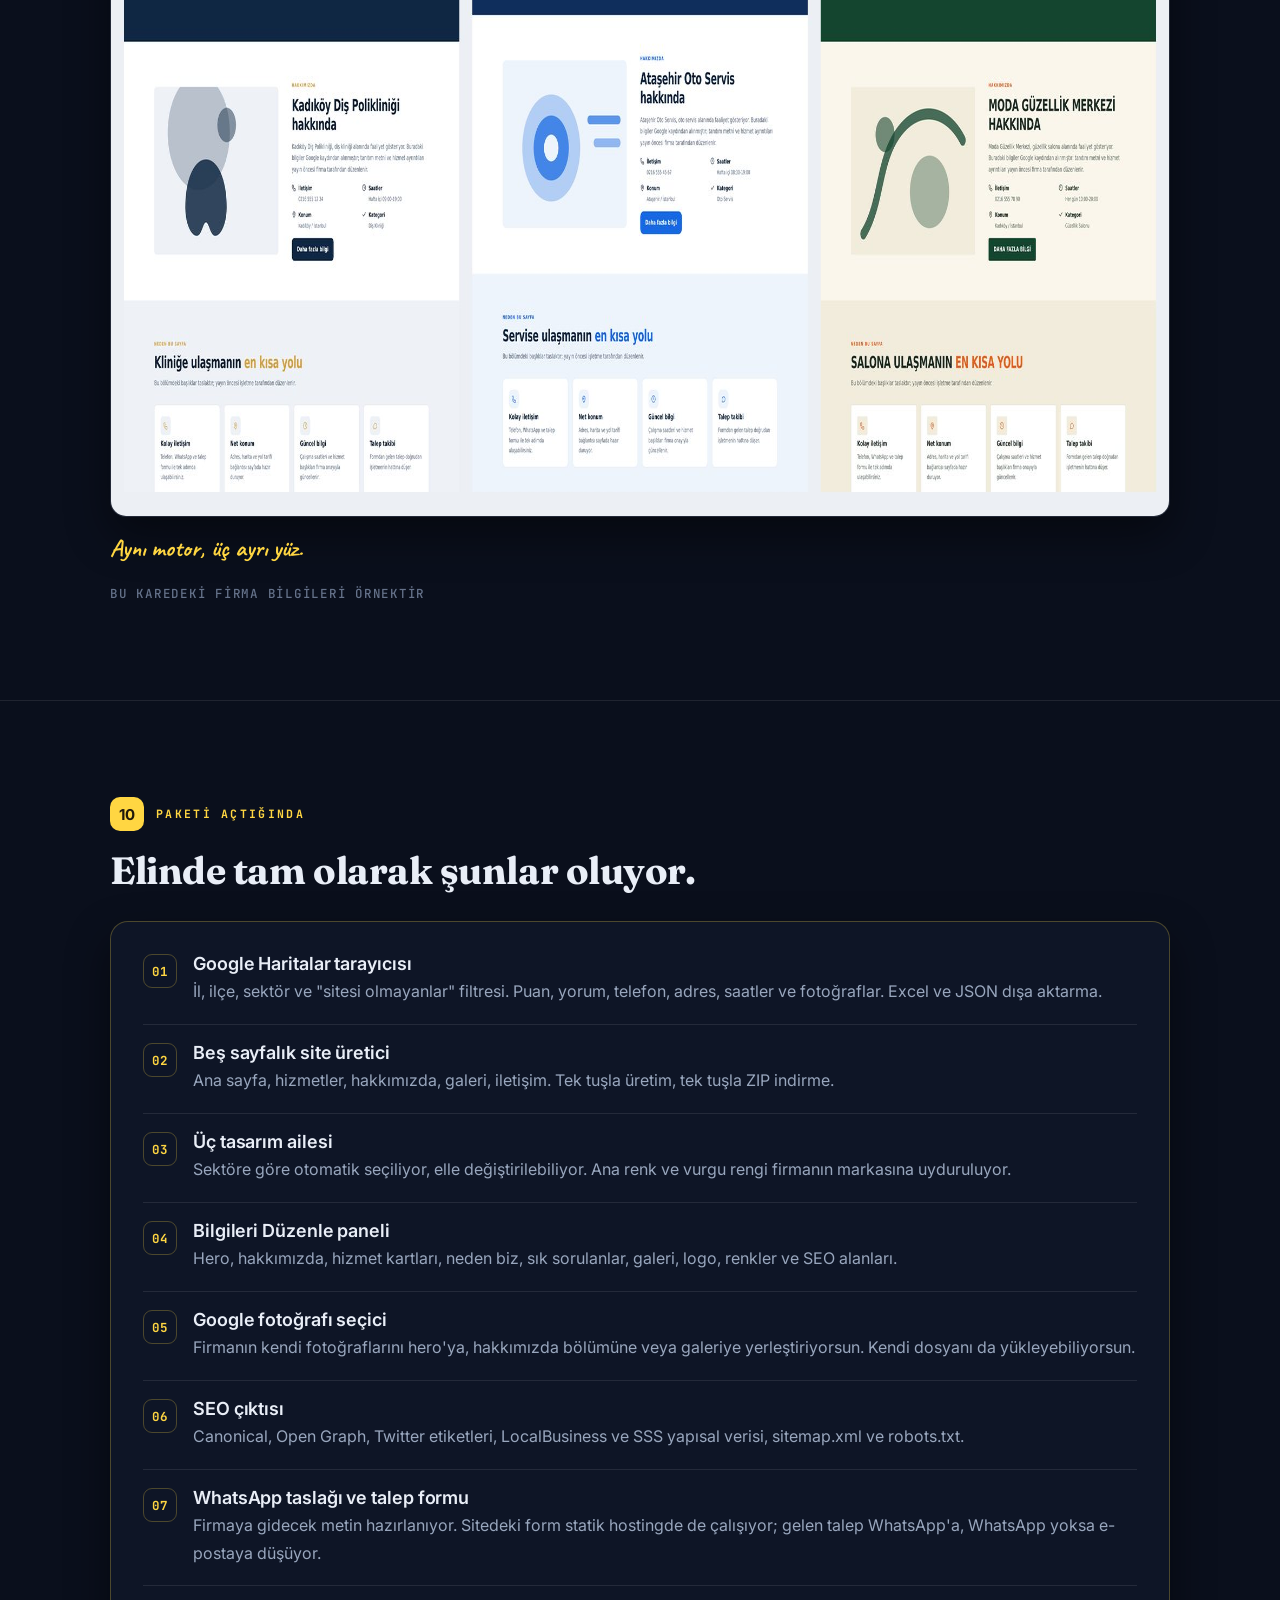
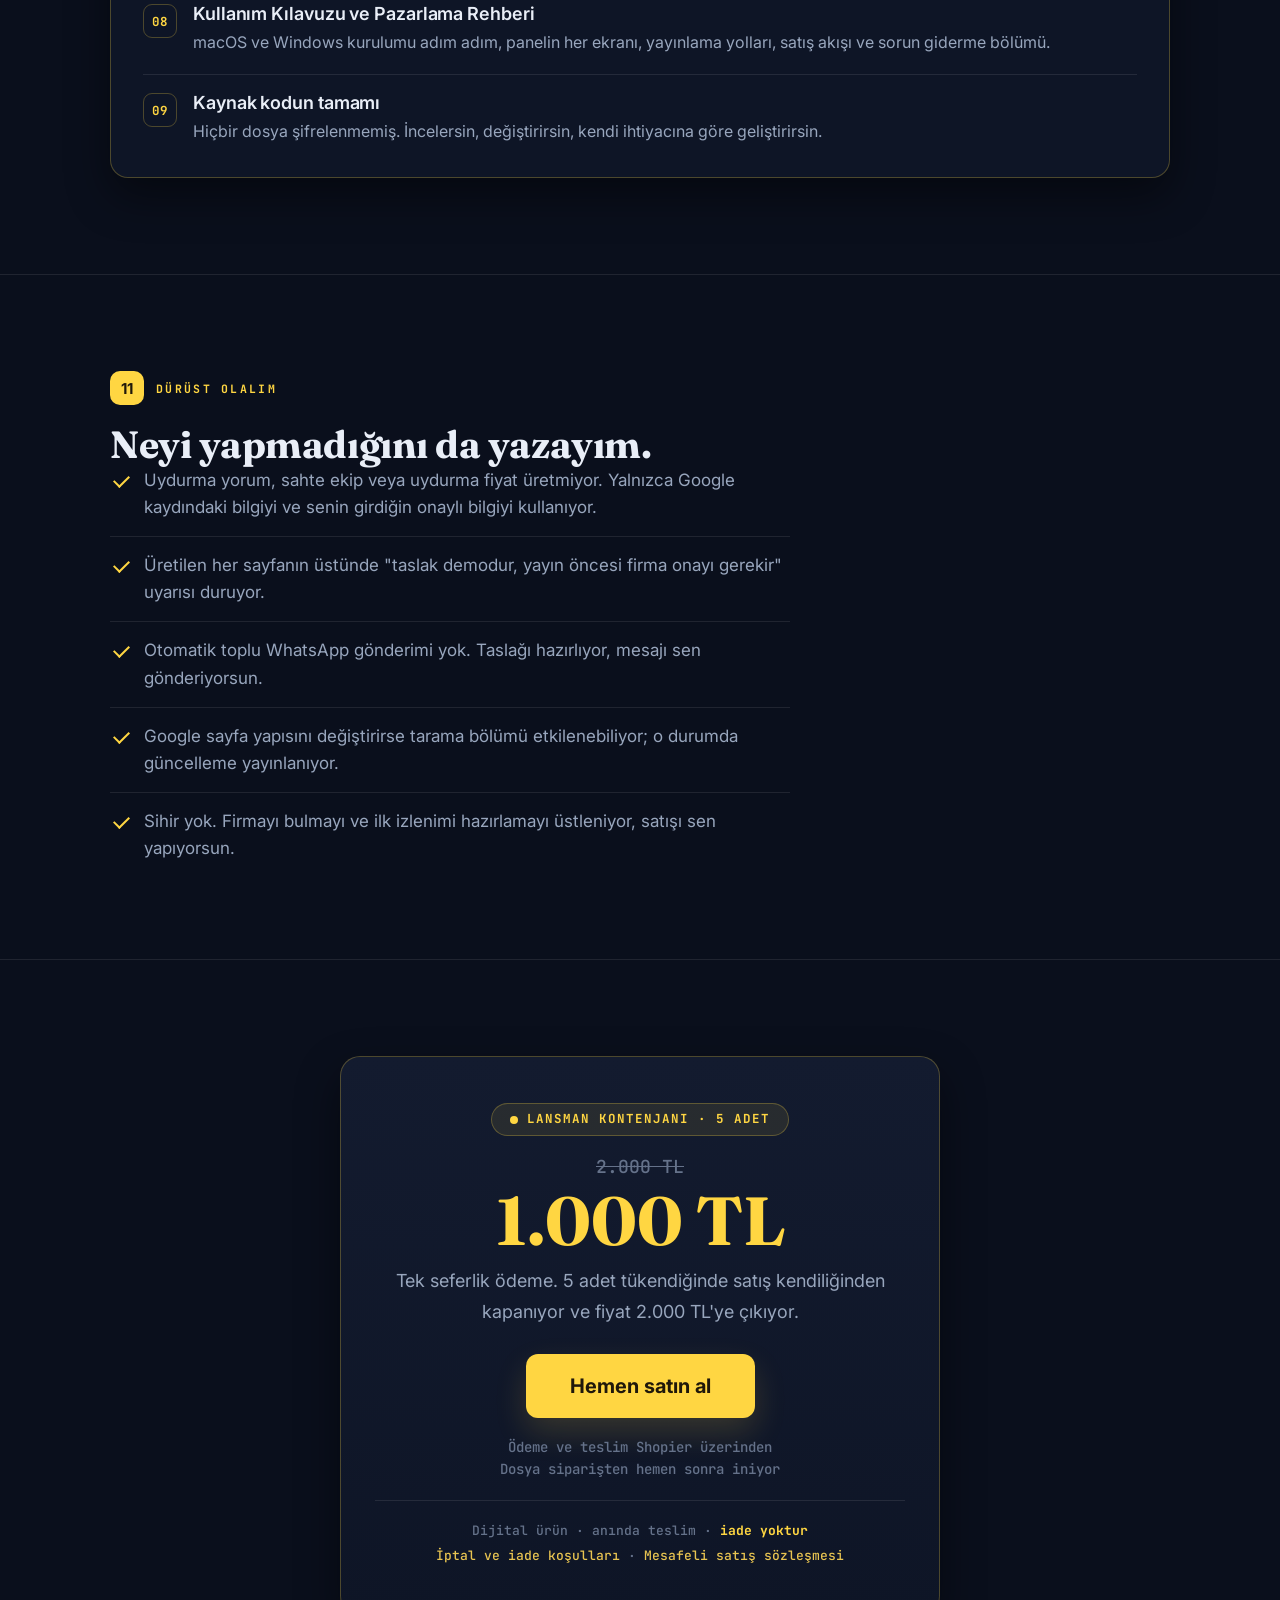
==== commit fac31987: "Sozlesme, iade, teslimat ve KVKK sayfalari eklendi" ====
--- a/index.html
+++ b/index.html
@@ -239,6 +239,12 @@
 .old{font:500 18px/1 var(--mono);color:var(--faint);text-decoration:line-through}
 .now{font:700 clamp(48px,7vw,68px)/1 var(--serif);color:var(--gold);margin:10px 0 12px}
 
+.refund{margin-top:20px;padding-top:18px;border-top:1px solid var(--line);
+  font:500 13px/1.9 var(--mono);color:var(--faint)}
+.refund b{color:var(--gold)}
+.refund a{color:var(--gold-2);text-decoration:none;white-space:nowrap}
+.refund a:hover{text-decoration:underline}
+
 /* ============ SSS ============ */
 details{border-bottom:1px solid var(--line);padding:20px 0}
 details:first-of-type{padding-top:0}
@@ -260,6 +266,10 @@
 footer{padding:44px 0 34px;font:500 13.5px/1.9 var(--mono);color:var(--faint);
   text-align:center;border-top:1px solid var(--line)}
 footer a{color:var(--gold-2)}
+.legal-nav{display:flex;flex-wrap:wrap;justify-content:center;gap:10px 22px;
+  margin-bottom:26px;padding-bottom:24px;border-bottom:1px solid var(--line)}
+.legal-nav a{text-decoration:none;white-space:nowrap}
+.legal-nav a:hover{text-decoration:underline}
 
 
 /* ============ RÜTBE ROZETİ ============ */
@@ -699,6 +709,9 @@
       <p class="body" style="margin-bottom:26px">Tek seferlik ödeme. 5 adet tükendiğinde satış kendiliğinden kapanıyor ve fiyat 2.000 TL'ye çıkıyor.</p>
       <a class="btn big" href="https://www.shopier.com/50565225">Hemen satın al</a>
       <p class="note" style="margin-top:18px">Ödeme ve teslim Shopier üzerinden<br>Dosya siparişten hemen sonra iniyor</p>
+      <p class="refund">Dijital ürün · anında teslim · <b>iade yoktur</b><br>
+        <a href="iptal-iade-kosullari.html">İptal ve iade koşulları</a> ·
+        <a href="mesafeli-satis-sozlesmesi.html">Mesafeli satış sözleşmesi</a></p>
     </div>
 
     <div style="max-width:600px;margin-inline:auto">
@@ -786,6 +799,7 @@
       <details><summary>Ürettiği siteyi nereye yüklerim?</summary><p>ZIP kendi kendine yetiyor, dış dosya bağımlılığı yok. Cloudflare Pages, Netlify, Vercel veya klasik cPanel hostinge olduğu gibi yükleniyor. Kılavuzda üçünün de adımları var.</p></details>
       <details><summary>Yazılımı ben de satabilir miyim?</summary><p>Hayır. Ürettiğin siteleri müşterine satıyorsun ama yazılımın kendisini üçüncü kişilere satamıyor ve dağıtamıyorsun.</p></details>
       <details><summary>Güncelleme ücretli mi?</summary><p>Yayınlanan güncellemeler için ek ücret istenmiyor, satın alma kanalı üzerinden duyuruluyor. Güncelleme takvimi taahhüt edilmiyor.</p></details>
+      <details><summary>İade var mı?</summary><p>Yok. EsnafKoçu ödemeden hemen sonra indirilen dijital bir ürün; Mesafeli Sözleşmeler Yönetmeliği'nin 15/1-(ğ) maddesi gereği bu tür ürünlerde cayma hakkı kullanılamıyor. Bu yüzden satın almadan önce sormanı tercih ederim, aklına takılan her şeyi cevaplarım. Dosya hiç teslim edilemezse veya bozuk gelirse bedel elbette iade edilir; ayrıntısı <a href="iptal-iade-kosullari.html">iptal ve iade koşulları</a> sayfasında.</p></details>
       <details><summary>Windows mu, Mac mi?</summary><p>İkisi de. Pakette hem start.command hem start.bat var, kılavuzda ikisinin kurulumu ayrı ayrı anlatılıyor.</p></details>
     </div>
   </div>
@@ -807,6 +821,12 @@
 
 <footer>
   <div class="wrap">
+    <nav class="legal-nav">
+      <a href="mesafeli-satis-sozlesmesi.html">Mesafeli Satış Sözleşmesi</a>
+      <a href="iptal-iade-kosullari.html">İptal ve İade Koşulları</a>
+      <a href="teslimat.html">Teslimat</a>
+      <a href="gizlilik-ve-kvkk.html">Gizlilik ve KVKK</a>
+    </nav>
     © 2026 EsnafKoçu · Sürüm 1.0<br>
     Ödeme ve teslim: <a href="https://www.shopier.com/50565225">Shopier</a>
   </div>
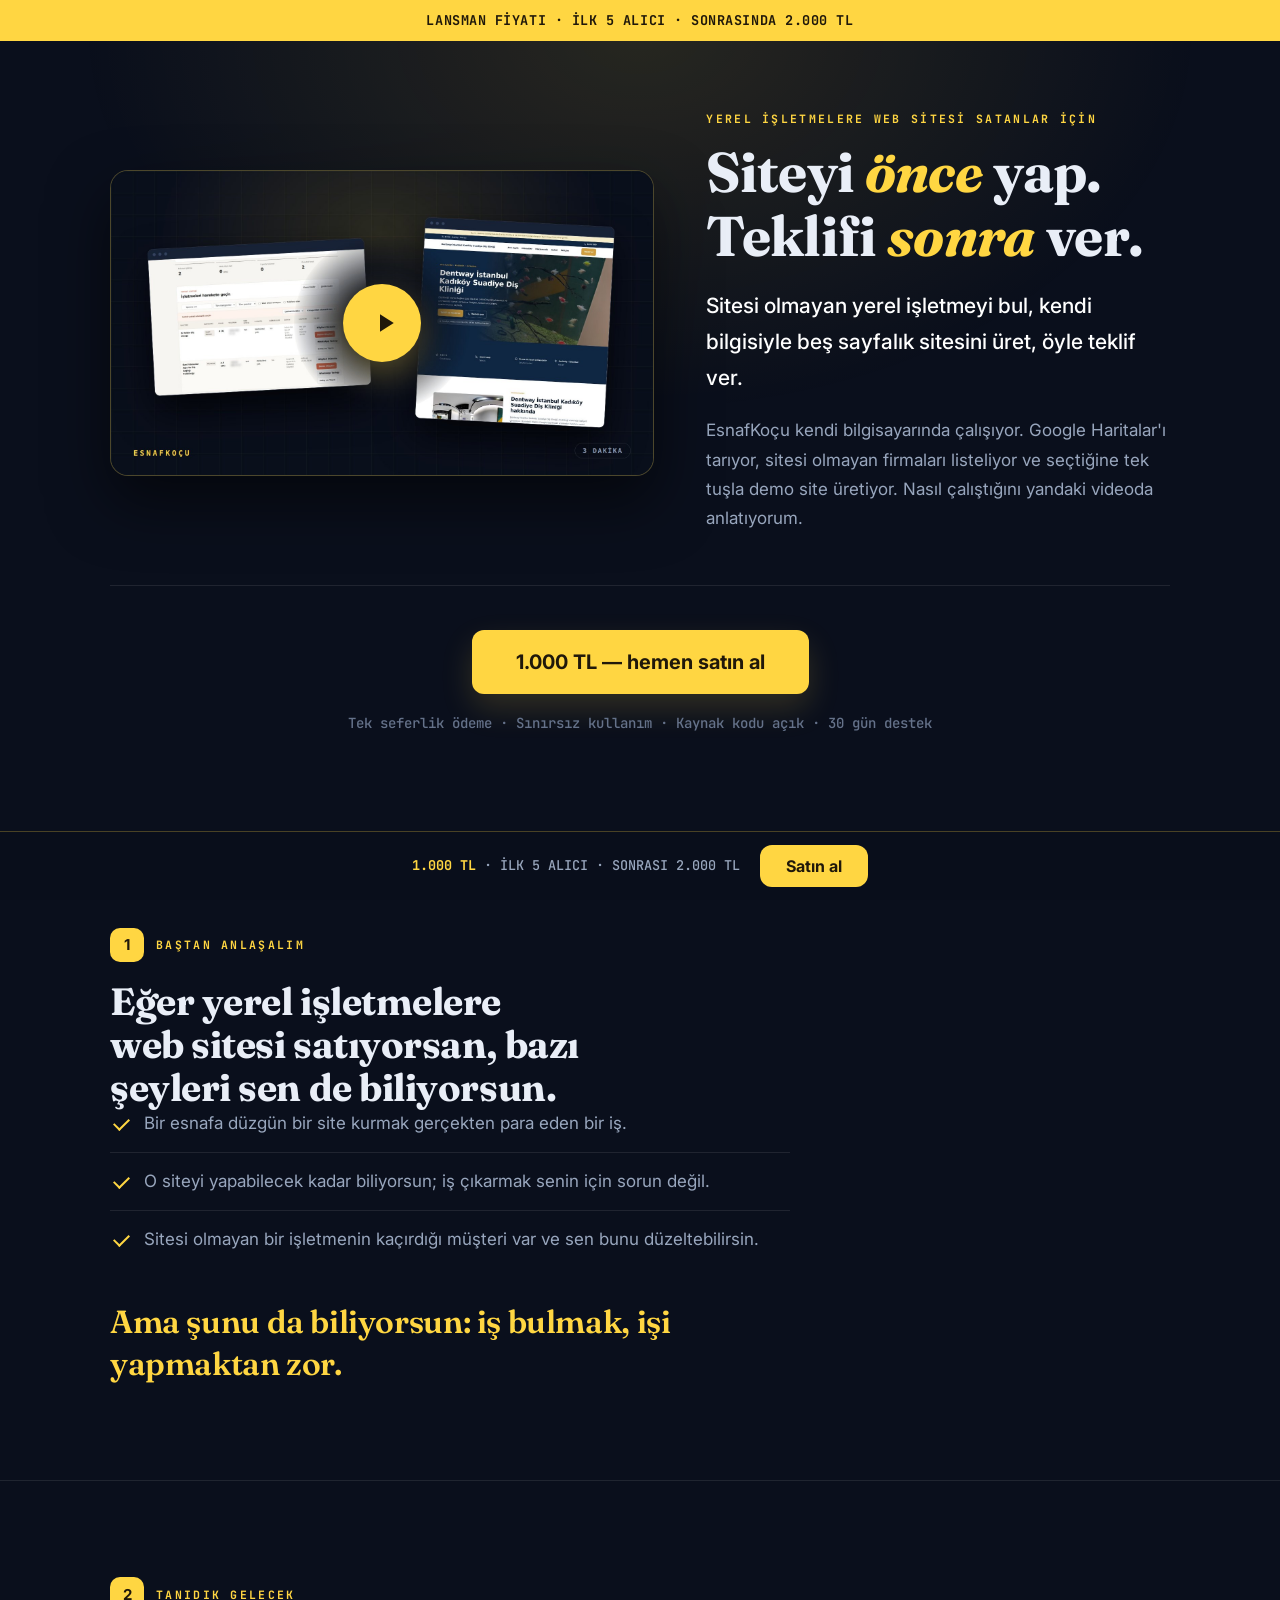
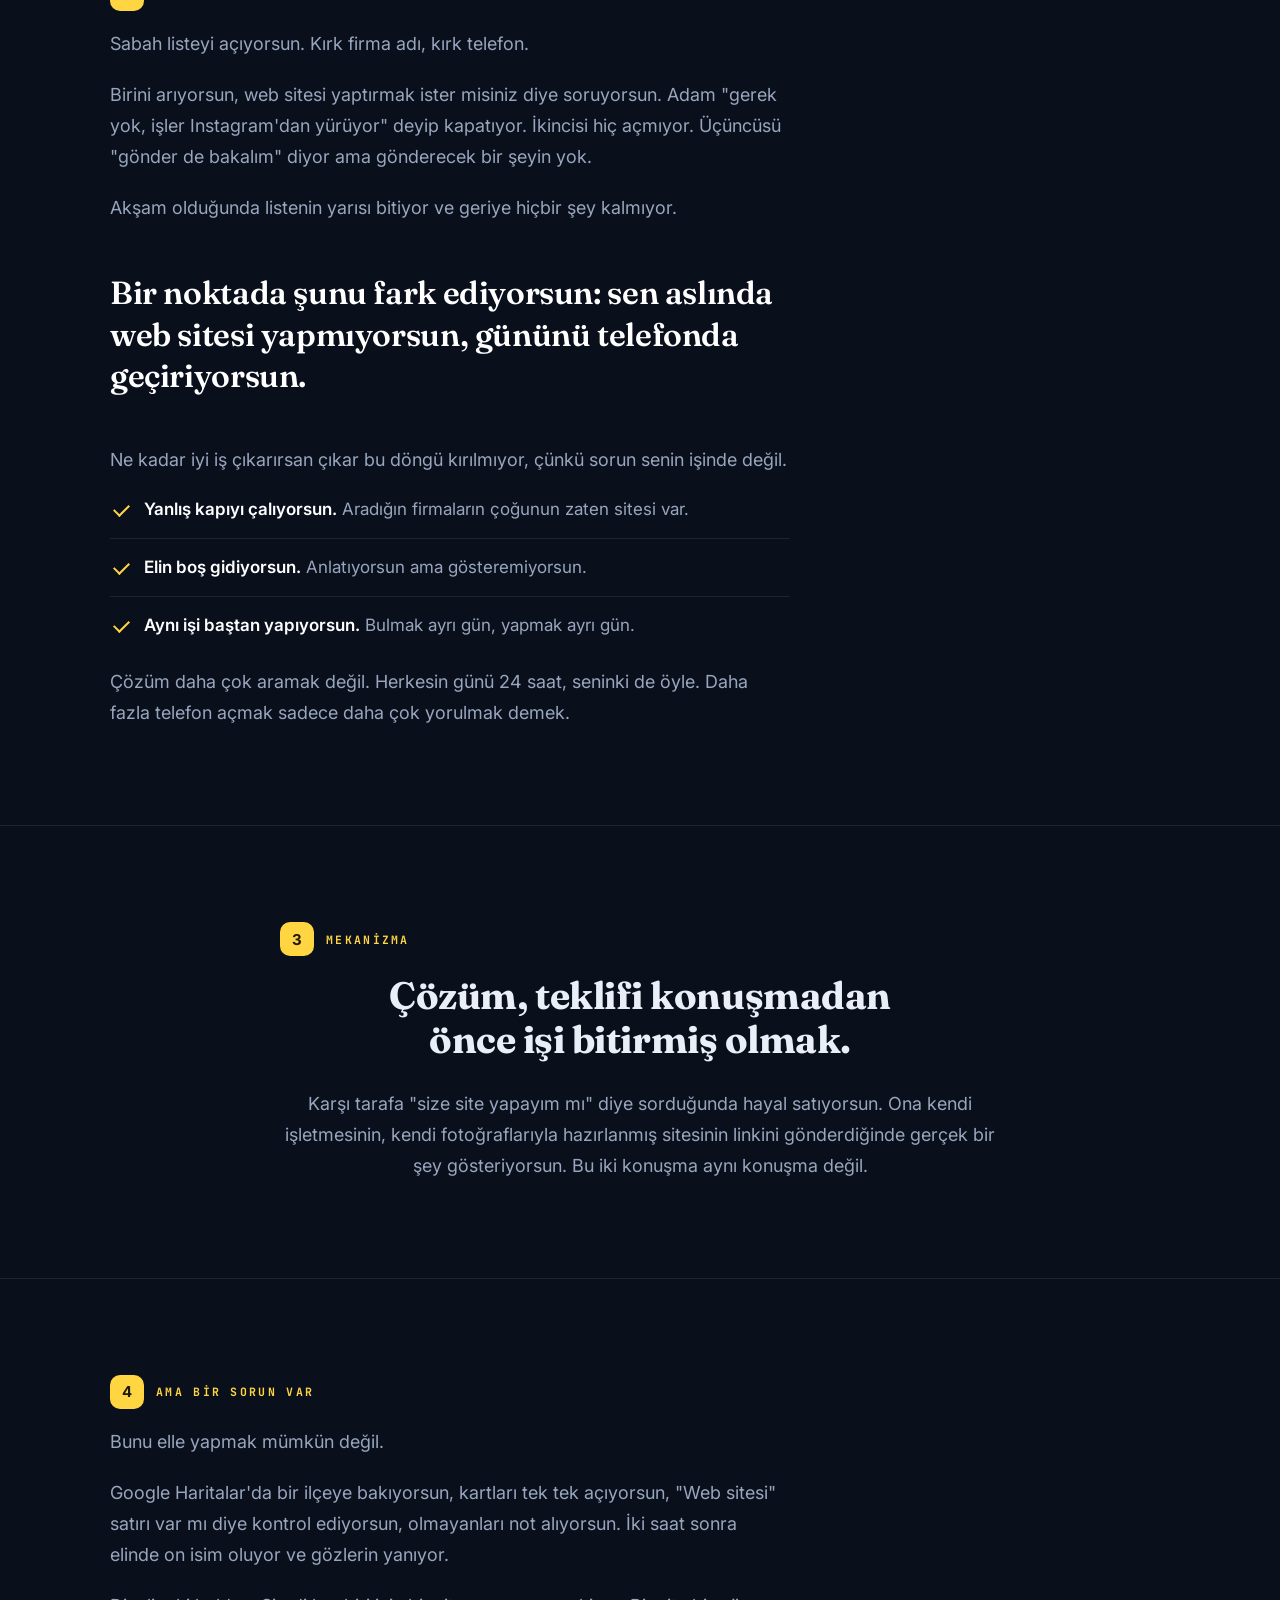
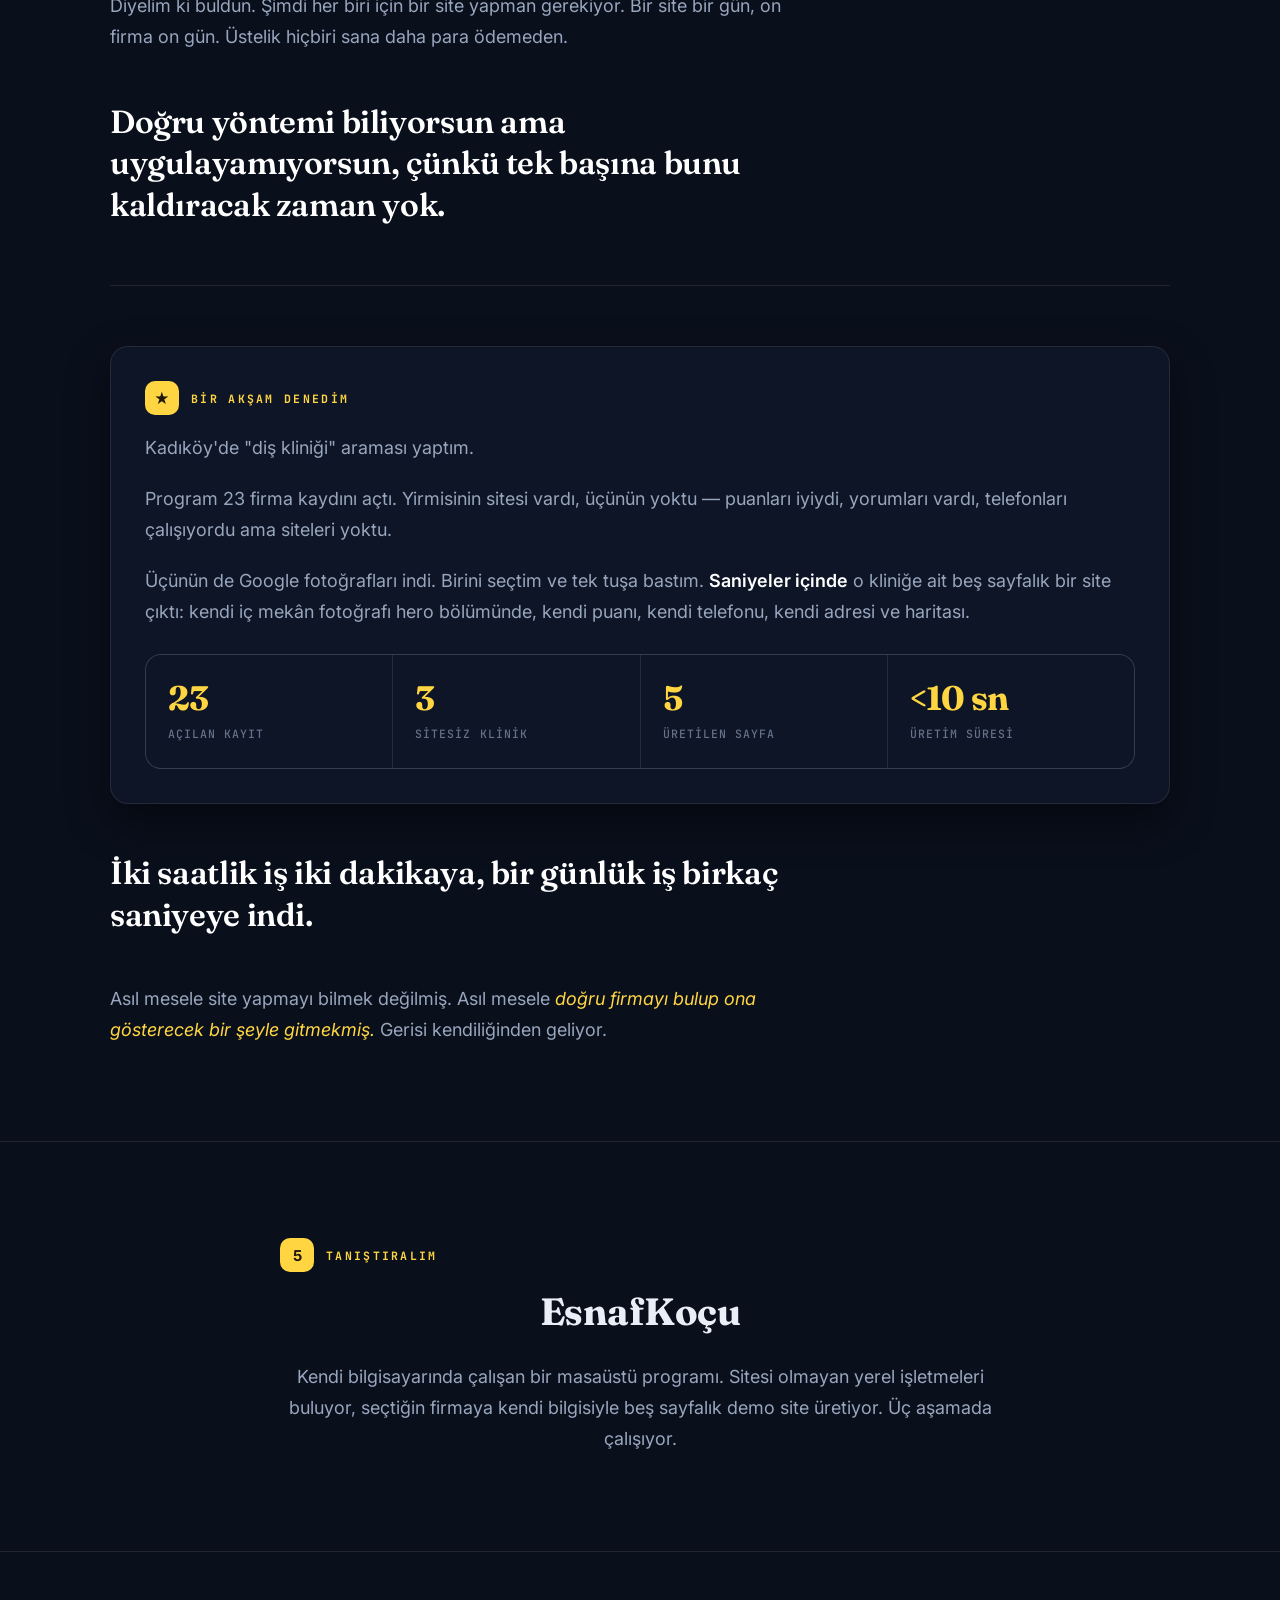
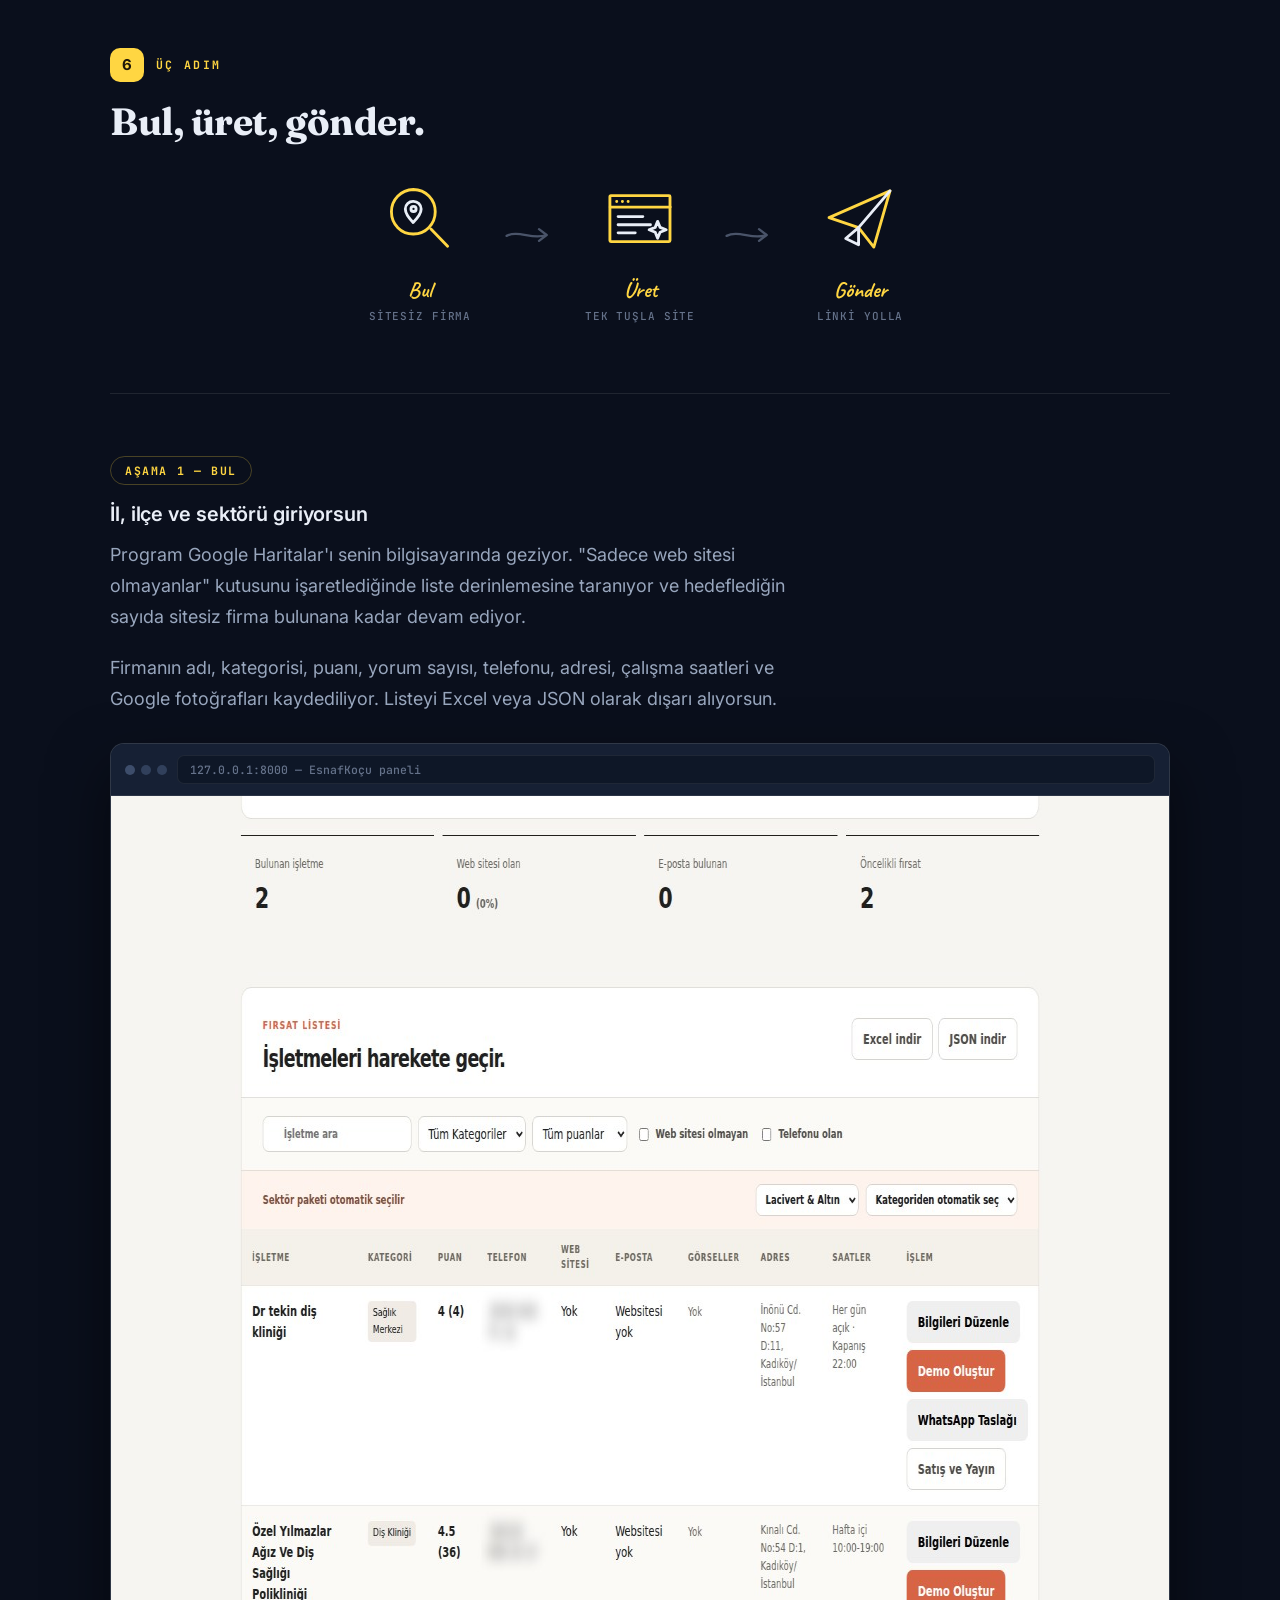
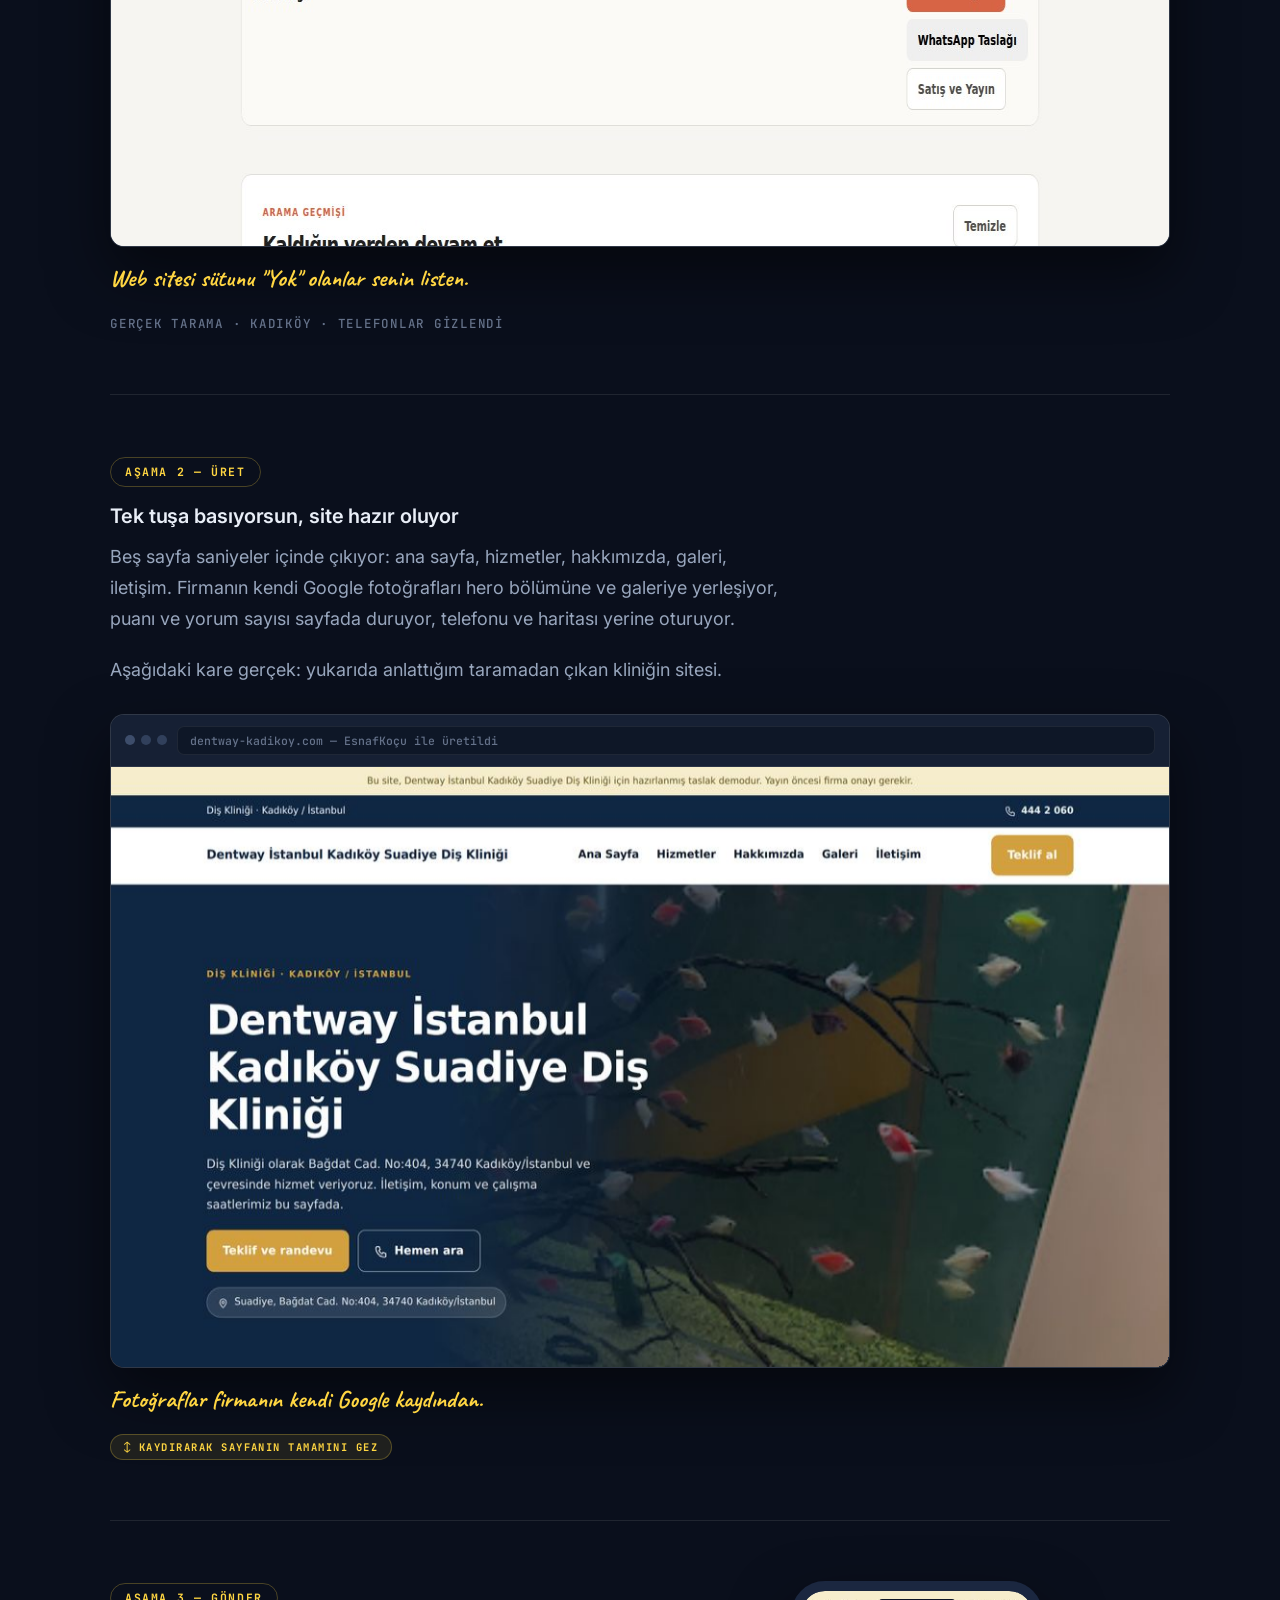
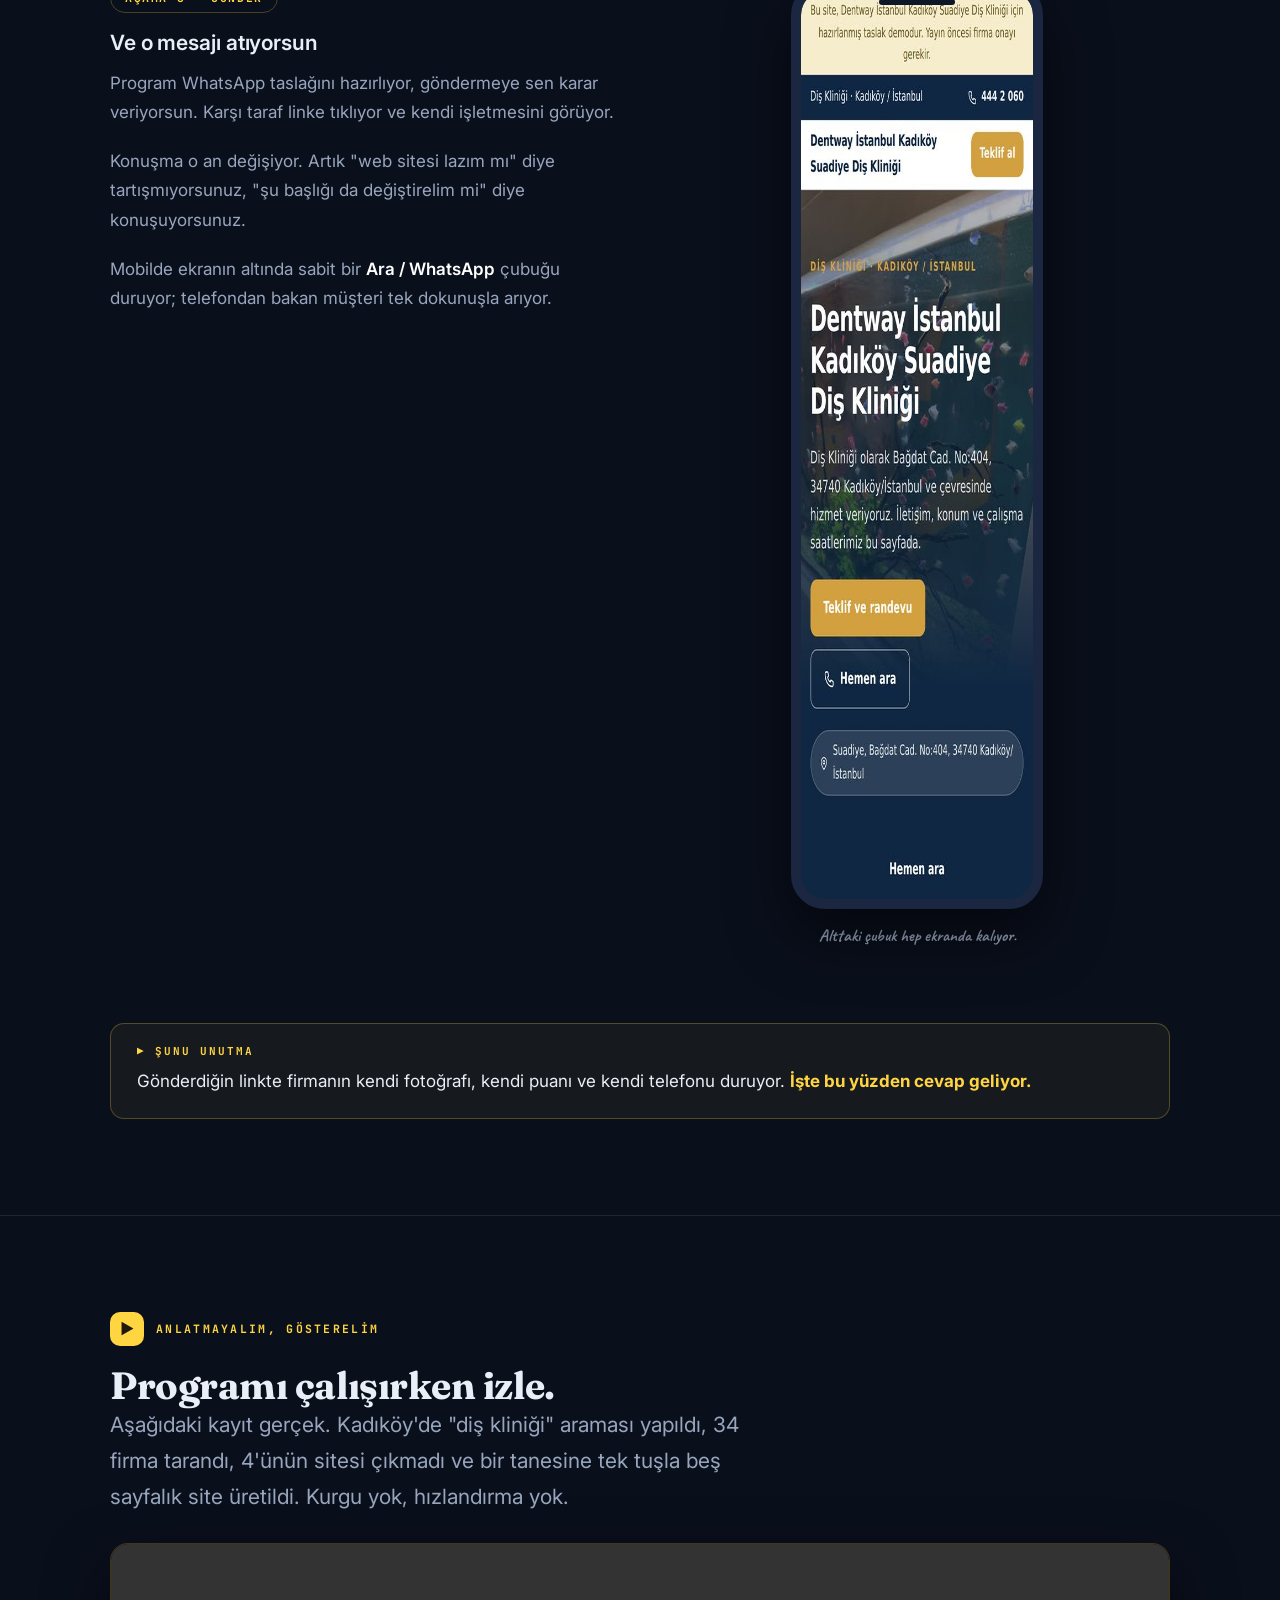
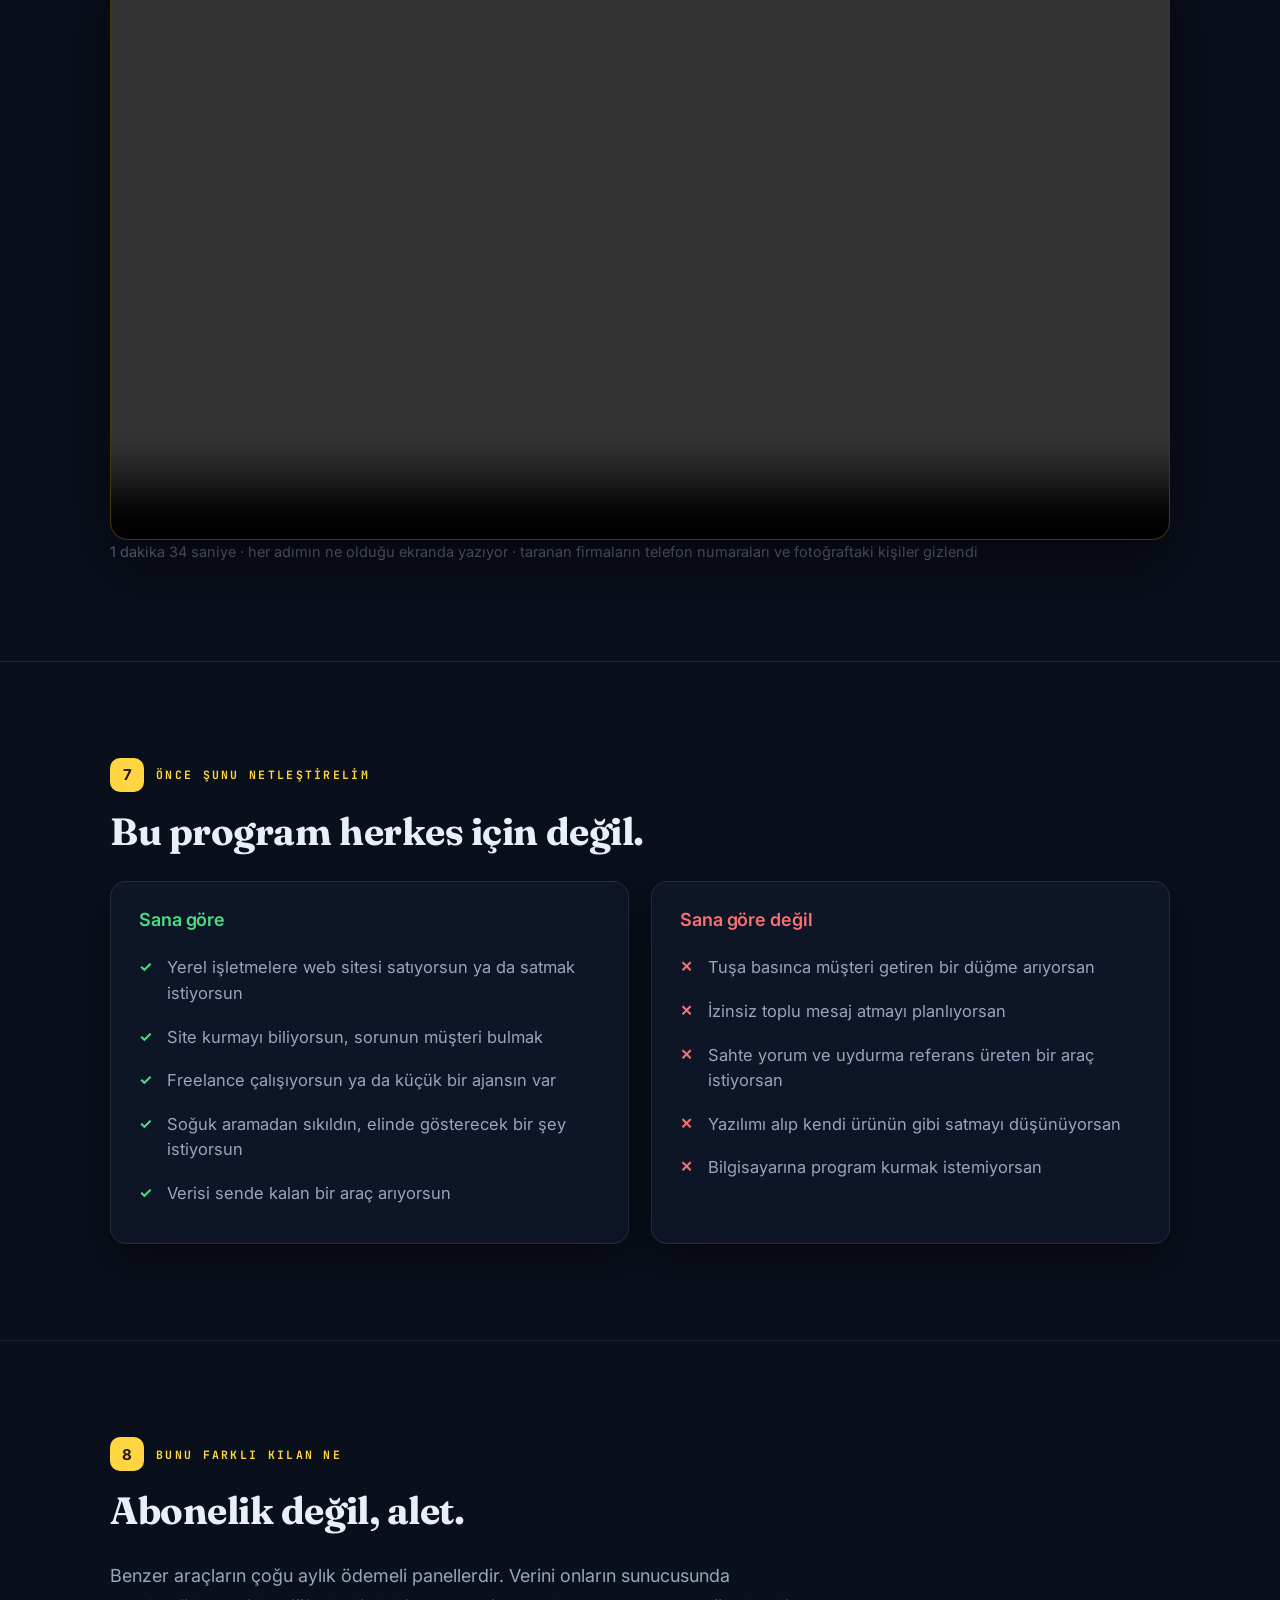
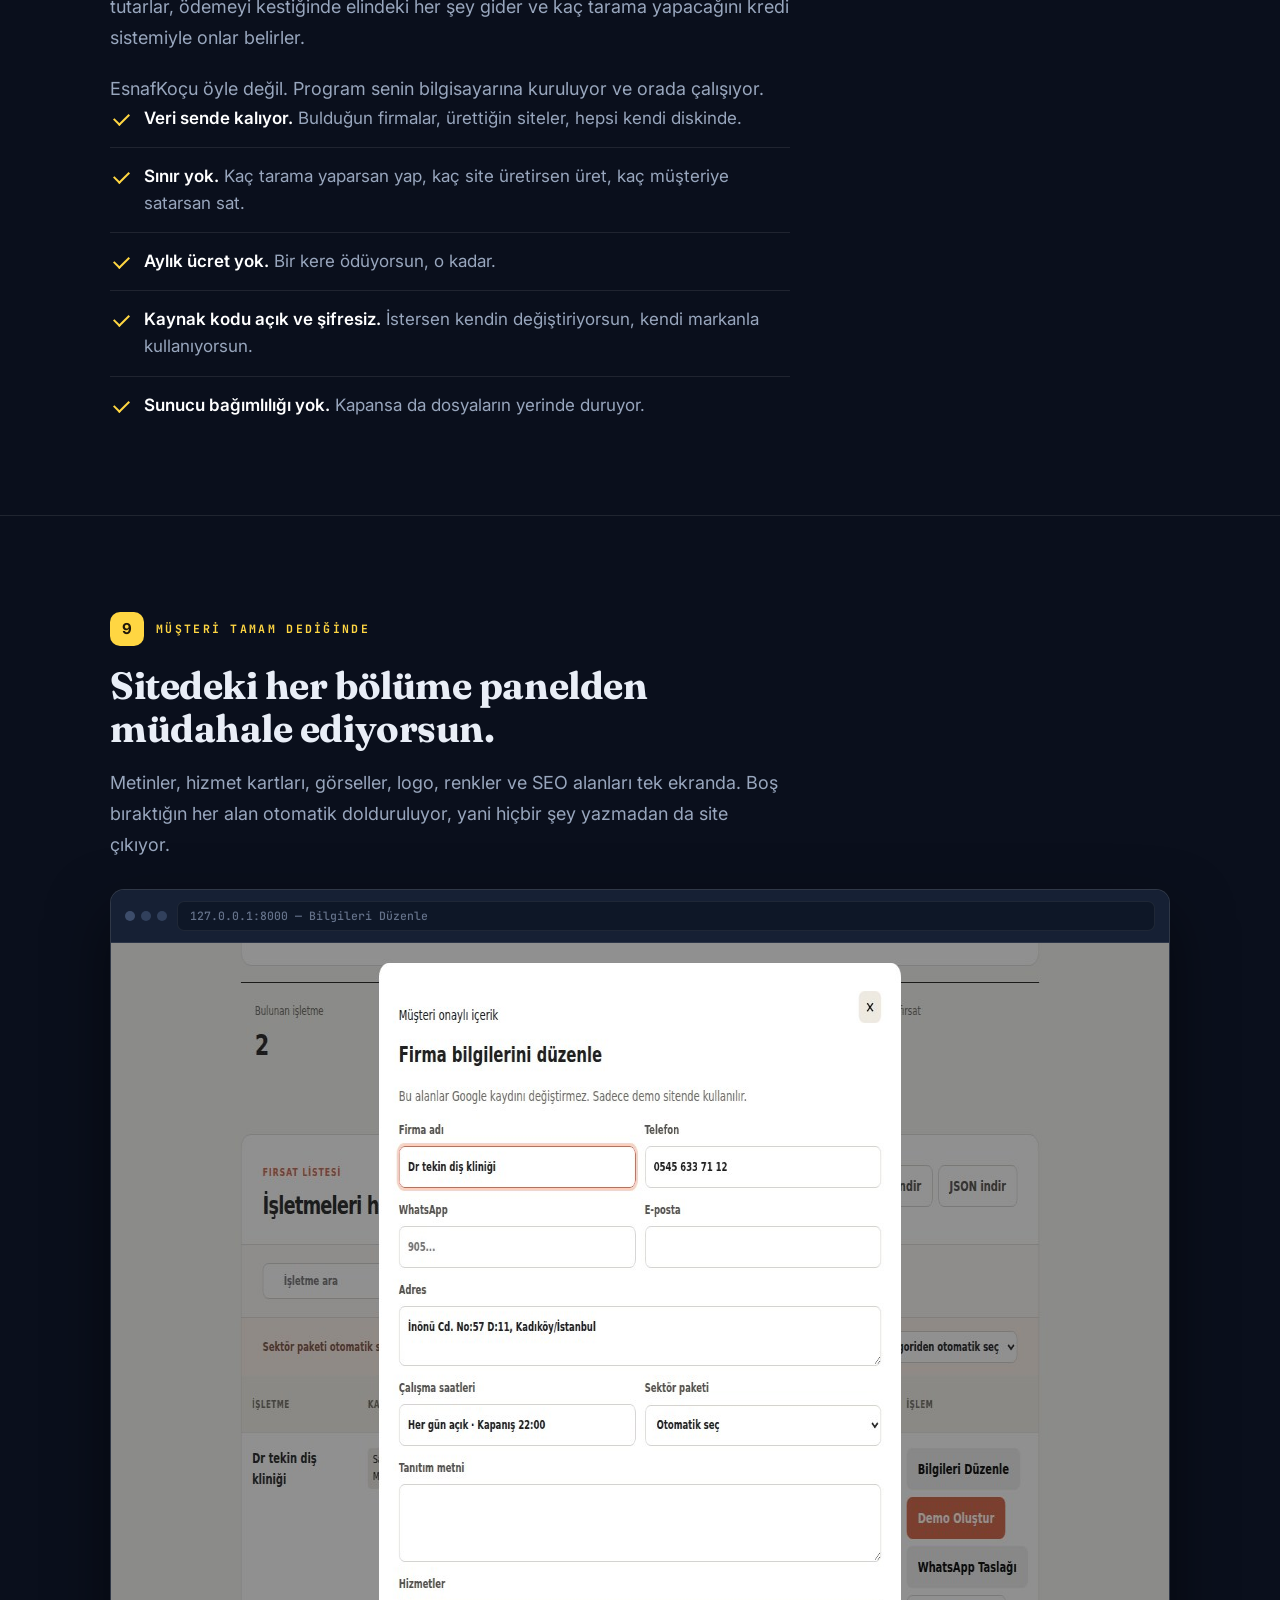
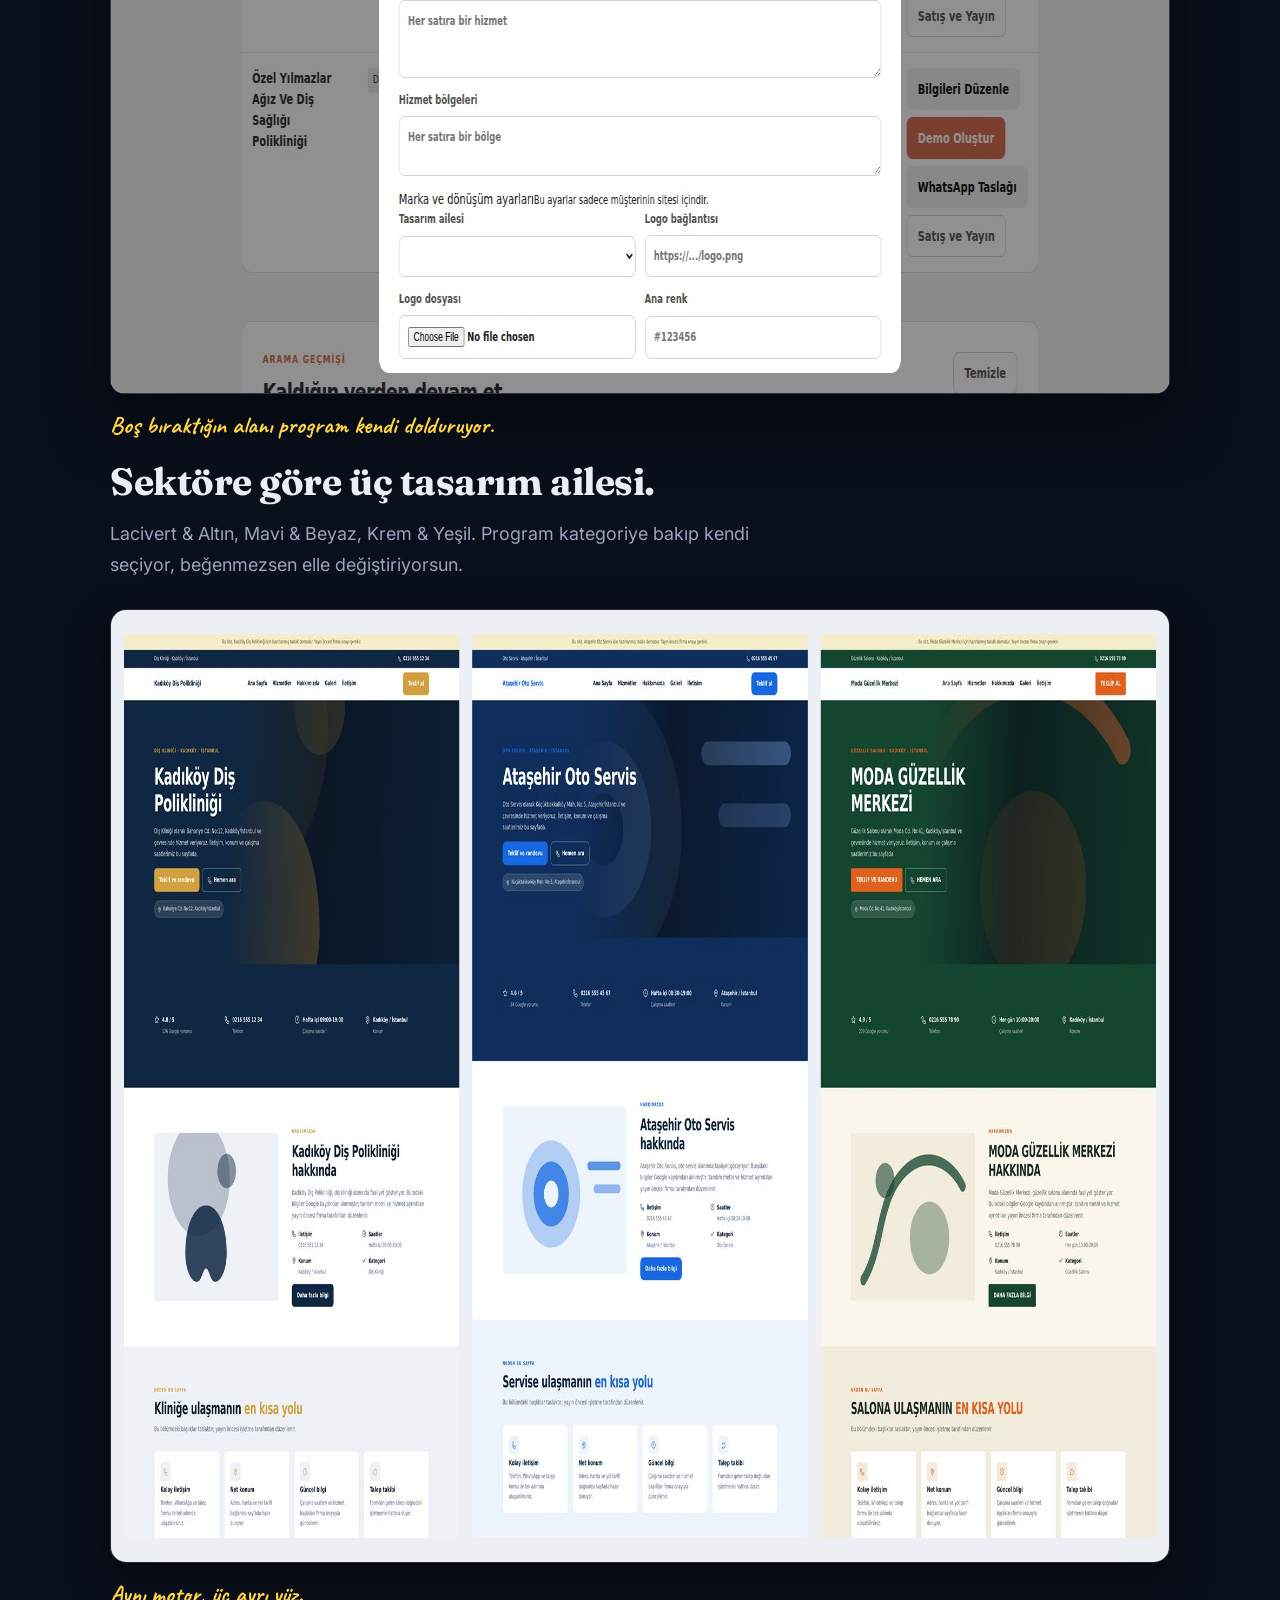
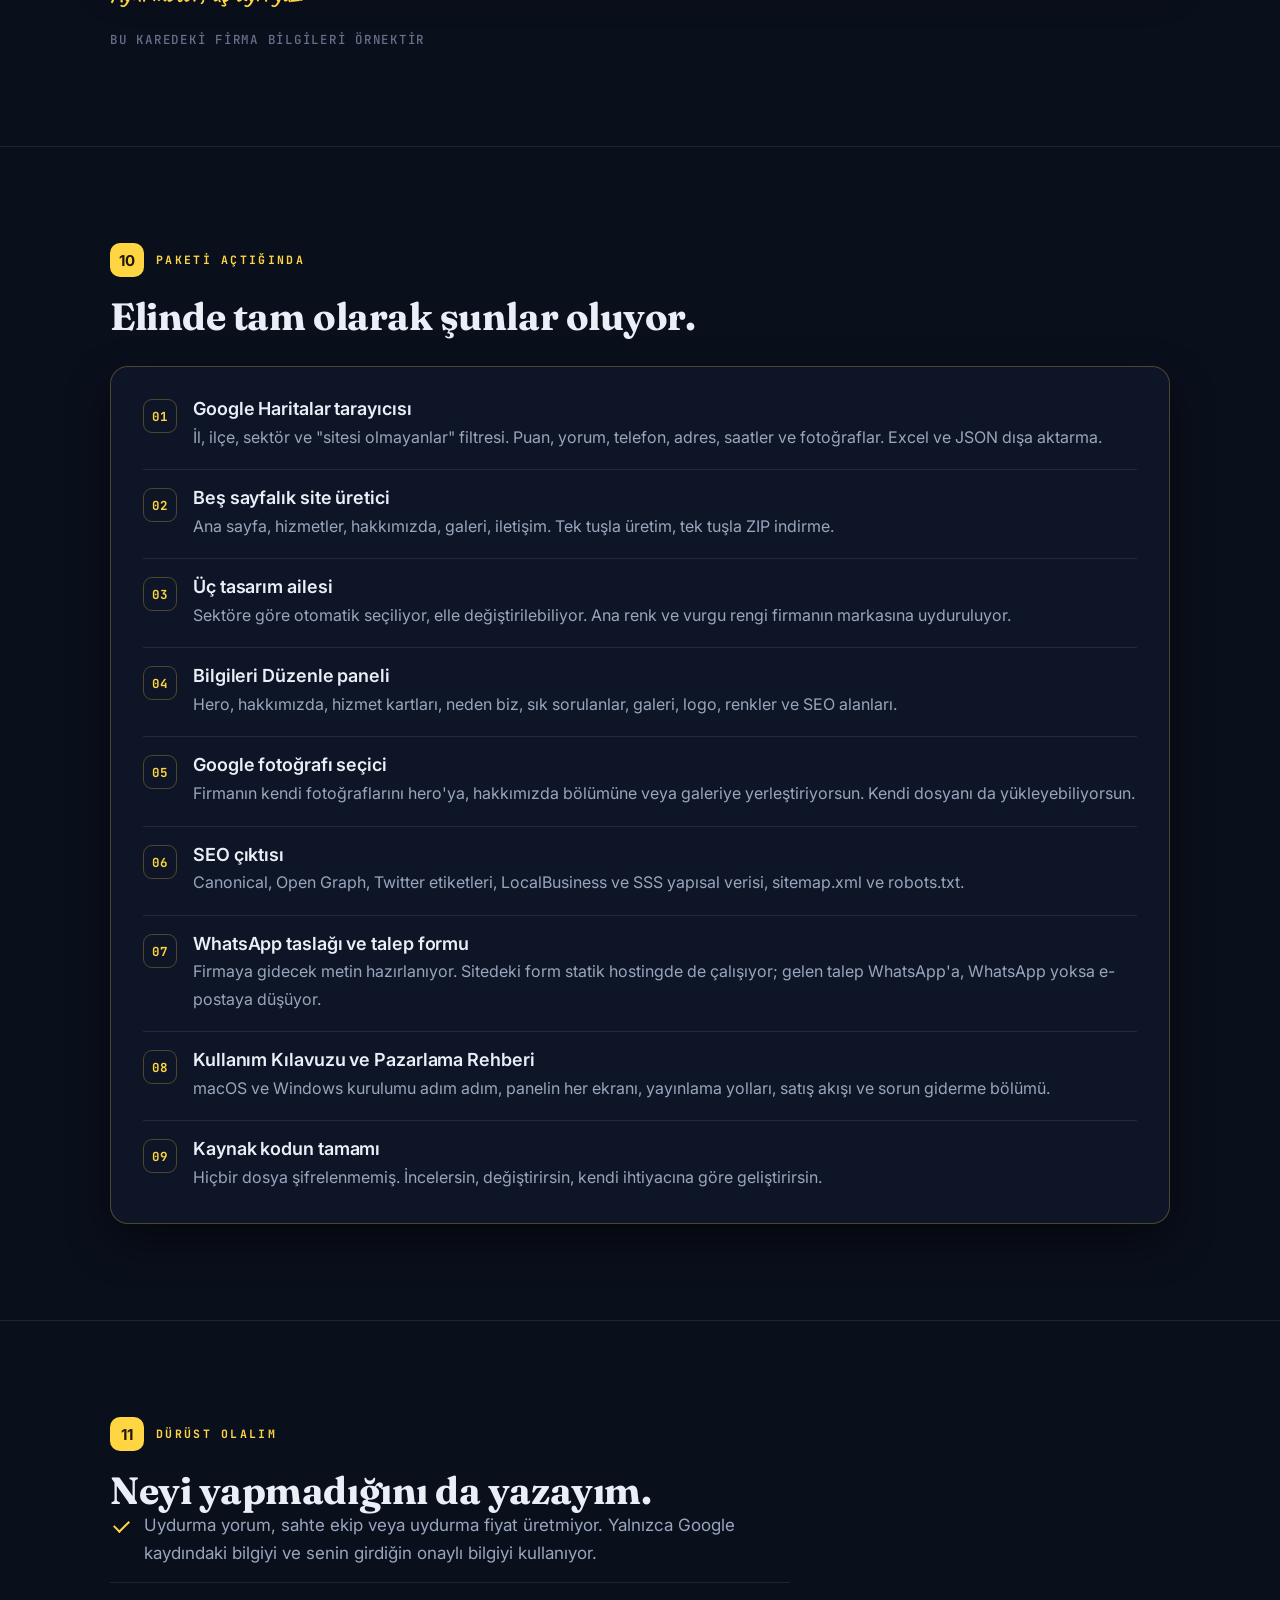
==== commit 87c1be46: "Kullanim videosu bolumu + GA4/Meta Pixel olcumleme" ====
--- a/index.html
+++ b/index.html
@@ -14,6 +14,17 @@
 <meta property="og:locale" content="tr_TR">
 <meta name="twitter:card" content="summary_large_image">
 <meta name="theme-color" content="#0a0f1c">
+
+<!-- ============================================================
+     ÖLÇÜMLEME — sadece aşağıdaki iki satırı doldur, gerisi çalışır.
+     GA4:  Google Analytics > Yönetici > Veri akışları > Ölçüm kimliği (G-XXXXXXXXXX)
+     PIXEL: Meta Events Manager > Veri kaynakları > Piksel kimliği (sadece rakam)
+     Boş bırakırsan o araç hiç yüklenmez, site normal çalışır.
+     ============================================================ -->
+<script>
+window.EK_GA4   = "";   // örn: "G-ABCD123456"
+window.EK_PIXEL = "";   // örn: "1234567890123456"
+</script>
 <link rel="preconnect" href="https://fonts.googleapis.com">
 <link rel="preconnect" href="https://fonts.gstatic.com" crossorigin>
 <link rel="stylesheet" href="https://fonts.googleapis.com/css2?family=Caveat:wght@600;700&family=Fraunces:opsz,wght@9..144,400;9..144,600;9..144,700&family=Inter:wght@400;500;600;700&family=JetBrains+Mono:wght@500;700&display=swap">
@@ -557,6 +568,21 @@
       <span class="k">▶ Şunu unutma</span>
       <p>Gönderdiğin linkte firmanın kendi fotoğrafı, kendi puanı ve kendi telefonu duruyor. <b>İşte bu yüzden cevap geliyor.</b></p>
     </div>
+  </div>
+</section>
+
+<!-- ============ KULLANIM VİDEOSU ============ -->
+<section>
+  <div class="wrap stack-gap">
+    <div class="text">
+      <div class="badge-row"><span class="badge">▶</span><span class="label">Anlatmayalım, gösterelim</span></div>
+      <h2>Programı çalışırken izle.</h2>
+      <p class="lede">Aşağıdaki kayıt gerçek. Kadıköy'de "diş kliniği" araması yapıldı, 34 firma tarandı, 4'ünün sitesi çıkmadı ve bir tanesine tek tuşla beş sayfalık site üretildi. Kurgu yok, hızlandırma yok.</p>
+    </div>
+    <div class="vsl-frame">
+      <video src="video/kullanim.mp4" controls preload="metadata" playsinline></video>
+    </div>
+    <p style="font-size:14.5px;color:var(--faint);margin:0">1 dakika 34 saniye · her adımın ne olduğu ekranda yazıyor · taranan firmaların telefon numaraları ve fotoğraftaki kişiler gizlendi</p>
   </div>
 </section>
 
@@ -845,7 +871,7 @@
    Kendi MP4: VIDEO = "video/tanitim.mp4"  (dosyayı siteyle beraber yükle)
    Boş bırakırsan poster tıklanınca satın alma bölümüne gider.
 ------------------------------------------------------------------- */
-var VIDEO = "";
+var VIDEO = "video/tanitim.mp4";
 
 (function () {
   var box = document.getElementById('vsl');
@@ -866,7 +892,69 @@
       frame.innerHTML = '<video src="' + VIDEO + '" poster="img/vsl-poster.jpg" controls autoplay playsinline></video>';
     }
     box.replaceChildren(frame);
+    track('vsl_izle', { yer: 'hero' });
   });
+})();
+
+/* ============ ÖLÇÜMLEME ============ */
+function track(ad, veri) {
+  try { if (window.gtag) gtag('event', ad, veri || {}); } catch (e) {}
+  try { if (window.fbq) fbq('trackCustom', ad, veri || {}); } catch (e) {}
+}
+
+(function () {
+  var GA = window.EK_GA4, PX = window.EK_PIXEL;
+
+  if (GA) {
+    var s = document.createElement('script');
+    s.async = true;
+    s.src = 'https://www.googletagmanager.com/gtag/js?id=' + GA;
+    document.head.appendChild(s);
+    window.dataLayer = window.dataLayer || [];
+    window.gtag = function () { dataLayer.push(arguments); };
+    gtag('js', new Date());
+    gtag('config', GA, { anonymize_ip: true });
+  }
+
+  if (PX) {
+    !function (f, b, e, v, n, t, s) {
+      if (f.fbq) return; n = f.fbq = function () {
+        n.callMethod ? n.callMethod.apply(n, arguments) : n.queue.push(arguments);
+      };
+      if (!f._fbq) f._fbq = n; n.push = n; n.loaded = !0; n.version = '2.0'; n.queue = [];
+      t = b.createElement(e); t.async = !0; t.src = v;
+      s = b.getElementsByTagName(e)[0]; s.parentNode.insertBefore(t, s);
+    }(window, document, 'script', 'https://connect.facebook.net/en_US/fbevents.js');
+    fbq('init', PX); fbq('track', 'PageView');
+  }
+
+  /* satın al tıklamaları */
+  document.querySelectorAll('a[href*="shopier.com"]').forEach(function (a) {
+    a.addEventListener('click', function () {
+      var yer = a.closest('section') ? (a.closest('section').id || 'bolum') : 'sabit-cubuk';
+      track('satin_al_tikla', { yer: yer, deger: 1000, para_birimi: 'TRY' });
+      try { if (window.fbq) fbq('track', 'InitiateCheckout', { value: 1000, currency: 'TRY' }); } catch (e) {}
+    });
+  });
+
+  /* kullanım videosu oynatma */
+  document.querySelectorAll('video').forEach(function (v) {
+    v.addEventListener('play', function () {
+      if (v.dataset.izlendi) return;
+      v.dataset.izlendi = '1';
+      track('video_izle', { kaynak: (v.currentSrc || '').split('/').pop() });
+    }, { once: false });
+  });
+
+  /* sayfa derinliği */
+  var esikler = [25, 50, 75, 90], gonderilen = {};
+  window.addEventListener('scroll', function () {
+    var h = document.documentElement;
+    var oran = (h.scrollTop + window.innerHeight) / h.scrollHeight * 100;
+    esikler.forEach(function (e) {
+      if (oran >= e && !gonderilen[e]) { gonderilen[e] = 1; track('derinlik', { yuzde: e }); }
+    });
+  }, { passive: true });
 })();
 </script>
 
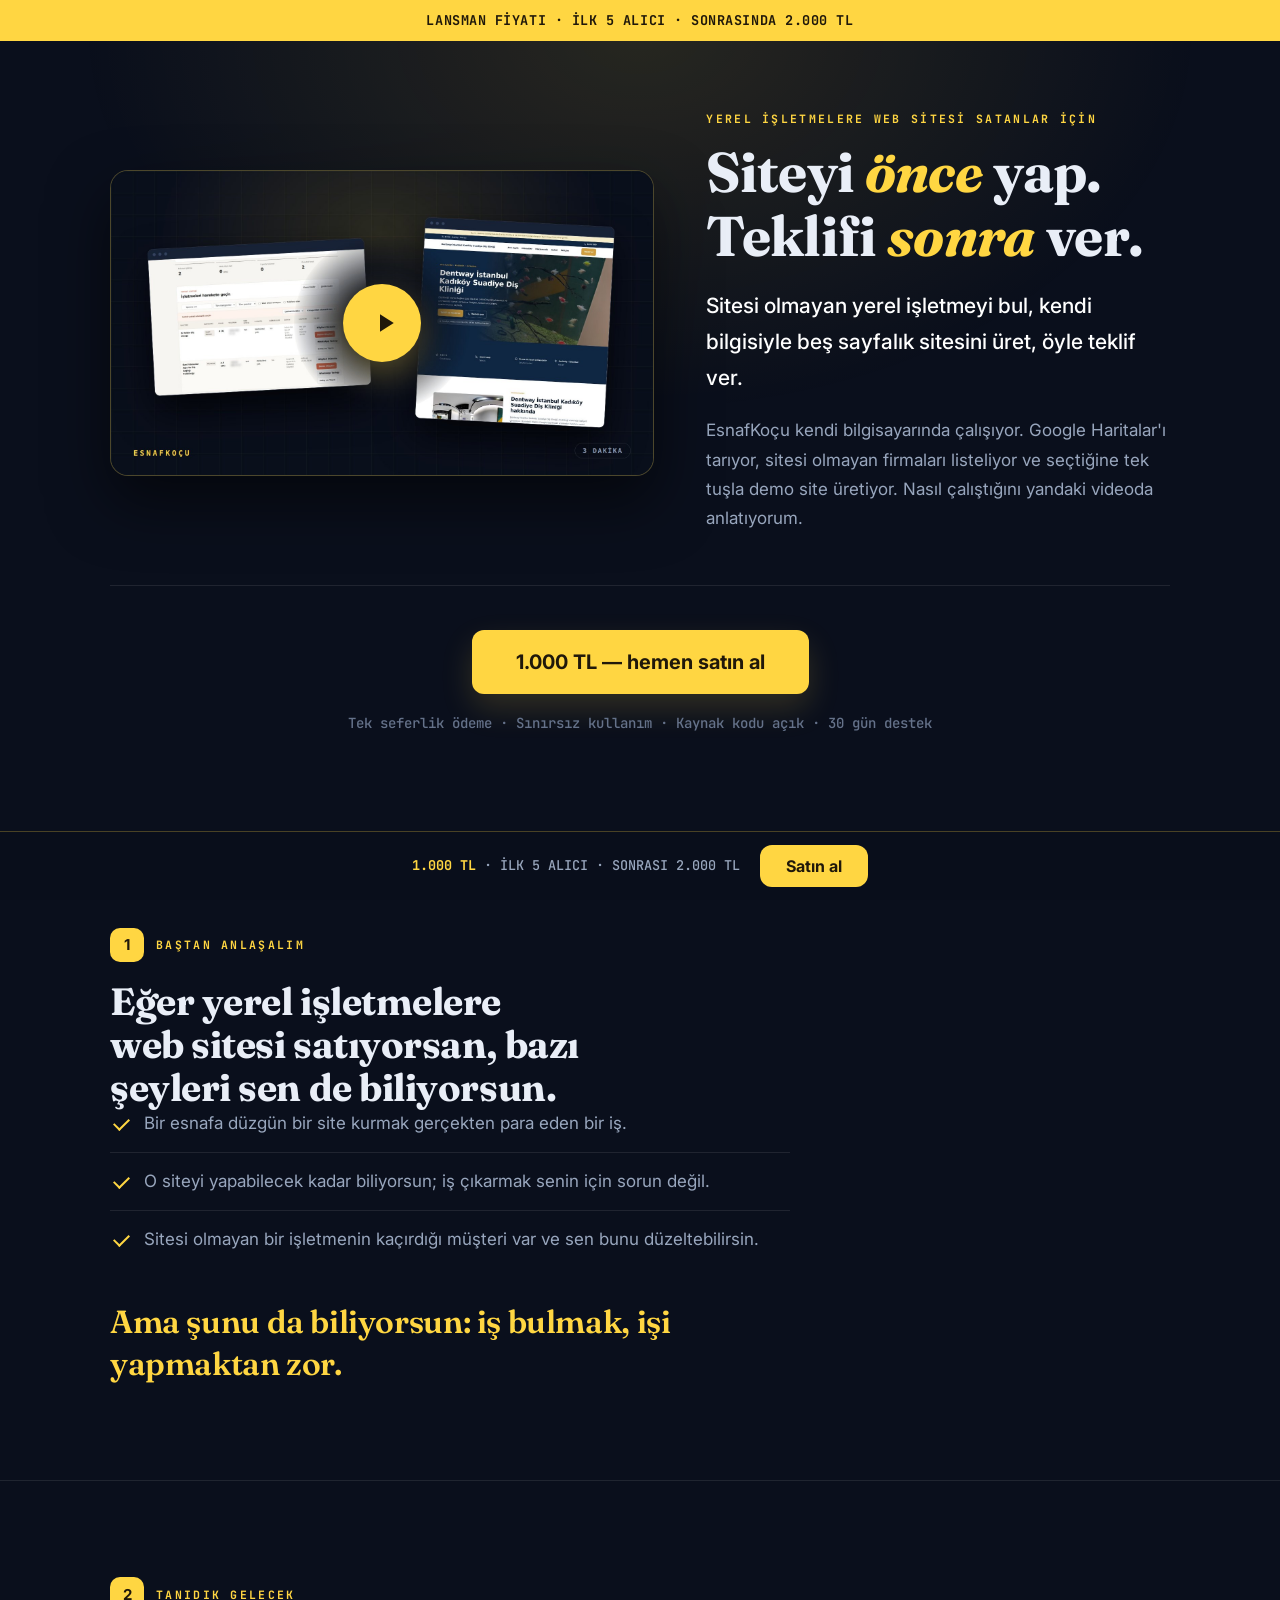
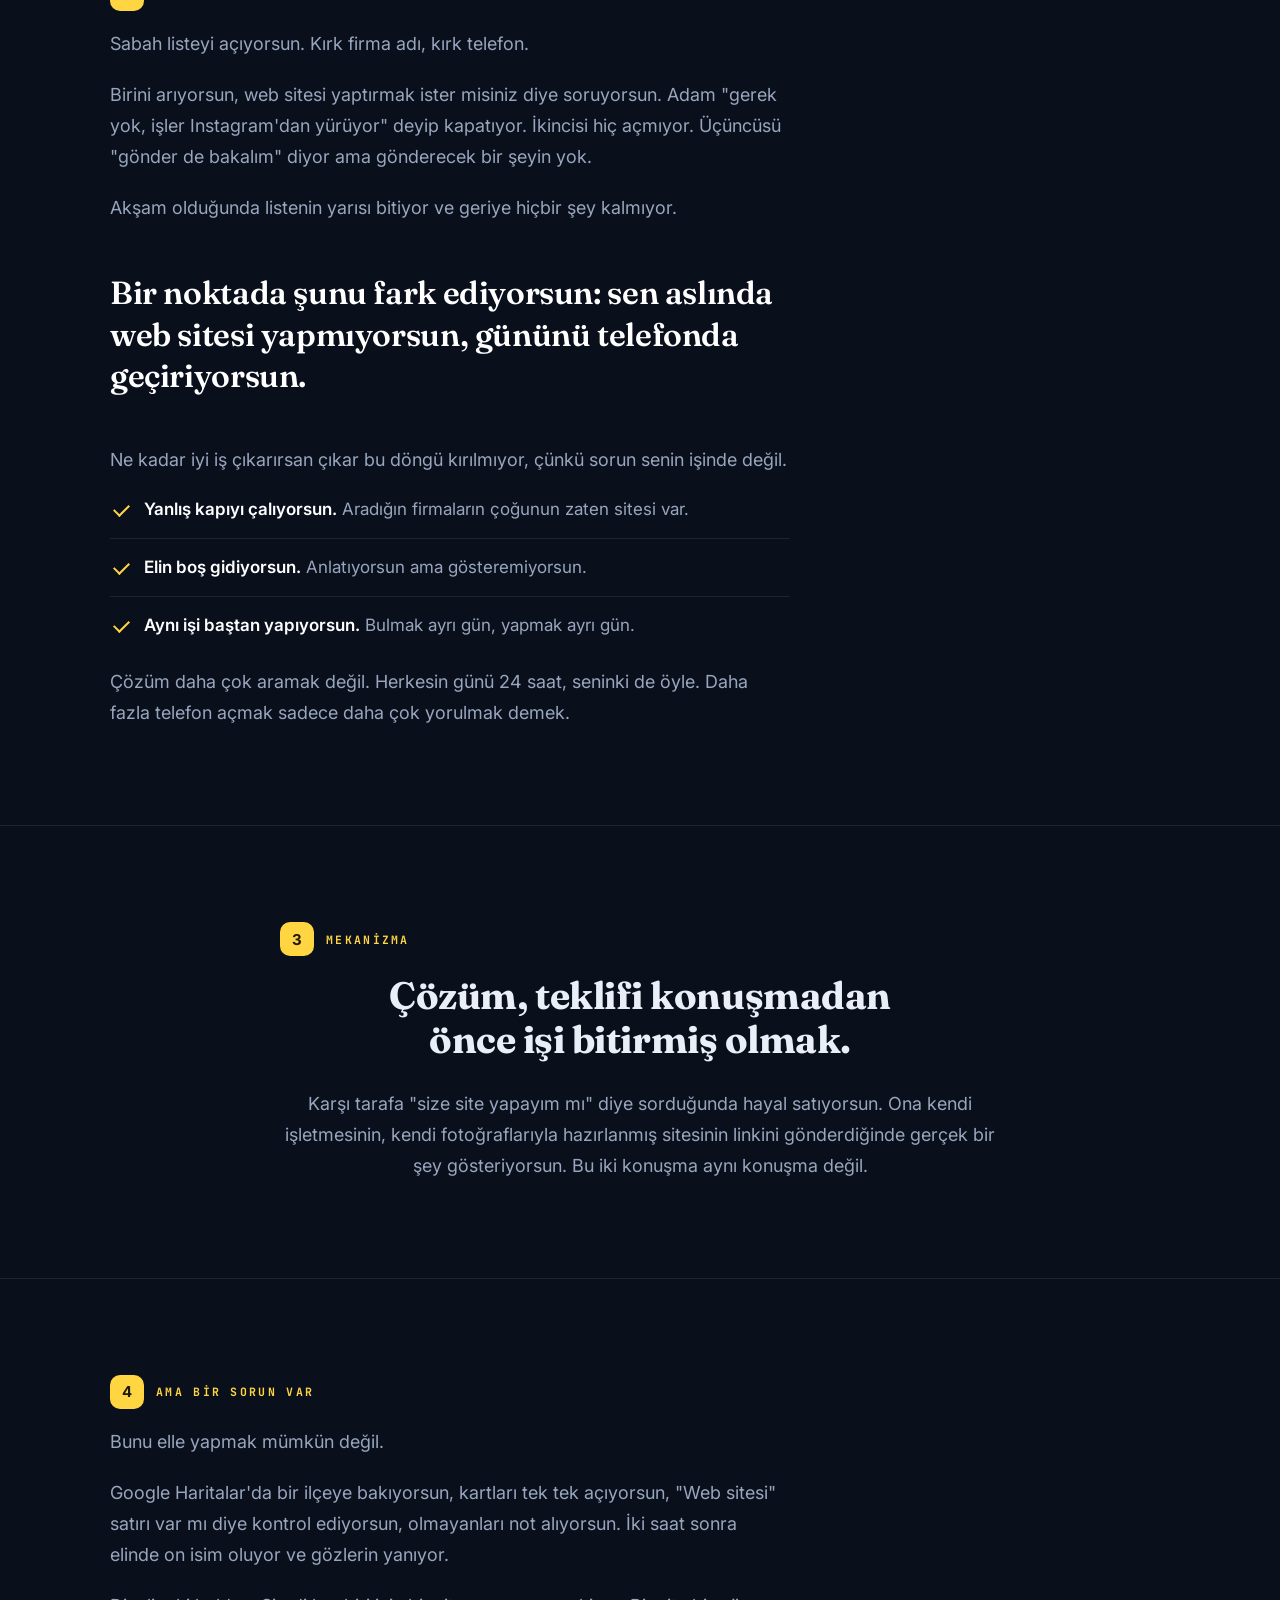
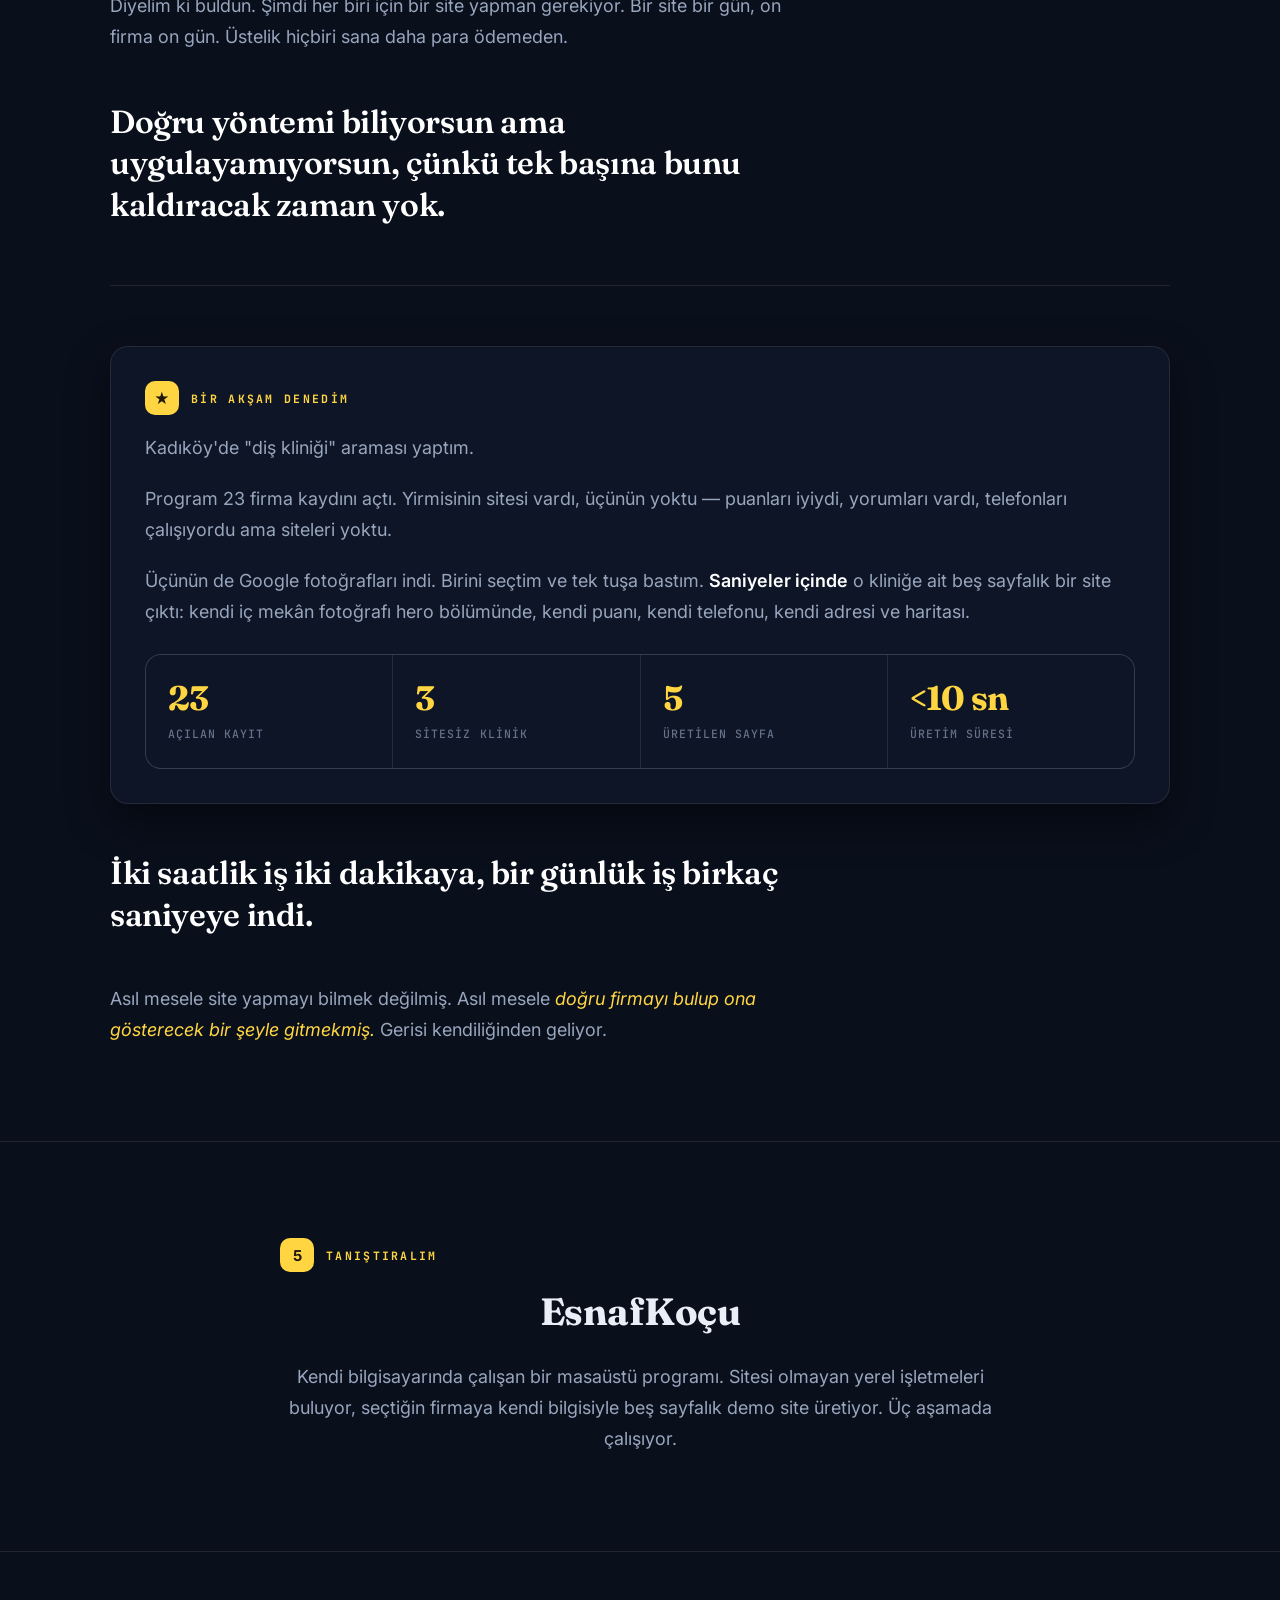
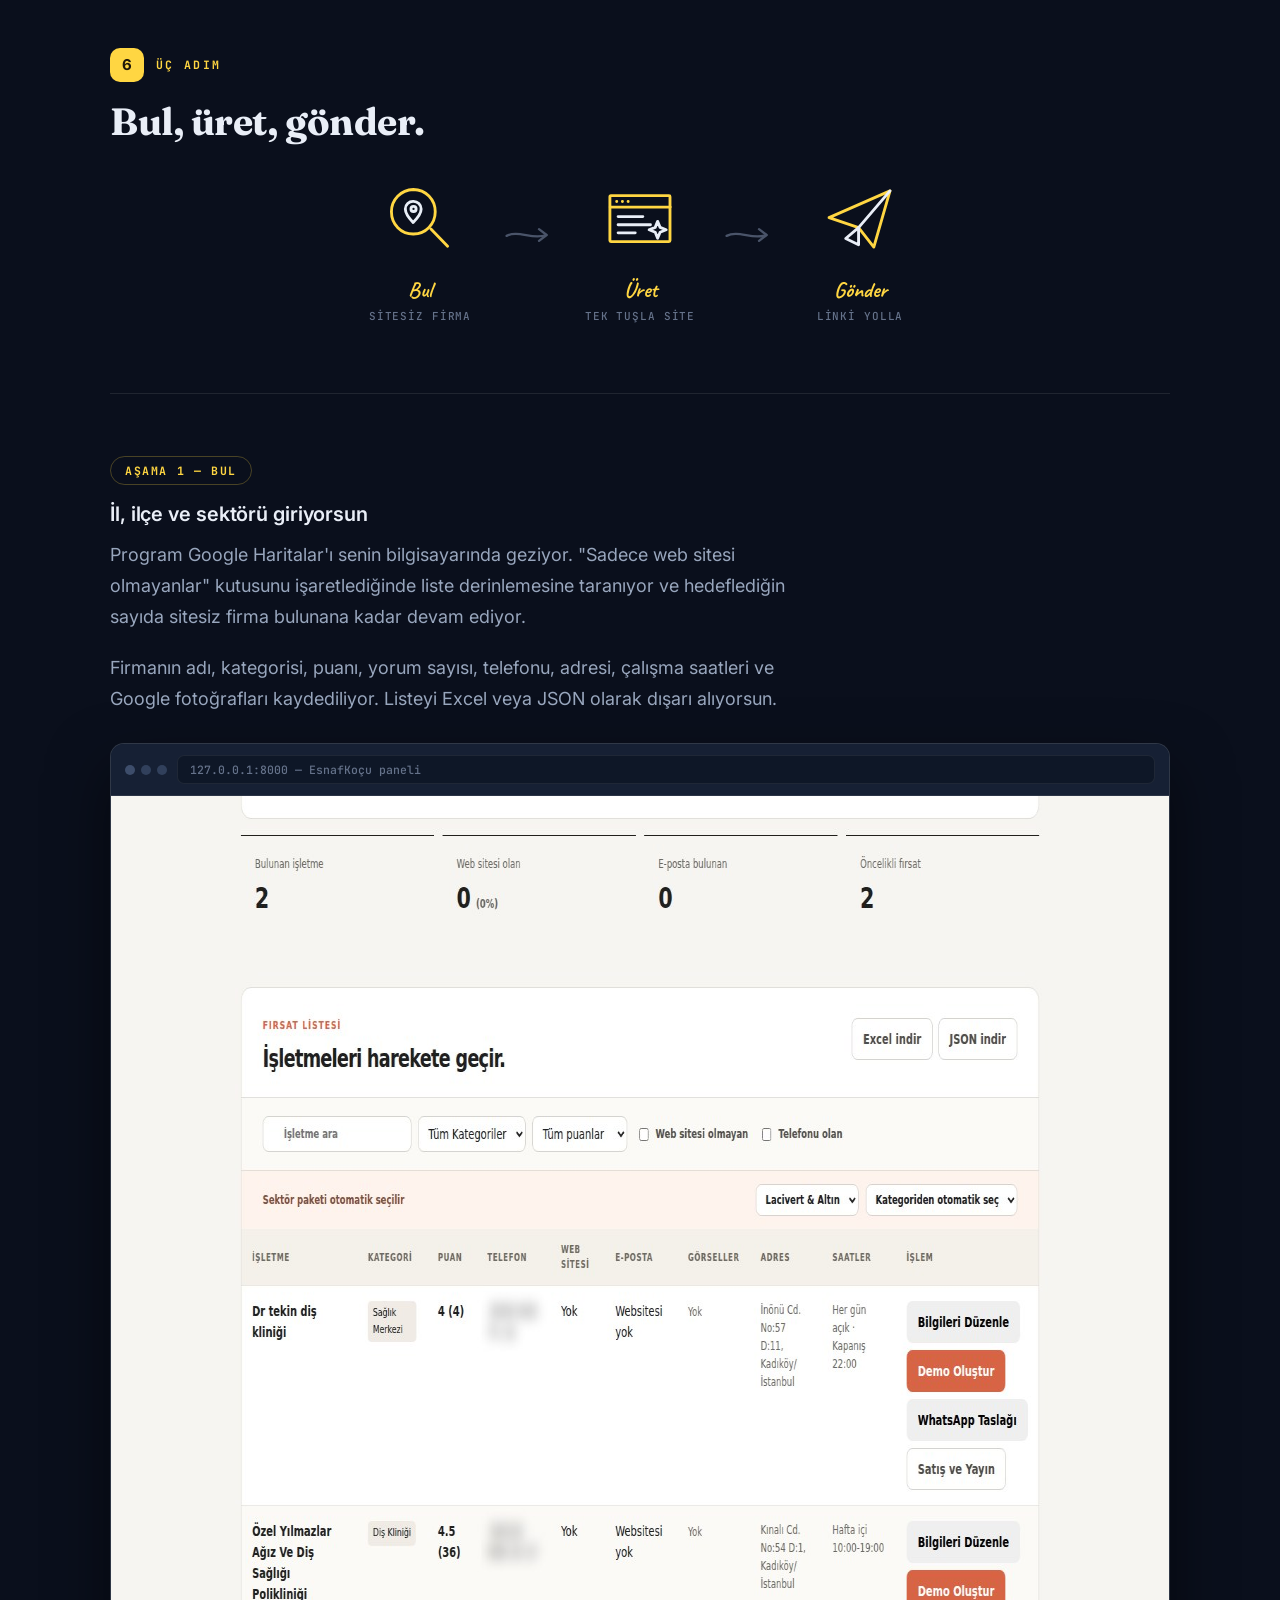
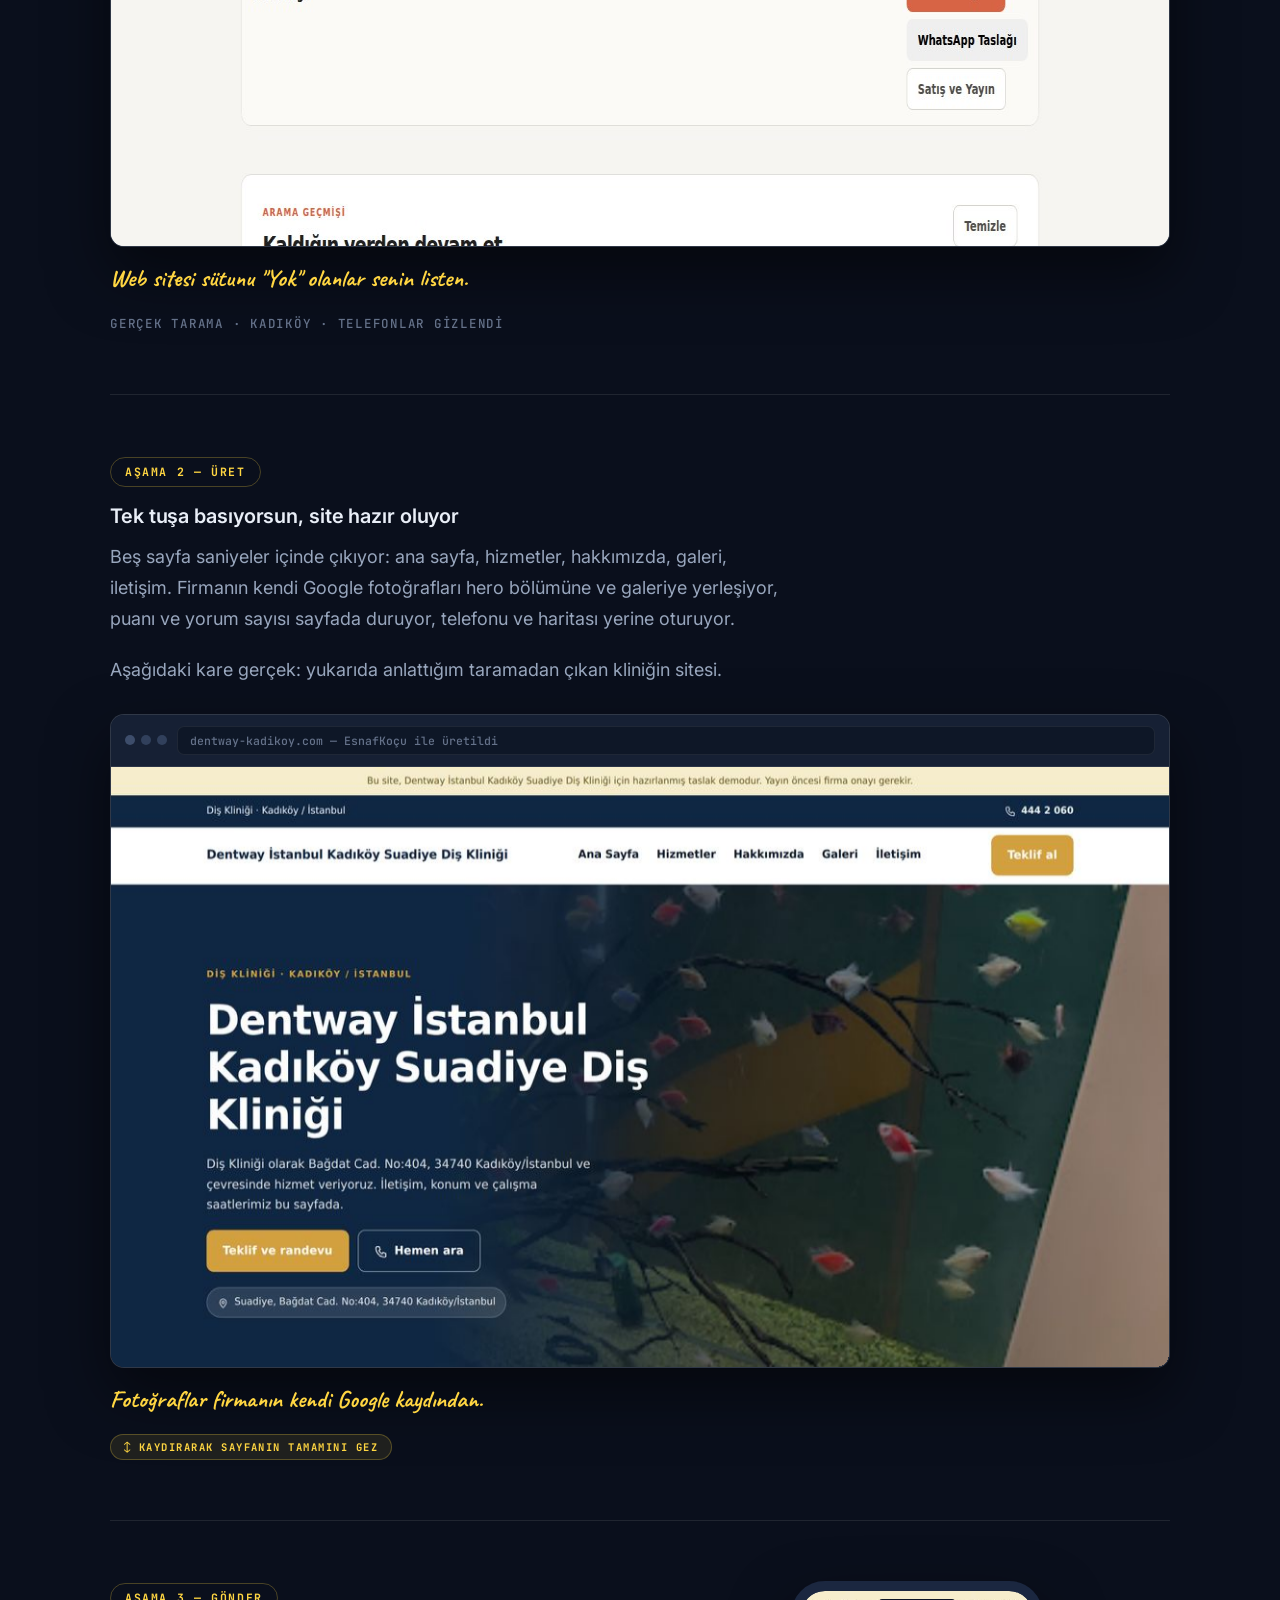
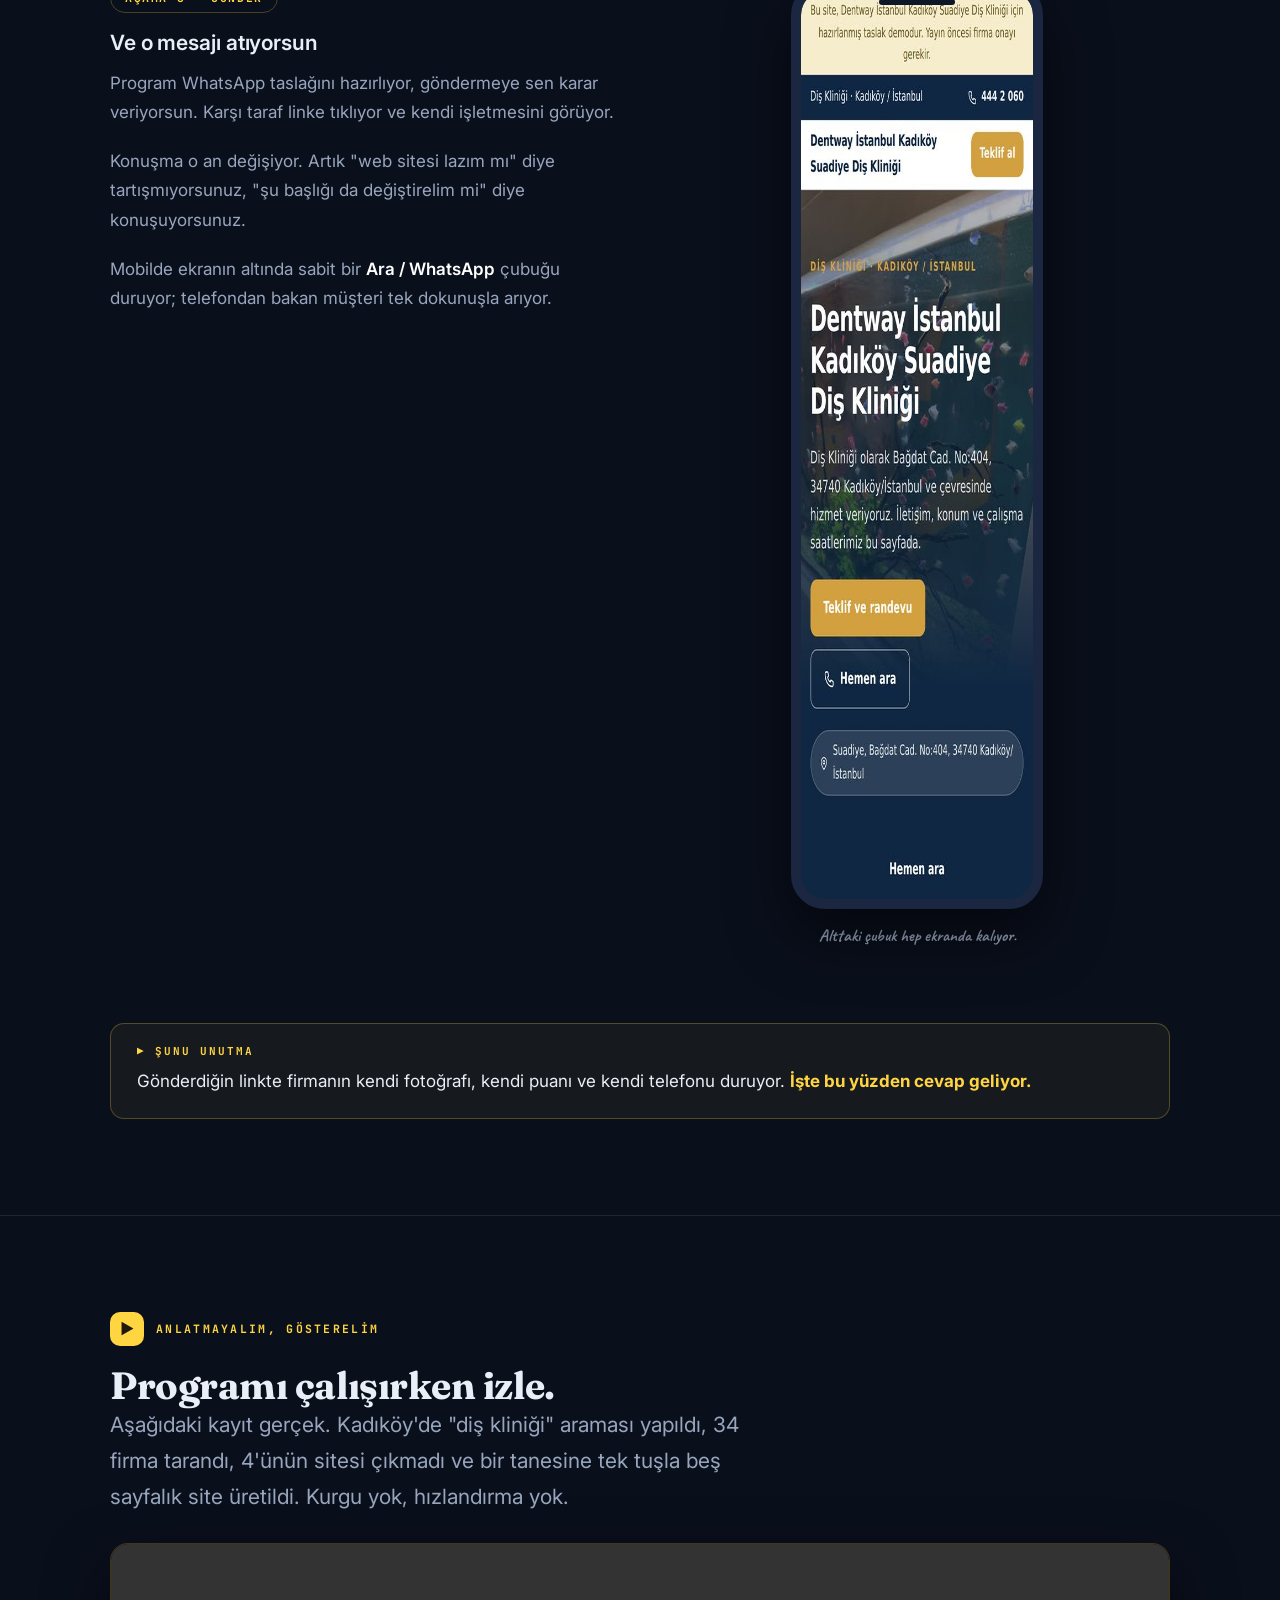
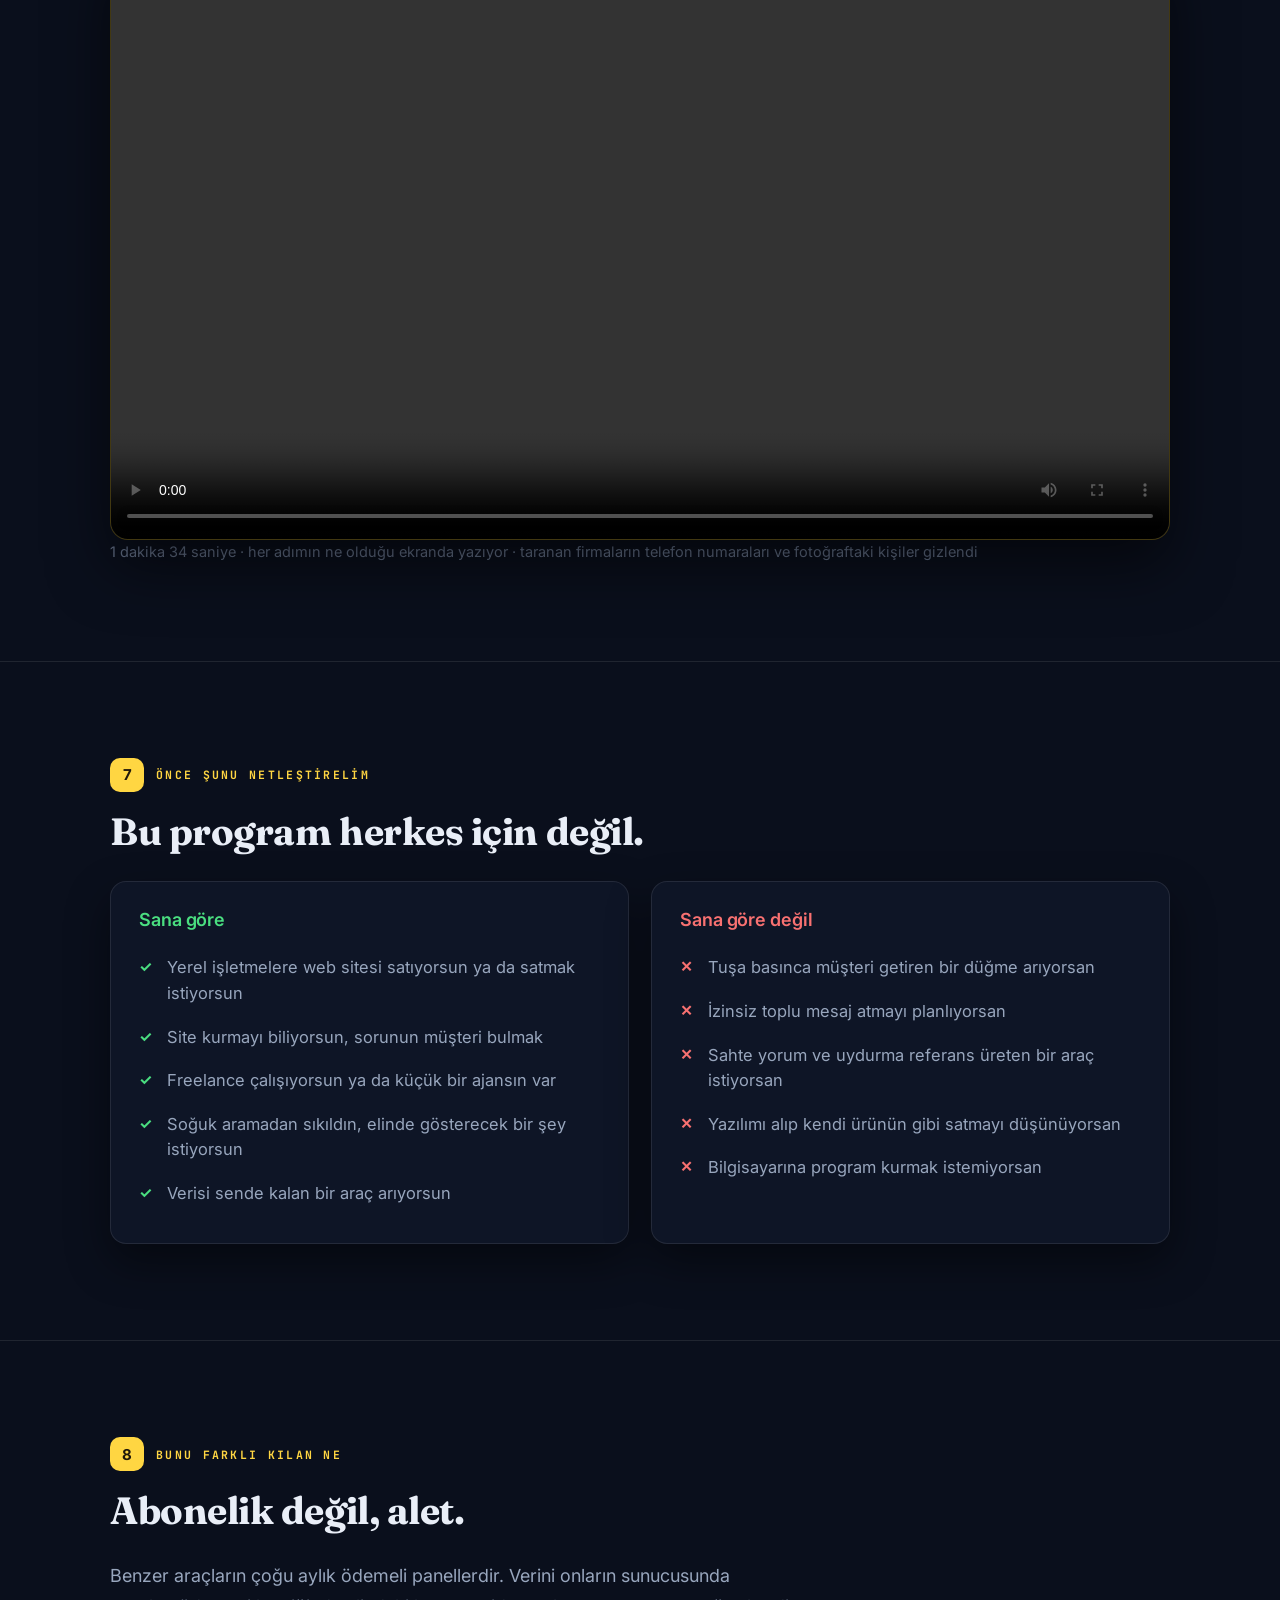
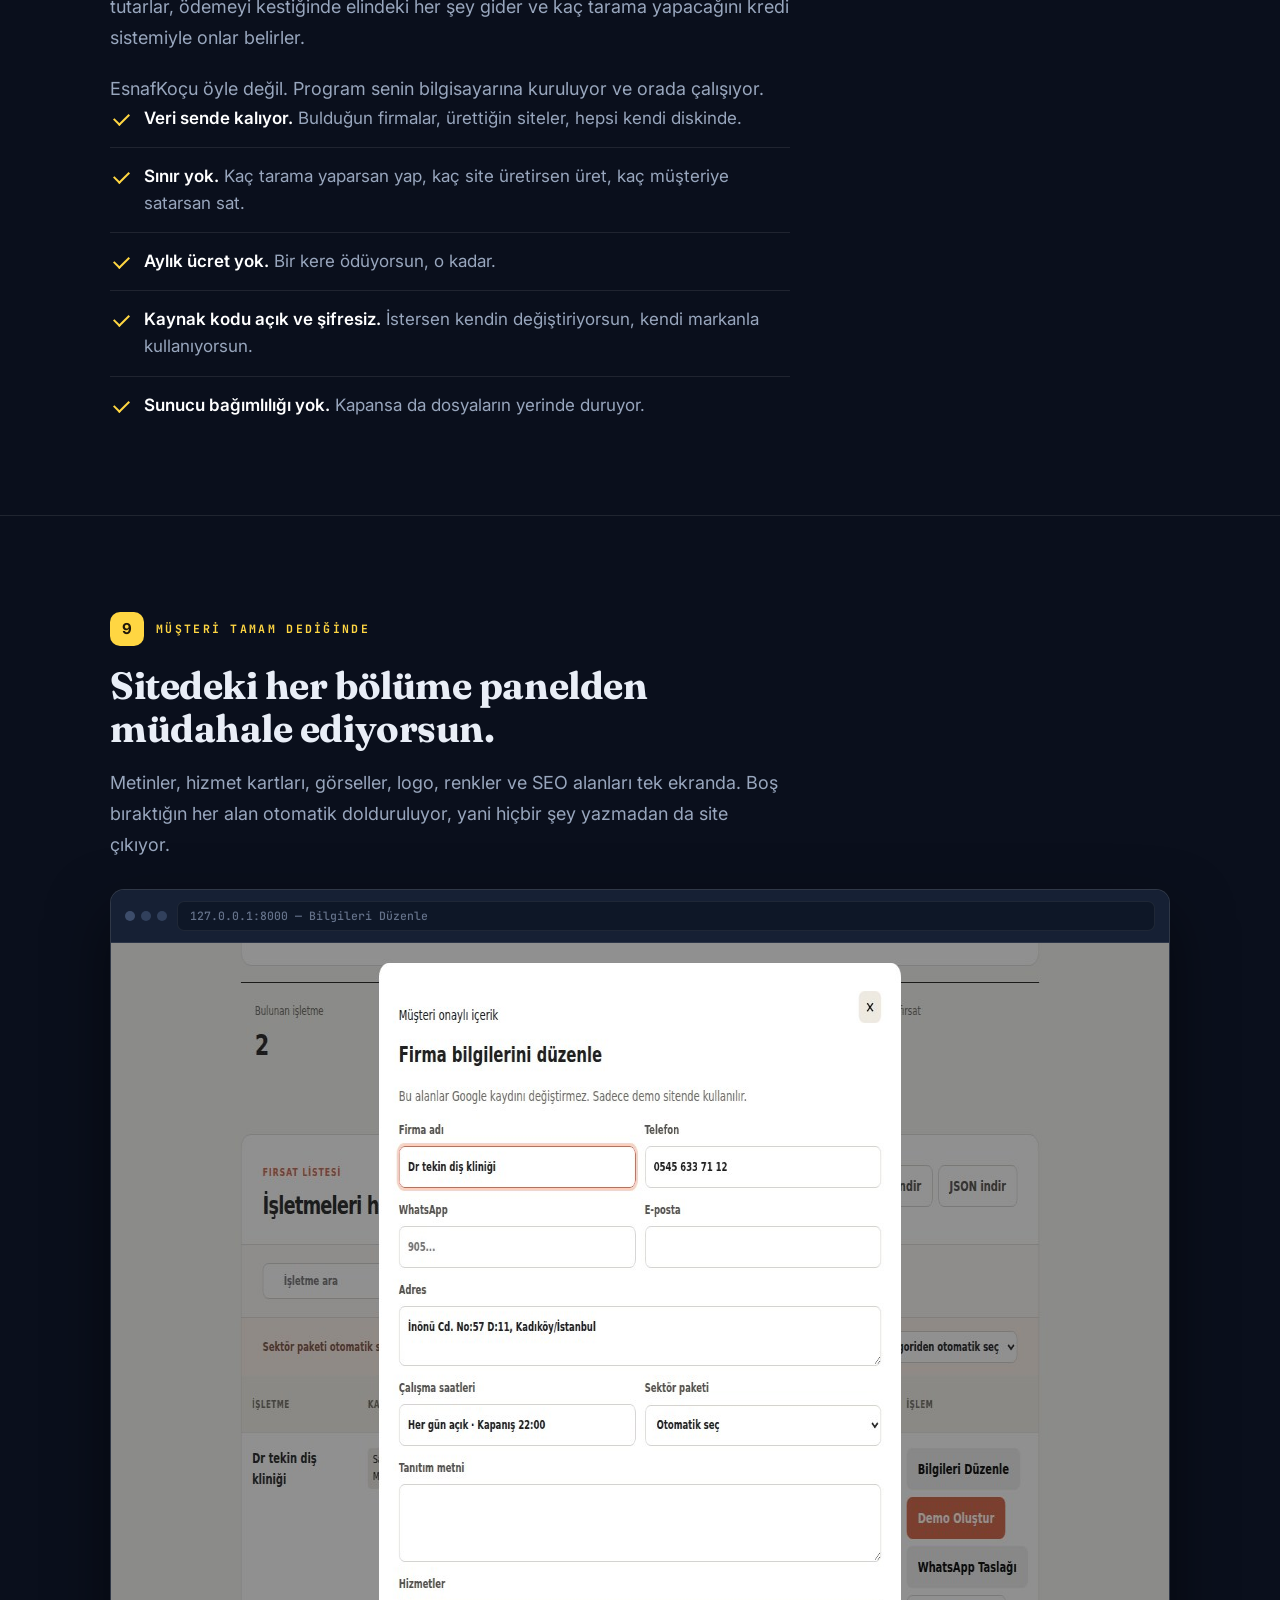
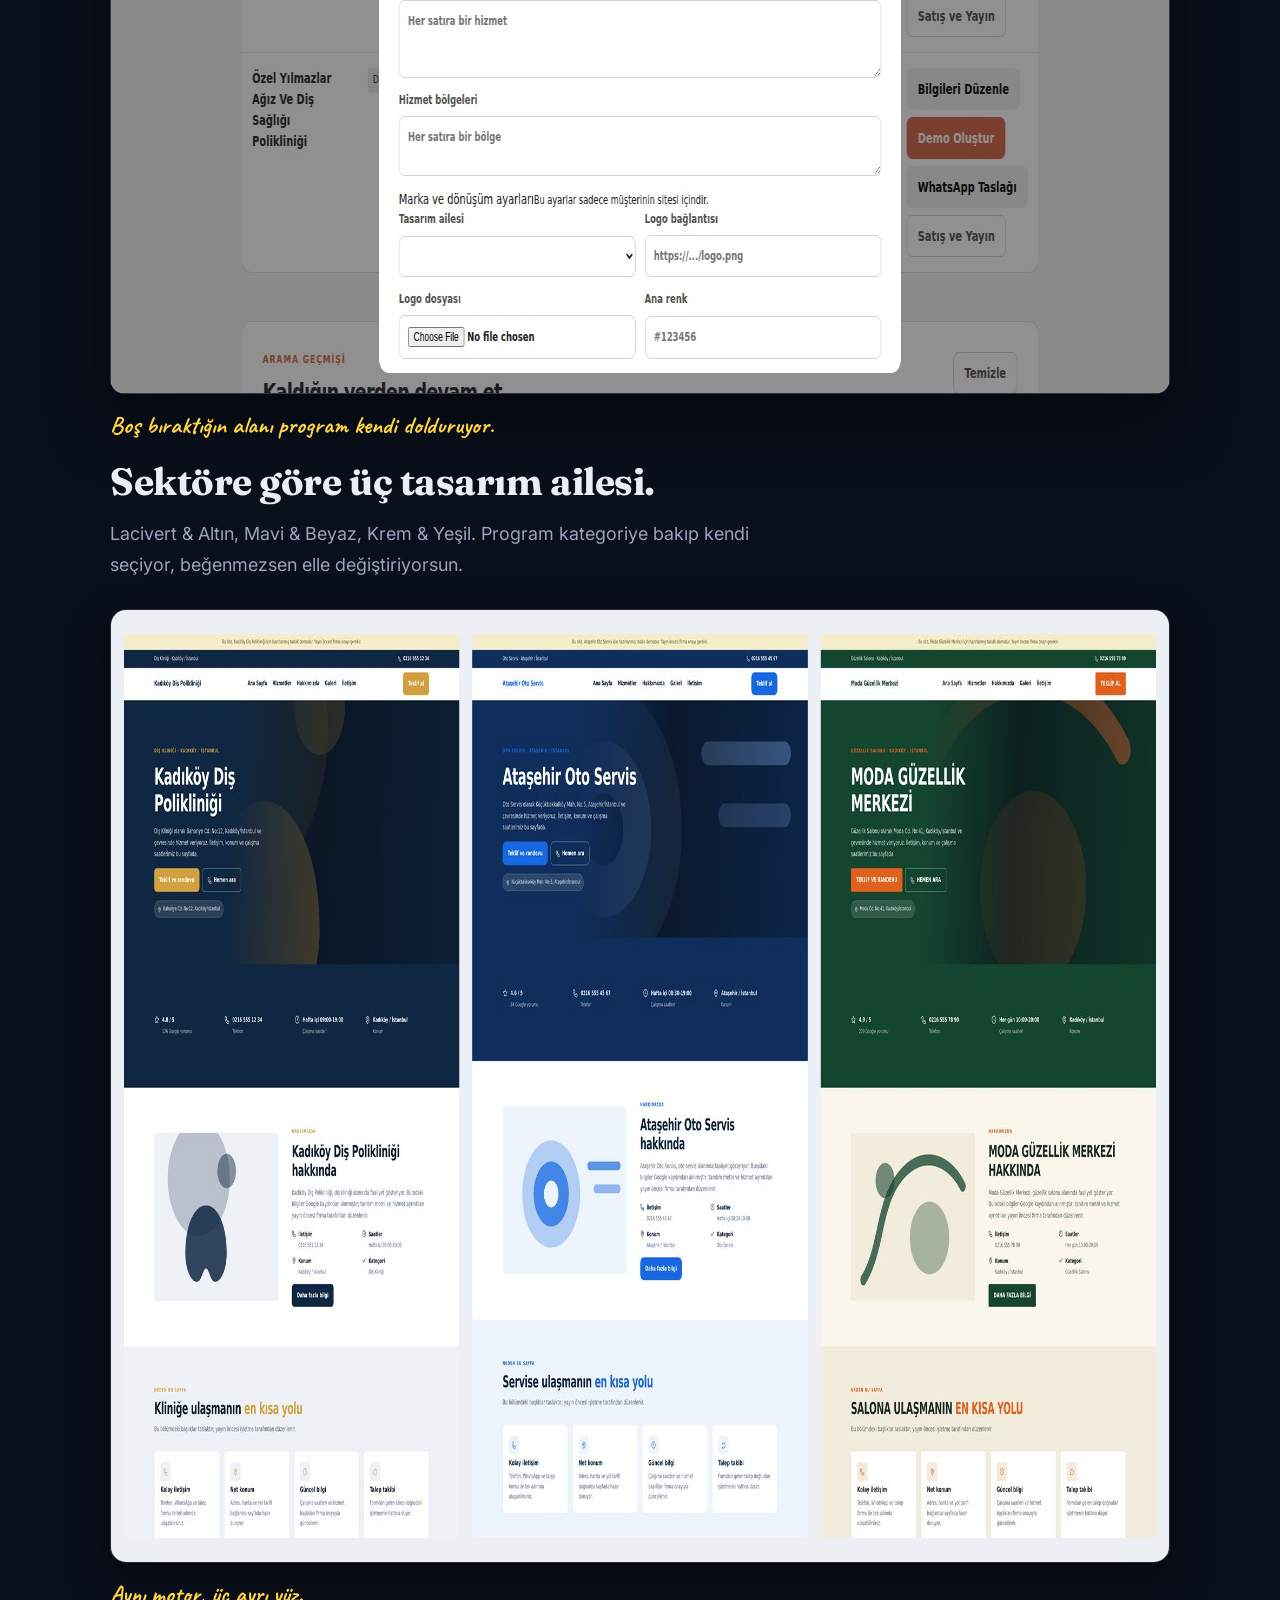
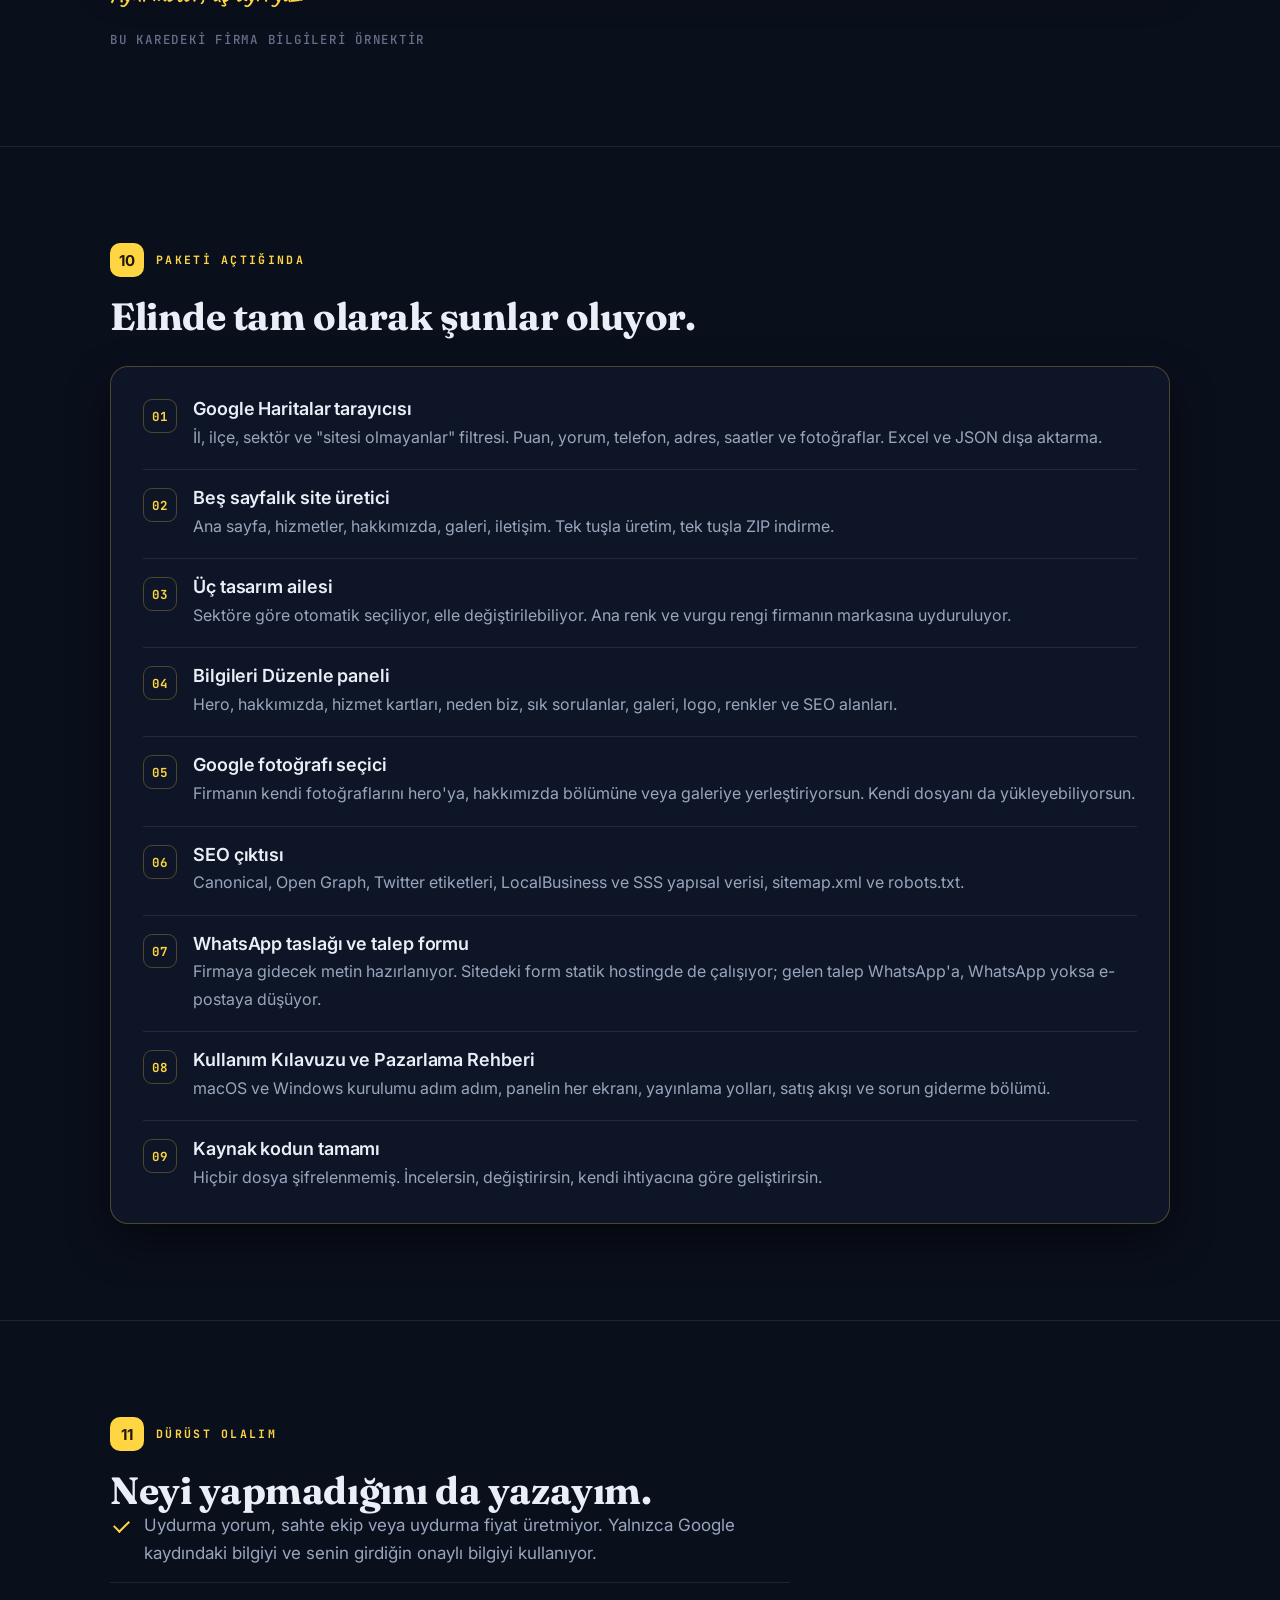
==== commit 78a87dae: "Piksel Satis Kodu hesabina cevrildi" ====
--- a/index.html
+++ b/index.html
@@ -5,12 +5,12 @@
 <meta name="viewport" content="width=device-width, initial-scale=1">
 <title>EsnafKoçu — Sitesi Olmayan İşletmeyi Bul, Sitesini Önceden Yap, Öyle Teklif Ver</title>
 <meta name="description" content="Google Haritalar'dan web sitesi olmayan yerel işletmeleri bulan, firmanın kendi bilgisiyle beş sayfalık demo site üreten masaüstü yazılım. Sınırsız kullanım, kaynak kodu açık, tek seferlik ödeme.">
-<link rel="canonical" href="https://ALANADIN.com/">
+<link rel="canonical" href="https://esnafkocu.com/">
 <meta property="og:type" content="website">
 <meta property="og:title" content="EsnafKoçu — Sitesini önceden yap, öyle teklif ver">
 <meta property="og:description" content="Sitesi olmayan yerel işletmeyi bul, tek tuşla demo sitesini üret, web sitesi hizmetini sat.">
-<meta property="og:url" content="https://ALANADIN.com/">
-<meta property="og:image" content="https://ALANADIN.com/img/og.jpg">
+<meta property="og:url" content="https://esnafkocu.com/">
+<meta property="og:image" content="https://esnafkocu.com/img/og.jpg">
 <meta property="og:locale" content="tr_TR">
 <meta name="twitter:card" content="summary_large_image">
 <meta name="theme-color" content="#0a0f1c">
@@ -23,7 +23,7 @@
      ============================================================ -->
 <script>
 window.EK_GA4   = "";   // örn: "G-ABCD123456"
-window.EK_PIXEL = "";   // örn: "1234567890123456"
+window.EK_PIXEL = "1523263683180405";   // Satis Kodu pikseli - EnKreatif reklam hesabi
 </script>
 <link rel="preconnect" href="https://fonts.googleapis.com">
 <link rel="preconnect" href="https://fonts.gstatic.com" crossorigin>
@@ -728,6 +728,12 @@
 <!-- ============ FİYAT ============ -->
 <section id="satinal">
   <div class="wrap stack-gap">
+    <div class="text" style="margin-inline:auto;text-align:center">
+      <div class="badge-row" style="justify-content:center"><span class="label">Hesap basit</span></div>
+      <h2>Bir site 1.000 TL. Program da 1.000 TL.</h2>
+      <p class="lede" style="margin-top:14px">Ben bu siteleri esnafa 1.000 TL'ye satıyorum. Yani sattığın ilk site programın parasını çıkarıyor, ikinciden sonrası sende kalıyor. Kadıköy'de tek aramada dört aday çıkmıştı; içlerinden biri evet derse hesap zaten kapanıyor.</p>
+    </div>
+
     <div class="pricebox">
       <span class="limit"><span class="dot"></span> LANSMAN KONTENJANI · 5 ADET</span>
       <div class="old">2.000 TL</div>
